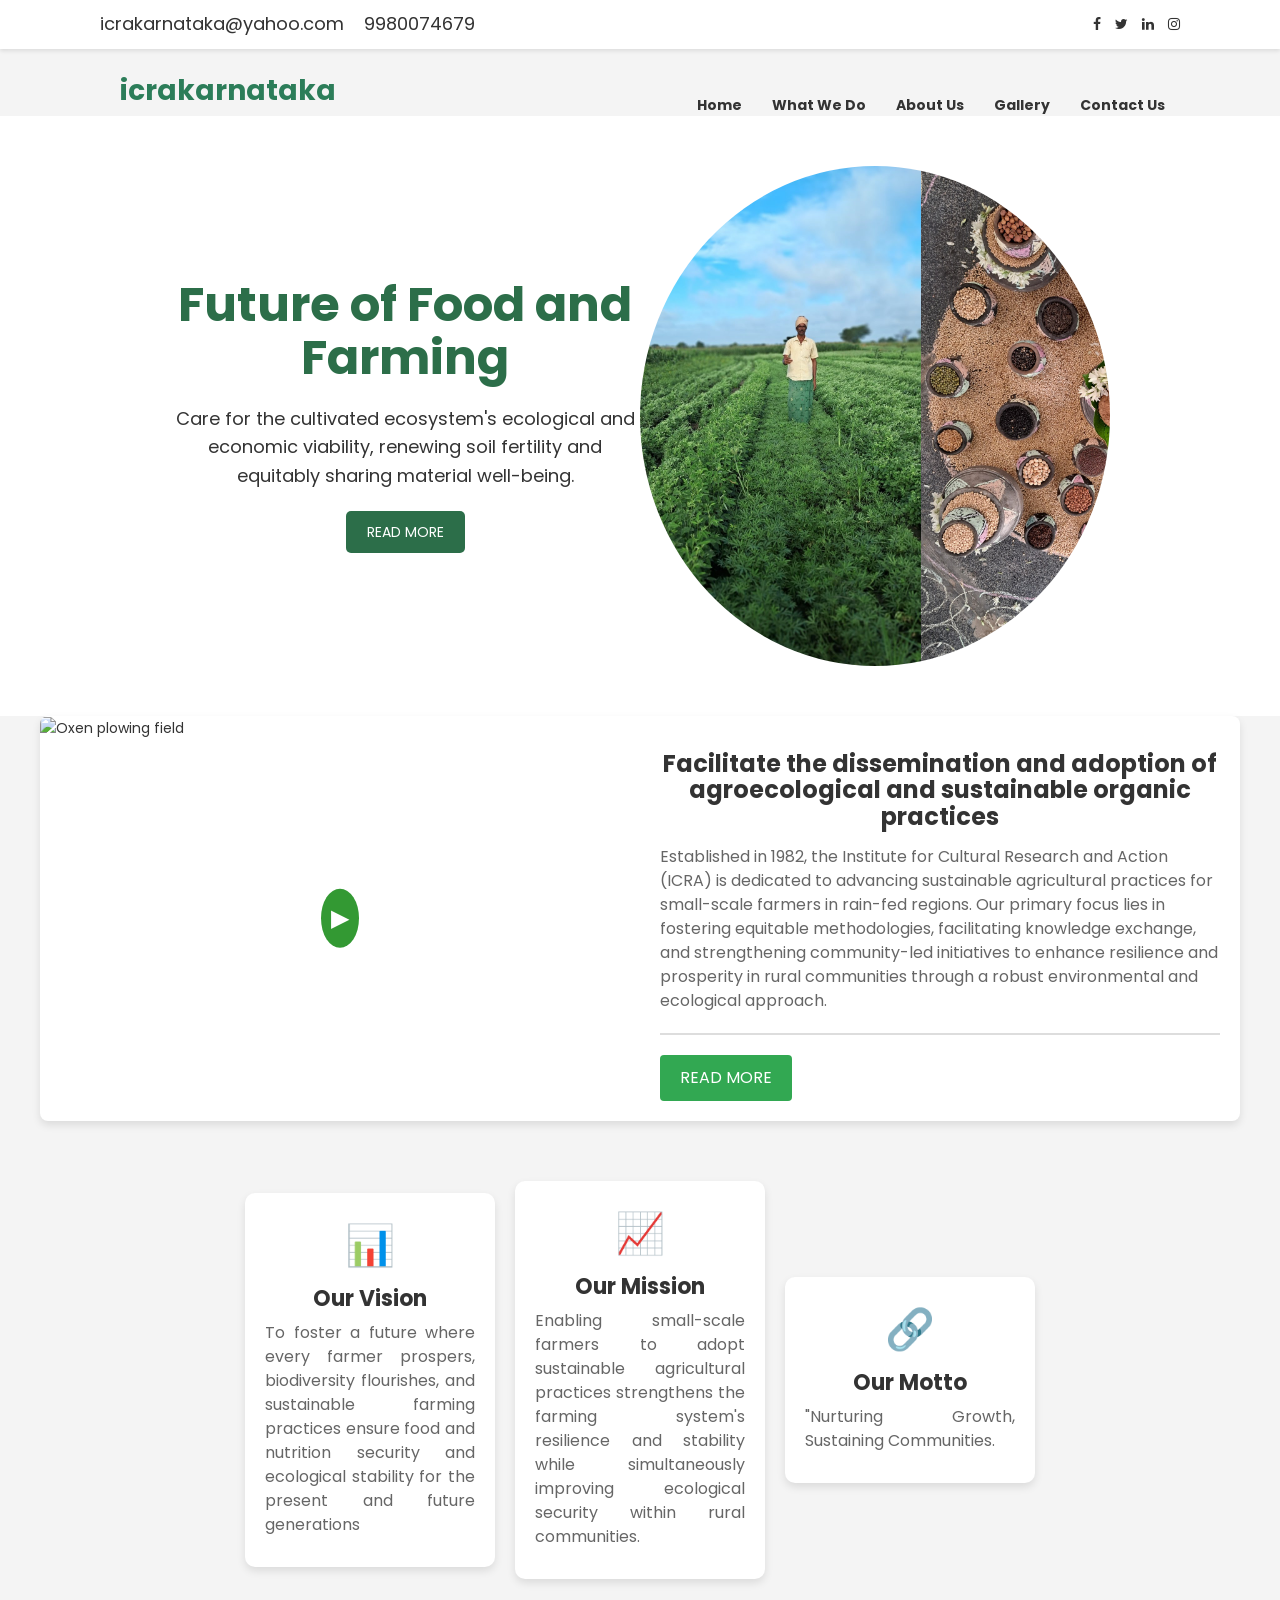
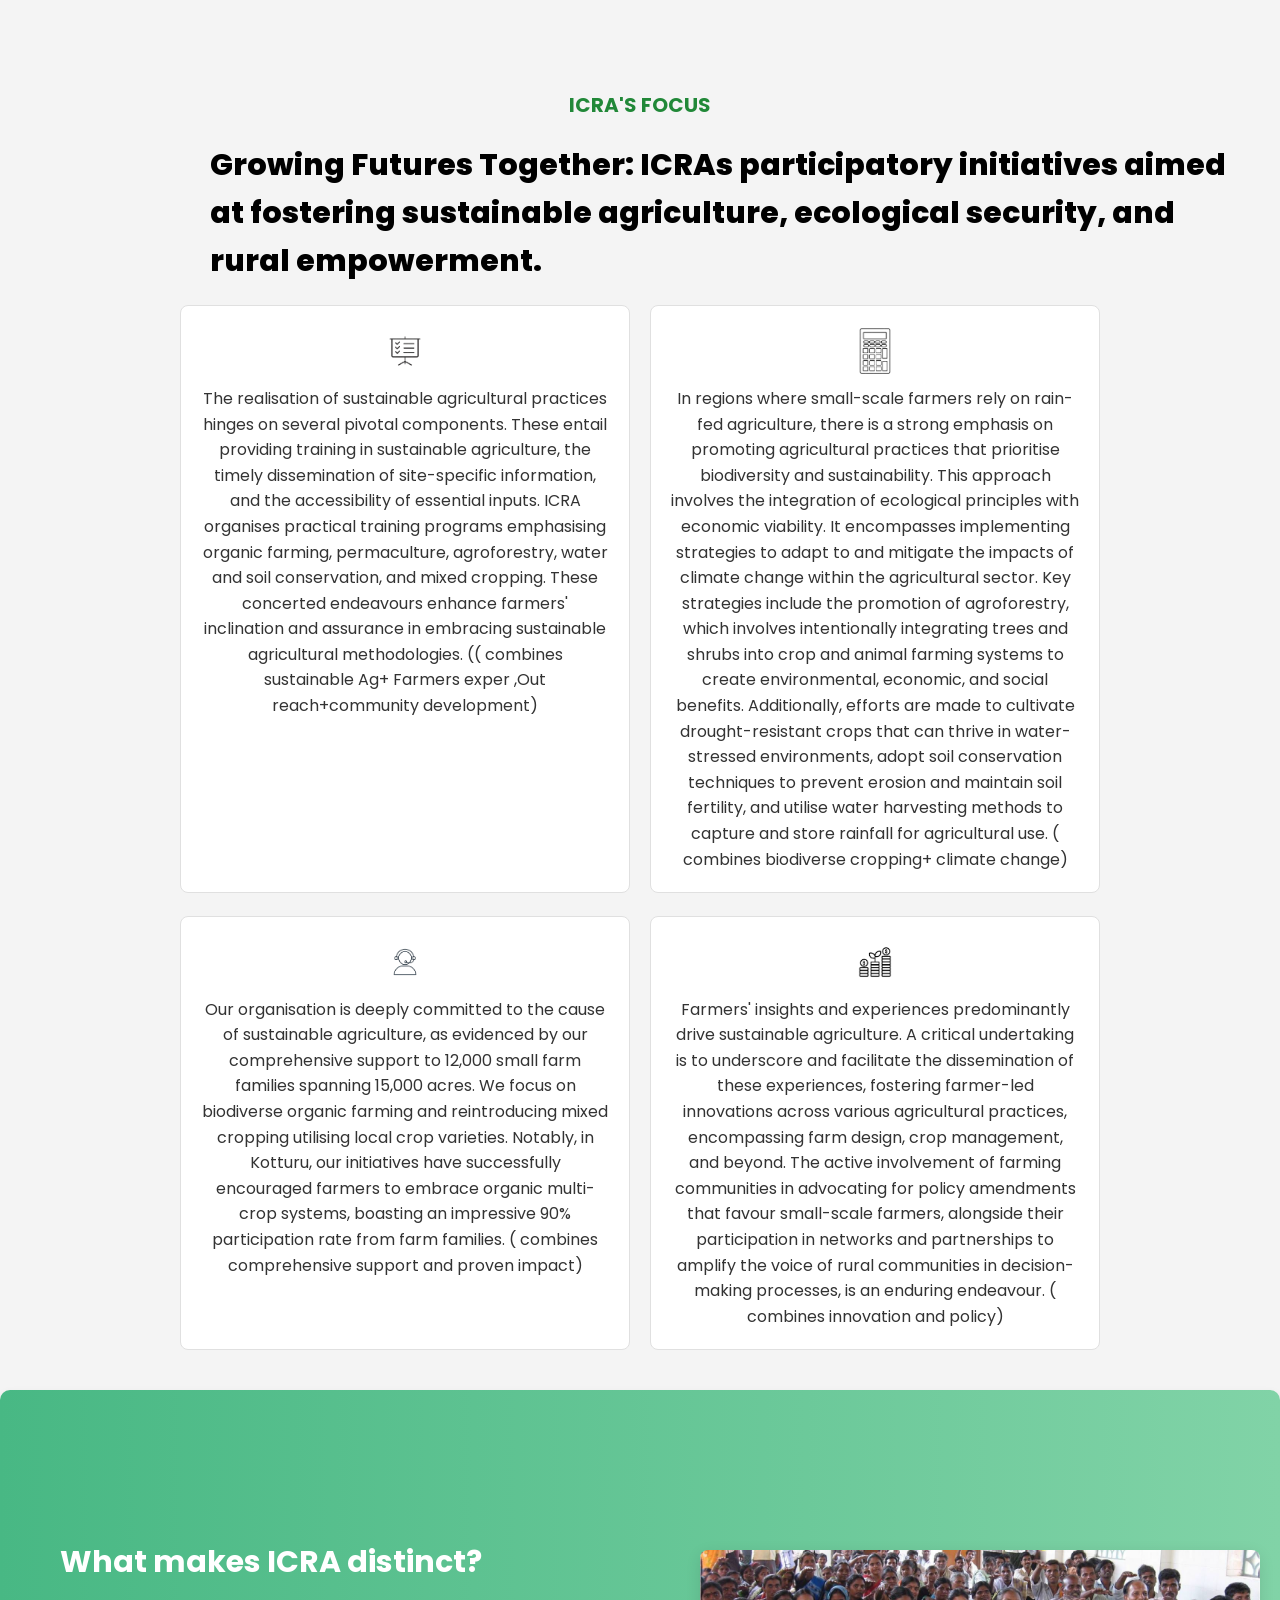
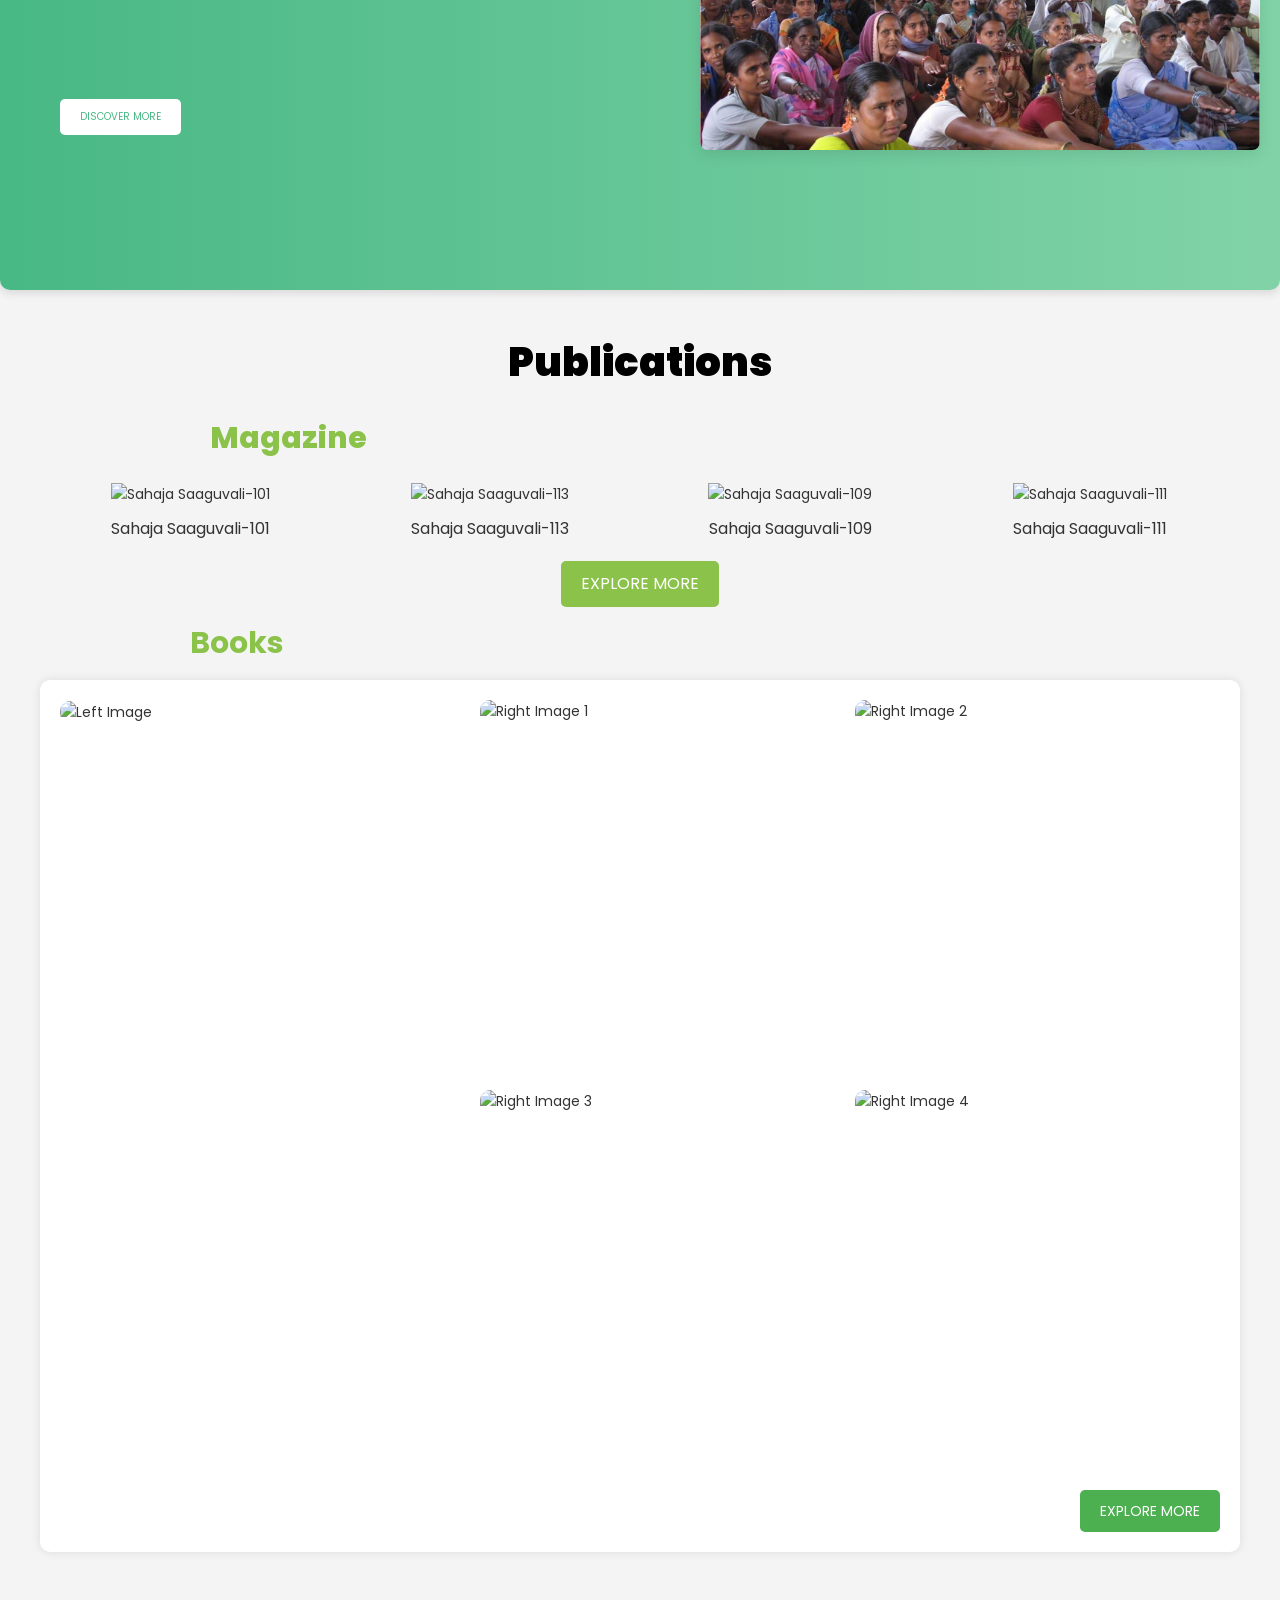
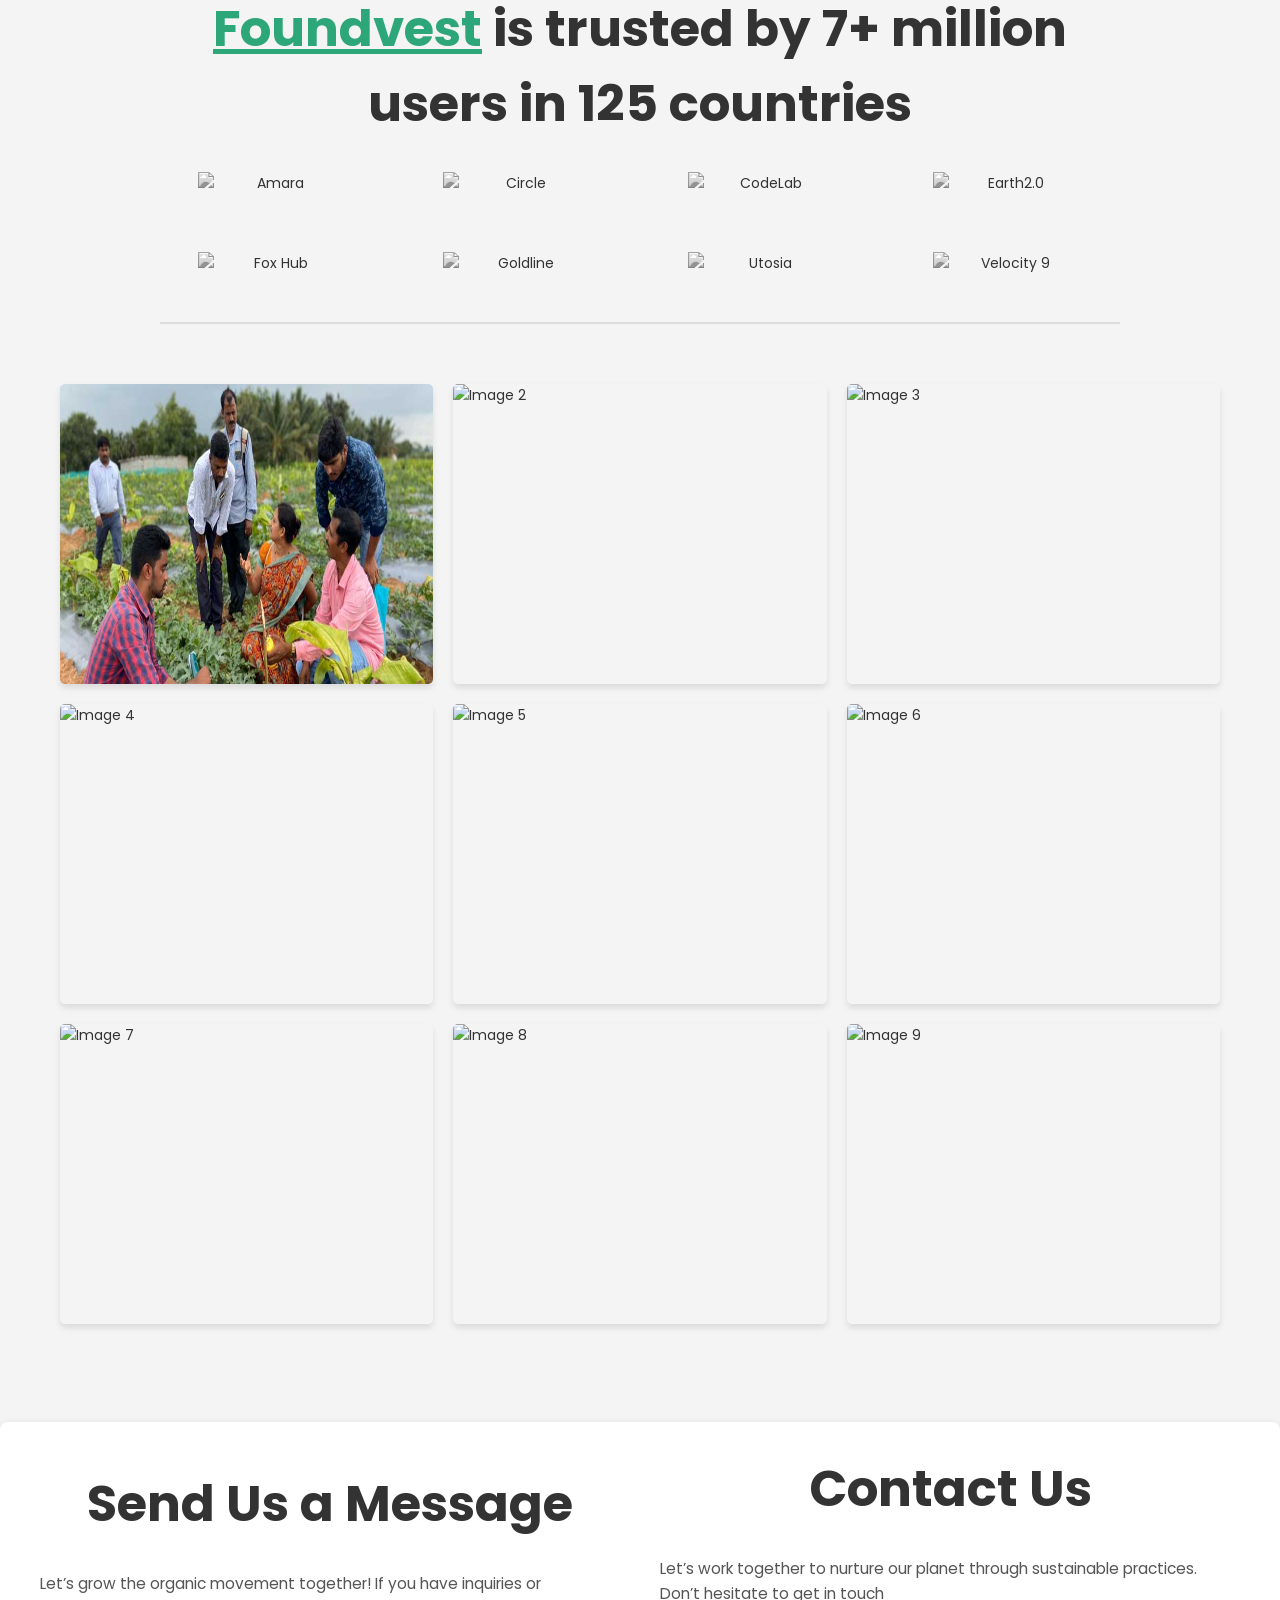
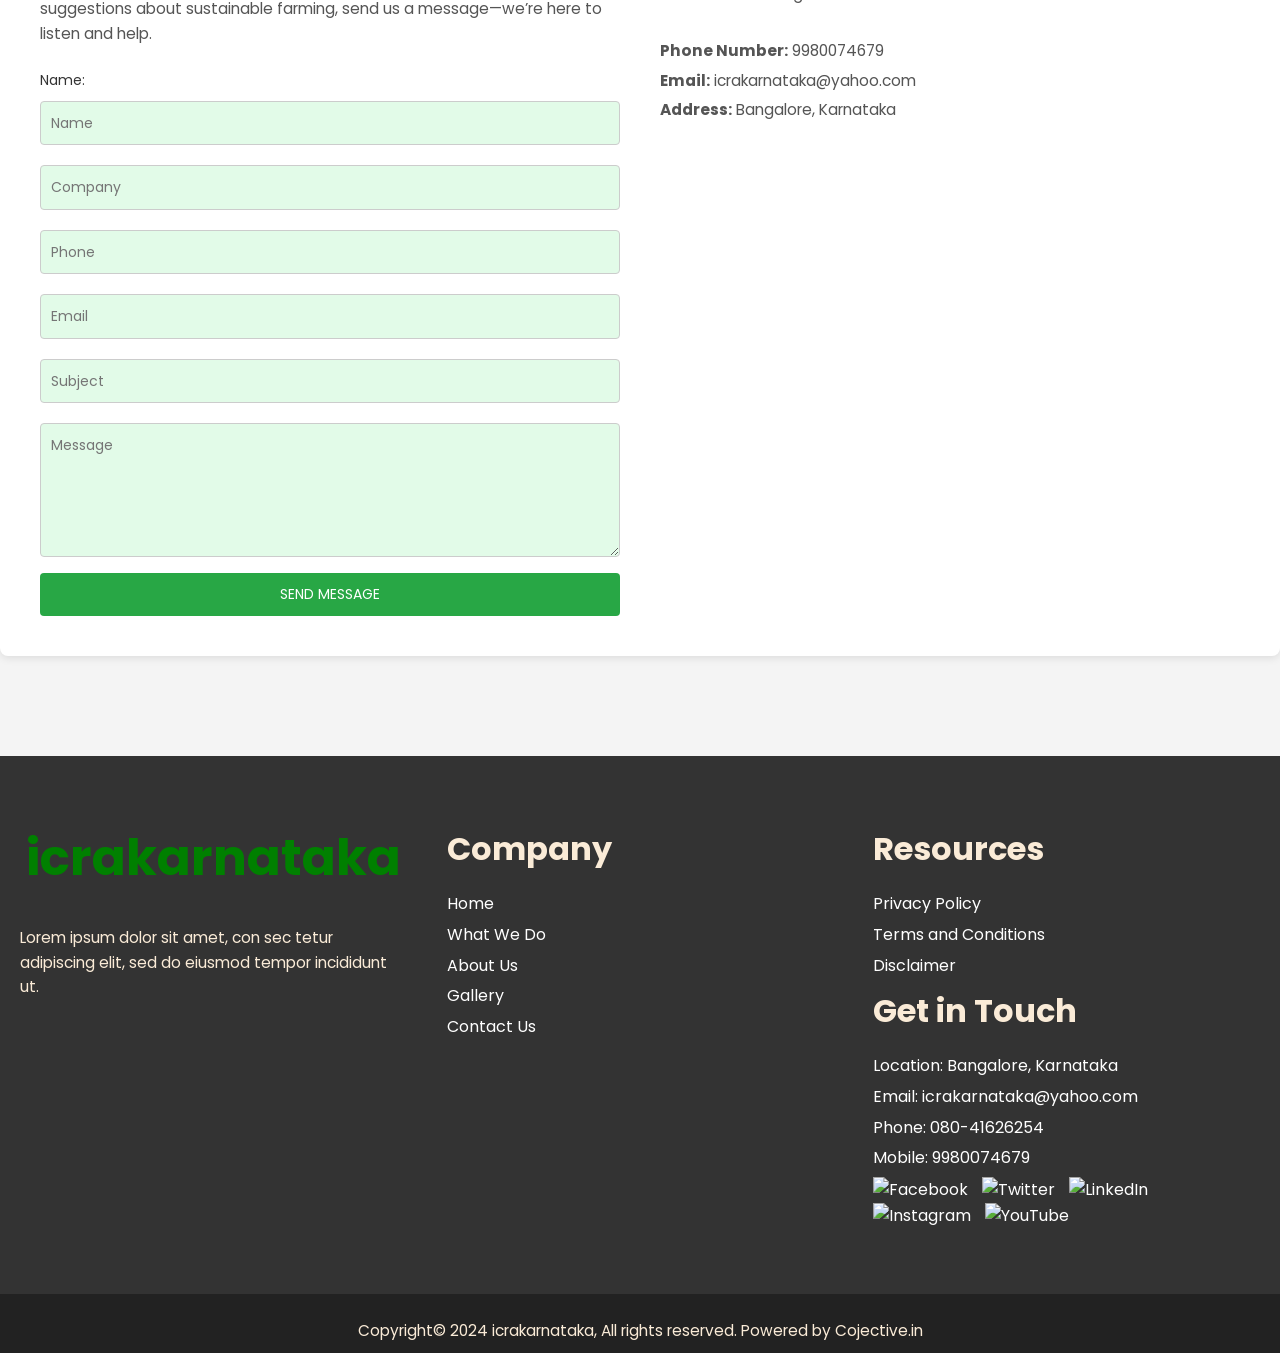
==== index.html @ f1deb99b "Update index.html" ====
<!DOCTYPE html>
<html lang="en">
  <head>
    <meta charset="utf-8">
    <meta http-equiv="X-UA-Compatible" content="IE=edge">
    <meta name="viewport" content="width=device-width, initial-scale=1">
    <title>icra</title>
	<link href="css/bootstrap.min.css" rel="stylesheet">
	<link href="css/global.css" rel="stylesheet">
	<link href="css/index.css" rel="stylesheet">
	<link rel="stylesheet" type="text/css" href="css/font-awesome.min.css" />
	<link href="https://fonts.googleapis.com/css2?family=Poppins&display=swap" rel="stylesheet">
	<script src="js/jquery-2.1.1.min.js"></script>
    <script src="js/bootstrap.min.js"></script>

  </head>
<body>

<section>
	<div class="header"> 
		<div class="contact-info"> 
			<a href="mailto:icrakarnataka@yahoo.com">icrakarnataka@yahoo.com</a> 
			<span>9980074679</span> 
		</div>
	<div class="social-icons"> 
		<a href="#"><i class="fa fa-facebook"></i></a> 
		<a href="#"><i class="fa fa-twitter"></i></a> 
		<a href="#"><i class="fa fa-linkedin"></i></a> 
		<a href="#"><i class="fa fa-instagram"></i></a> 
	</div> 
</div>
<div class="brand" style="margin:20px;">icrakarnataka</div>
<div class="menu-icon">&#9776;</div>
<div class="nav"> 
	<a href="index.html">Home</a> 
	<div class="dropdown"> 
		<a href="#">What We Do</a> 
		<div class="dropdown-content"> 
			<a href="FieldIntervention.html">Field Intervention</a> 
			<div class="dropdown"> 
				<a href="Publications.html">Publication</a> 
				<div class="sub-dropdown"> 
					<a href="Books.html">Books</a> 
					<a href="Magazine.html">Magazine</a> 
				</div> 
			</div> 
			<a href="ActionResearch.html">Action Research</a> 
			<a href="TrainingandWorkshop.html">Training and Workshop</a> 
			<!-- <a href="#">Marketing</a>  -->
		</div> 
	</div> 
	<a href="about.html">About Us</a> 
	<a href="gallery.html">Gallery</a> 
	<a href="contact.html">Contact Us</a> 
</div> 


<div class="hero"> 
	<div class="text">
		<h1>Future of Food and Farming</h1> 
		<p>Care for the cultivated ecosystem's ecological and economic viability, renewing soil fertility and equitably sharing material well-being.</p> 
		<a href="#" class="btn">READ MORE</a> 
	</div>
	<div class="carousel-container">
		<div class="carousel"> 
			<img src="img/heroimg4.jpeg" alt="Image 1"> 
			<img src="img/heroimg7.jpeg" alt="Image 2">
			<img src="img/heroimg5.jpeg" alt="Image 3"> 
			<img src="img/heroimg8.png" alt="Image 4"> 
			<img src="img/heroimg2.png" alt="Image 5">
			<img src="img/heroimg3.png" alt="Image 6"> 
			<img src="img/heroimg6.png" alt="Image 7"> 
		</div> 
	</div>
</div>

</section>

<section> 

	<div class="hom2" style="justify-content: center;margin-left: auto; margin-right: auto;" > 
		<div class="video-thumbnail"> 
			<img src="https://icrakaranataka.org/wp-content/uploads/2024/07/WhatsApp-Image-2024-07-26-at-12.28.51-PM.jpeg" alt="Oxen plowing field"> 
			<a href="https://www.youtube.com/embed/tg894XUk46Y?si=XEkU7dvfEtsP-blb"><div class="play-button"></div></a> 
		</div> 
		<div class="text-block"> 
			<h2>Facilitate the dissemination and adoption of agroecological and sustainable organic practices</h2> 
			<p>Established in 1982, the Institute for Cultural Research and Action (ICRA) is dedicated to advancing sustainable agricultural practices for small-scale farmers in rain-fed regions. Our primary focus lies in fostering equitable methodologies, facilitating knowledge exchange, and strengthening community-led initiatives to enhance resilience and prosperity in rural communities through a robust environmental and ecological approach.</p> 
			<hr><a href="#" class="read-more">READ MORE</a> 
		</div> 
	</div>


</section>

<section>
	<div id="hom3"> 
		<div class="card"> 
			<div class="icon">📊</div> 
			<h3>Our Vision</h3> 
			<p>To foster a future where every farmer prospers, biodiversity flourishes, and sustainable farming practices ensure food and nutrition security and ecological stability for the present and future generations</p> 
		</div> 
			<div class="card"> 
				<div class="icon">📈</div> 
				<h3>Our Mission</h3> 
				<p>Enabling small-scale farmers to adopt sustainable agricultural practices strengthens the farming system's resilience and stability while simultaneously improving ecological security within rural communities.</p> 
			</div> 
			<div class="card" > 
				<div class="icon">🔗</div> 
				<h3>Our Motto</h3> 
				<p>"Nurturing Growth, Sustaining Communities.</p> 
			</div>
	</div>
</section>

<!-- <section id="service_home" class="clearfix">
 <div class="container">
  <div class="row">
   <div class="col-sm-12">
    <div class="service_h1 text-center">
		<p>ICRA'S Focus</p>
	 <h2>Growing Futures Together: ICRAs participatory initiatives aimed at fostering sustainable agriculture, ecological security, and rural empowerment</h2>
	</div>
   </div> -->
   <!-- <div class="col-sm-12 space_all">
    <div class="service_h2 clearfix">
	  <div class="col-sm-3">
	   <div class="service_h2i mgt clearfix">
	    <div class="service_h2i1  clearfix">
		  <h4>Watering garden</h4>
		  <hr>
		  <p>Lorem ipsum dolor sit amet, consectetuer adipiscing sed diam nibh euismod [...]</p>
		</div>
		<div class="service_h2i2 clearfix">
		 <span><i class="fa fa-leaf"></i></span>
		</div>
	   </div>
	   <div class="service_h2i clearfix">
	    <div class="service_h2i1  clearfix">
		  <h4>Tree Cleaning</h4>
		  <hr>
		  <p>Lorem ipsum dolor sit amet, consectetuer adipiscing sed diam nibh euismod [...]</p>
		</div>
		<div class="service_h2i2 clearfix">
		 <span><i class="fa fa-tree"></i></span>
		</div>
	   </div>
	   <div class="service_h2i clearfix">
	    <div class="service_h2i1  clearfix">
		  <h4>Rubbish Pemoval</h4>
		  <hr>
		  <p>Lorem ipsum dolor sit amet, consectetuer adipiscing sed diam nibh euismod [...]</p>
		</div>
		<div class="service_h2i2 clearfix">
		 <span><i class="fa fa-truck"></i></span>
		</div>
	   </div>
	  </div>
	  <div class="col-sm-6">
	   <div class="service_h2ic text-center">
	     <img src="img/26.jpg" class="mgt" alt="abc" height="610">
	   </div>
	  </div>
	  <div class="col-sm-3">
	   <div class="service_h2i mgt clearfix">
	    <div class="service_h2i1 service_h2i2o1  clearfix">
		  <h4>Planting Tree</h4>
		  <hr>
		  <p>Lorem ipsum dolor sit amet, consectetuer adipiscing sed diam nibh euismod [...]</p>
		</div>
		<div class="service_h2i2  service_h2i2o clearfix">
		 <span><i class="fa fa-male"></i></span>
		</div>
	   </div>
	   <div class="service_h2i clearfix">
	    <div class="service_h2i1 service_h2i2o1  clearfix">
		  <h4>Certified Experts</h4>
		  <hr>
		  <p>Lorem ipsum dolor sit amet, consectetuer adipiscing sed diam nibh euismod [...]</p>
		</div>
		<div class="service_h2i2 service_h2i2o clearfix">
		 <span><i class="fa fa-female"></i></span>
		</div>
	   </div>
	   <div class="service_h2i clearfix">
	    <div class="service_h2i1 service_h2i2o1  clearfix">
		  <h4>24/7 Support Center</h4>
		  <hr>
		  <p>Lorem ipsum dolor sit amet, consectetuer adipiscing sed diam nibh euismod [...]</p>
		</div>
		<div class="service_h2i2 service_h2i2o clearfix">
		 <span><i class="fa fa-phone"></i></span>
		</div>
	   </div>
	  </div>
	</div>
   </div>
  </div>
 </div>
</section>

<section id="quality">
 <div class="quality_m clearfix">
  <div class="container">
  <div class="row">
   <div class="col-sm-12">
    <div class="service_h1 service_h1o text-center">
	 <h2 class="col">Why <span>Choose Us</span></h2>
	 <span class="block_icon"><i class="fa fa-leaf"></i></span>
	 <p class="col_3">Lorem Ipsum is simply dummy text of the printing and typesetting industry has been the industry's<br> standard dummy text ever since the been when an unknown printer.</p>
	</div>
   </div>
   <div class="col-sm-12 space_all">
    <div class="quality_1">
	 <div class="col-sm-2">
	  <div class="quality_1i text-center">
	   <span><a href="#"><i class="fa fa-leaf"></i></a></span>
	   <h4 class="mgt">Experience <br> Skills</h4>
	  </div>
	 </div>
	 <div class="col-sm-2">
	  <div class="quality_1i text-center">
	   <span><a href="#"><i class="fa fa-tree"></i></a></span>
	   <h4 class="mgt">Guarantee <br> Services</h4>
	  </div>
	 </div>
	 <div class="col-sm-2">
	  <div class="quality_1i text-center">
	   <span><a href="#"><i class="fa fa-male"></i></a></span>
	   <h4 class="mgt">Expert <br>Gardener</h4>
	  </div>
	 </div>
	 <div class="col-sm-2">
	  <div class="quality_1i text-center">
	   <span><a href="#"><i class="fa fa-female"></i></a></span>
	   <h4 class="mgt">Online <br>Pay</h4>
	  </div>
	 </div>
	 <div class="col-sm-2">
	  <div class="quality_1i text-center">
	   <span><a href="#"><i class="fa fa-truck"></i></a></span>
	   <h4 class="mgt">Trusted <br>Work</h4>
	  </div>
	 </div>
	 <div class="col-sm-2">
	  <div class="quality_1i text-center">
	   <span><a href="#"><i class="fa fa-phone"></i></a></span>
	   <h4 class="mgt">Quality <br>Work</h4>
	  </div>
	 </div>
	</div>
   </div>
  </div> -->
 <!-- </div>
 <div class="box">
 		<div class="hover-box" style="margin-left: 10px;"><p style="padding: 25px;">In regions where small-scale farmers rely on rain-fed agriculture, there is a strong emphasis on promoting agricultural practices that prioritise biodiversity and sustainability. This approach involves the integration of ecological principles with economic viability. It encompasses implementing strategies to adapt to and mitigate the impacts of climate change within the agricultural sector. Key strategies include the promotion of agroforestry, which involves intentionally integrating trees and shrubs into crop and animal farming systems to create environmental, economic, and social benefits. Additionally, efforts are made to cultivate drought-resistant crops that can thrive in water-stressed environments, adopt soil conservation techniques to prevent erosion and maintain soil fertility, and utilise water harvesting methods to capture and store rainfall for agricultural use. ( combines biodiverse cropping+ climate change)</p></div>
 		<div class="hover-box"><p style="padding: 60px;">The realisation of sustainable agricultural practices hinges on several pivotal components. These entail providing training in sustainable agriculture, the timely dissemination of site-specific information, and the accessibility of essential inputs. ICRA organises practical training programs emphasising organic farming, permaculture, agroforestry, water and soil conservation, and mixed cropping. These concerted endeavours enhance farmers' inclination and assurance in embracing sustainable agricultural methodologies. ( combines sustainable Ag+ Farmers exper ,Out reach+community development)</p></div>
 		<div class="hover-box" style="margin-left: 10px;"><p style="padding: 80px;">Farmers' insights and experiences predominantly drive sustainable agriculture. A critical undertaking is to underscore and facilitate the dissemination of these experiences, fostering farmer-led innovations across various agricultural practices, encompassing farm design, crop management, and beyond. The active involvement of farming communities in advocating for policy amendments that favour small-scale farmers, alongside their participation in networks and partnerships to amplify the voice of rural communities in decision-making processes, is an enduring endeavour. ( combines innovation and policy)</p></div>
 		<div class="hover-box"><p style="padding: 80px;">Our organisation is deeply committed to the cause of sustainable agriculture, as evidenced by our comprehensive support to 12,000 small farm families spanning 15,000 acres. We focus on biodiverse organic farming and reintroducing mixed cropping utilising local crop varieties. Notably, in Kotturu, our initiatives have successfully encouraged farmers to embrace organic multi-crop systems, boasting an impressive 90% participation rate from farm families. ( combines comprehensive support and proven impact)</p></div>
	</div>	
</div>
</section> -->

<section >
 <!-- <div class="container">
  <div class="row">
    <div class="about_h1 clearfix">
	 <div class="col-sm-7">
	  <div class="about_h1l clearfix">
	   <h3 class="mgt">What makes ICRA distinct?</h3>
	   <p>A significant number of farmers in one region, such as 75% of villages in Kottur Taluk, have adopted organic multi-crop systems. In many villages, 80-90% of farm families are involved, marking a unique example within the entire state. This widespread adoption has been largely influenced by a single organization.
		<p>Focuses on biodiverse sustainable agriculture in rain-fed regions with small farmers, integrating both ecological principles and economic viability.</p>
	   </p> -->
	    <!-- <div class="about_h1li clearfix">
		<img src="img/11.jpg" height="100" width="100" alt="abc">
		<img src="img/12.jpg" height="100" width="100" alt="abc">
		<img src="img/13.jpg" height="100" width="100" alt="abc">
		<img src="img/14.jpg" height="100" width="100" alt="abc">
		<img src="img/15.jpg" height="100" width="100" alt="abc">
		<img src="img/16.jpg" height="100" width="100" alt="abc">
		</div> -->
		<!-- <h5><a class="button" href="#">Discover More</a></h5>
	  </div>
	 </div>
	 <div class="col-sm-5">
	  <div class="about_h1r clearfix">
	   <img src="img/distinct 3.jpg" class="iw" alt="abc">
	  </div>
	 </div>
	</div>
  </div>
 </div> -->

 <div class="hom4"> 
	<div class="tit">ICRA'S FOCUS</div> 
	<div class="subtitle" style="color: black;">Growing Futures Together: ICRAs participatory initiatives aimed at fostering sustainable agriculture, ecological security, and rural empowerment.</div> 
	<div class="box-container"> 
		<div class="box"> 
			<img class="ico" src="img/image-removebg-preview (41).png" alt="Icon 1"> 
			<div class="text">The realisation of sustainable agricultural practices hinges on several pivotal components. These entail providing training in sustainable agriculture, the timely dissemination of site-specific information, and the accessibility of essential inputs. ICRA organises practical training programs emphasising organic farming, permaculture, agroforestry, water and soil conservation, and mixed cropping. These concerted endeavours enhance farmers' inclination and assurance in embracing sustainable agricultural methodologies. (( combines sustainable Ag+ Farmers exper ,Out reach+community development)</div> 
		</div> 
		<div class="box"> 
			<img class="ico" src="img/1000_F_218522977_C8mdFMrF8sKsmj2dtC0ISxDOhLi8FxDI-removebg-preview.png" alt="Icon 2"> 
			<div class="text">In regions where small-scale farmers rely on rain-fed agriculture, there is a strong emphasis on promoting agricultural practices that prioritise biodiversity and sustainability. This approach involves the integration of ecological principles with economic viability. It encompasses implementing strategies to adapt to and mitigate the impacts of climate change within the agricultural sector. Key strategies include the promotion of agroforestry, which involves intentionally integrating trees and shrubs into crop and animal farming systems to create environmental, economic, and social benefits. Additionally, efforts are made to cultivate drought-resistant crops that can thrive in water-stressed environments, adopt soil conservation techniques to prevent erosion and maintain soil fertility, and utilise water harvesting methods to capture and store rainfall for agricultural use. ( combines biodiverse cropping+ climate change)</div> 
		</div> 
	</div> 
	<br>
	<div class="box-container"> 
		<div class="box"> 
			<img class="ico" src="img/image-removebg-preview (42).png" alt="Icon 1"> 
			<div class="text">Our organisation is deeply committed to the cause of sustainable agriculture, as evidenced by our comprehensive support to 12,000 small farm families spanning 15,000 acres. We focus on biodiverse organic farming and reintroducing mixed cropping utilising local crop varieties. Notably, in Kotturu, our initiatives have successfully encouraged farmers to embrace organic multi-crop systems, boasting an impressive 90% participation rate from farm families. ( combines comprehensive support and proven impact)</div> 
		</div> 
		<div class="box"> 
			<img class="ico" src="img/investment-icon-a-plant-on-stack-of-coin-free-vector-removebg-preview.png" alt="Icon 2"> 
			<div class="text">Farmers' insights and experiences predominantly drive sustainable agriculture. A critical undertaking is to underscore and facilitate the dissemination of these experiences, fostering farmer-led innovations across various agricultural practices, encompassing farm design, crop management, and beyond. The active involvement of farming communities in advocating for policy amendments that favour small-scale farmers, alongside their participation in networks and partnerships to amplify the voice of rural communities in decision-making processes, is an enduring endeavour. ( combines innovation and policy)</div> 
		</div> 
	</div> 
</div>


 
</section>

<section >
 <!-- <div class="project_m clearfix">
  <div class="container">
  <div class="row">
     <div class="service_h1 clearfix text-center">
	  <div class="col-sm-12">
	   <h2 style="color: black;font-weight: bold;">Publications</h2>
	 <p style="color: rgb(63, 204, 63);text-align: left;margin-left: 30px; font-size: 30px;font-weight: 700;">Magazine</p>
	  </div>
	</div> -->
	 <!-- <div class="team_h1 clearfix">
	  <div class="col-sm-6">
	   <div class="team_h1i clearfix">
	    <div class="col-sm-5 space_all">
		 <div class="team_h1il clearfix">
		  <img src="img/6.jpg" height="320" class="iw" alt="abc">
		 </div>
		</div>
		<div class="col-sm-7 space_all">
		 <div class="team_h1ir clearfix">
		  <h5 class="mgt">Eget Nulla</h5>
		  <h6 class="col_1">Creative Director</h6>
		  <p><a href="#">info@gmail.com</a></p>
		  <p>Bibendum lacus gralda placerat consequat sivamus quis hendrerit mauris. The great explorer of the truth, the master-builder of human happiness. </p>
		  <ul class="social-network social-circle">
                        <li><a href="#" class="icoRss" title="Rss"><i class="fa fa-rss"></i></a></li>
                        <li><a href="#" class="icoFacebook" title="Facebook"><i class="fa fa-facebook"></i></a></li>
                        <li><a href="#" class="icoTwitter" title="Twitter"><i class="fa fa-twitter"></i></a></li>
                        <li><a href="#" class="icoGoogle" title="Google +"><i class="fa fa-google-plus"></i></a></li>
                        <li><a href="#" class="icoLinkedin" title="Linkedin"><i class="fa fa-linkedin"></i></a></li>
         </ul>
		 </div>
		</div>
	   </div>
	  </div>
	  <div class="col-sm-6">
	   <div class="team_h1i clearfix">
	    <div class="col-sm-5 space_all">
		 <div class="team_h1il clearfix">
		  <img src="img/7.jpg" height="320" class="iw" alt="abc">
		 </div>
		</div>
		<div class="col-sm-7 space_all">
		 <div class="team_h1ir clearfix">
		  <h5 class="mgt">Quis Nulla</h5>
		  <h6 class="col_1">Creative Director</h6>
		  <p><a href="#">info@gmail.com</a></p>
		  <p>Bibendum lacus gralda placerat consequat sivamus quis hendrerit mauris. The great explorer of the truth, the master-builder of human happiness. </p>
		  <ul class="social-network social-circle">
                        <li><a href="#" class="icoRss" title="Rss"><i class="fa fa-rss"></i></a></li>
                        <li><a href="#" class="icoFacebook" title="Facebook"><i class="fa fa-facebook"></i></a></li>
                        <li><a href="#" class="icoTwitter" title="Twitter"><i class="fa fa-twitter"></i></a></li>
                        <li><a href="#" class="icoGoogle" title="Google +"><i class="fa fa-google-plus"></i></a></li>
                        <li><a href="#" class="icoLinkedin" title="Linkedin"><i class="fa fa-linkedin"></i></a></li>
         </ul>
		 </div>
		</div>
	   </div>
	  </div>
	 </div> -->
	 <!-- <div class="team_h1 clearfix">
	  <div class="col-sm-6">
	   <div class="team_h1i clearfix">
	    <div class="col-sm-5 space_all">
		 <div class="team_h1il clearfix">
		  <img src="img/8.jpg" height="320" class="iw" alt="abc">
		 </div>
		</div>
		<div class="col-sm-7 space_all">
		 <div class="team_h1ir clearfix">
		  <h5 class="mgt">Semp Port</h5>
		  <h6 class="col_1">Creative Director</h6>
		  <p><a href="#">info@gmail.com</a></p>
		  <p>Bibendum lacus gralda placerat consequat sivamus quis hendrerit mauris. The great explorer of the truth, the master-builder of human happiness. </p>
		  <ul class="social-network social-circle">
                        <li><a href="#" class="icoRss" title="Rss"><i class="fa fa-rss"></i></a></li>
                        <li><a href="#" class="icoFacebook" title="Facebook"><i class="fa fa-facebook"></i></a></li>
                        <li><a href="#" class="icoTwitter" title="Twitter"><i class="fa fa-twitter"></i></a></li>
                        <li><a href="#" class="icoGoogle" title="Google +"><i class="fa fa-google-plus"></i></a></li>
                        <li><a href="#" class="icoLinkedin" title="Linkedin"><i class="fa fa-linkedin"></i></a></li>
         </ul>
		 </div>
		</div>
	   </div>
	  </div>
	  <div class="col-sm-6">
	   <div class="team_h1i clearfix">
	    <div class="col-sm-5 space_all">
		 <div class="team_h1il clearfix">
		  <img src="img/9.jpg" height="320" class="iw" alt="abc">
		 </div>
		</div>
		<div class="col-sm-7 space_all">
		 <div class="team_h1ir clearfix">
		  <h5 class="mgt">Ante Dapibus</h5>
		  <h6 class="col_1">Creative Director</h6>
		  <p><a href="#">info@gmail.com</a></p>
		  <p>Bibendum lacus gralda placerat consequat sivamus quis hendrerit mauris. The great explorer of the truth, the master-builder of human happiness. </p>
		  <ul class="social-network social-circle">
                        <li><a href="#" class="icoRss" title="Rss"><i class="fa fa-rss"></i></a></li>
                        <li><a href="#" class="icoFacebook" title="Facebook"><i class="fa fa-facebook"></i></a></li>
                        <li><a href="#" class="icoTwitter" title="Twitter"><i class="fa fa-twitter"></i></a></li>
                        <li><a href="#" class="icoGoogle" title="Google +"><i class="fa fa-google-plus"></i></a></li>
                        <li><a href="#" class="icoLinkedin" title="Linkedin"><i class="fa fa-linkedin"></i></a></li>
         </ul>
		 </div>
		</div>
	   </div>
	  </div>
	 </div> -->

	 <!-- <div class="gallery">
		<a target="_blank" href="img/mag-1.jpg">
		  <img src="img/mag-1.jpg" alt="Cinque Terre" width="600" height="400">
		</a>
	  </div>
	  
	  <div class="gallery">
		<a target="_blank" href="img/mag-3.jpg">
		  <img src="img/mag-3.jpg" alt="Forest" width="600" height="400">
		</a>
	  </div>
	  
	  <div class="gallery">
		<a target="_blank" href="img/mag-6.jpg">
		  <img src="img/mag-6.jpg" alt="Northern Lights" width="600" height="400">
		</a>
	  </div>
	  
	  <div class="gallery">
		<a target="_blank" href="img/mag-7.jpg">
		  <img src="img/mag-7.jpg" alt="Mountains" width="600" height="400">
		</a>
	  </div>
	</div>
	<button type="button" style="display: flex;float: right; background-color: rgb(79, 201, 79); color: aliceblue;font-weight: 600;padding: 10px;border-radius: 50px;">EXPLORE MORE</button>
</div>
 </div> -->


 <div class="icra-section">
    <div class="text-content1">
      <h1>What makes ICRA distinct?</h1>
      <div class="animated-text ">
        <span>Through biodiverse sustainable organic farming practices, farmers can achieve comparable or superior yields in twelve key crops under rainfed conditions, including select horticulture crops like tomatoes, green chillies, brinjal, okra, and banana.</span>
        <span>At ICRA, we recognize farmers as experts, valuing their indigenous knowledge and lived experience as the foundation of organic biodiverse farming. Our approach centres on collaborating with farmers through the Prayog Parivar experimental group, a dynamic platform for shared learning, innovation, and experimentation.</span>
		<span>ICRA embraces an inclusive approach, welcoming diverse alternative practices such as organic farming, agroecology, permaculture, quarter-acre farming, LEISA, biodynamic farming, and natural farming. We are committed to learning from and adapting to local farmers' unique needs, fostering a culture of openness, innovation, and context-specific solutions.</span>
      </div>
      <button>DISCOVER MORE</button>
    </div>
    <div class="image-container">
      <img src="img/distinct 3.jpg" alt="ICRA farmers">
    </div>
  </div>




</section>

<section>
 <!-- <div class="container">
  <div class="row">
   <div class="col-sm-12">
    <div class="service_h1 text-center">
	 <h2 style="color: rgb(63, 204, 63);text-align: left;font-size: 30px;font-weight: 700;">Books</h2>
	 <div style="display: inline-flex; justify-content: space-between;">
	 <div>
		<img src="https://icrakaranataka.org/wp-content/uploads/2024/08/Poster.jpeg" alt="" style="display:flex; float: left; padding: 40px;margin-left: -70px;width: 700px;height: 900px;">
	 </div> -->
	 <!-- <div class="books" style=" display: flex; flex-wrap: wrap; gap: 20px;justify-content: center;">
		<img src="https://icrakaranataka.org/wp-content/uploads/2024/08/book-6-cropped.jpg" alt="Jeeva Chaithanya Krushi">
		<img src="https://icrakaranataka.org/wp-content/uploads/2024/08/Frame-66-2.png" alt="Aranye Ninage Sharanu">
		<img src="https://icrakaranataka.org/wp-content/uploads/2024/08/Frame-66-1.png" alt="Sahaja Besaya Hejje Guruthugalu">
		<img src="https://icrakaranataka.org/wp-content/uploads/2024/08/Frame-66.png" alt="Badhuku Besaya">
	  </div> -->
	  <!-- <div class="books" style="display: grid;grid-template-columns: repeat(2, 1fr); gap: 20px; justify-items: center; text-align: center;">
		<div class="item">
		  <img src="https://icrakaranataka.org/wp-content/uploads/2024/08/book-6-cropped.jpg" alt="Jeeva Chaithanya Krushi">
		  <div class="caption">Jeeva Chaithanya Krushi</div>
		</div>
		<div class="item">
		  <img src="https://icrakaranataka.org/wp-content/uploads/2024/08/Frame-66-2.png" alt="Aranye Ninage Sharanu">
		  <div class="caption">Aranye Ninage Sharanu</div>
		</div>
		<div class="item">
		  <img src="https://icrakaranataka.org/wp-content/uploads/2024/08/Frame-66-1.png" alt="Sahaja Besaya Hejje Guruthugalu">
		  <div class="caption">Sahaja Besaya Hejje Guruthugalu</div>
		</div>
		<div class="item">
		  <img src="https://icrakaranataka.org/wp-content/uploads/2024/08/Frame-66.png" alt="Badhuku Besaya">
		  <div class="caption">Badhuku Besaya</div>
		</div>
	  </div>
	</div>
   </div> -->
   <!-- <div class="col-sm-12">
    <div class="blog_home1 clearfix">
	 <div class="col-sm-4">
	  <div class="blog_home1i clearfix">
	    <div class="grid clearfix">
		  <figure class="effect-jazz">
			<a href="#"><img src="img/23.jpg"  class="iw mgt" alt="img25"></a>
		  </figure>
	  </div>
	    <div class="blog_home1ii clearfix">
			<h4><a href="#">Gardening the Global Greenhouse by Richard Bisgrove..</a></h4>
			<ul>
			 <li><i class="fa fa-user"></i> By <a href="#"> Aptent</a></li>
			 <li><i class="fa fa-comment"></i> <a href="#">0 comment</a></li>
			</ul>
			<p>Lorem Ipsum by the readable content of a page when looking at its layout. The point of using Lorem Ipsum is that it has a <a href="#">Read More</a></p>
		</div>
		<div class="blog_home1il clearfix">
          <h6 class="mgt"><span class="date">10 AUG</span> <span class="year">2019</span></h6>	
		</div>
	  </div>
	 </div>
	 <div class="col-sm-4">
	  <div class="blog_home1i clearfix">
	    <div class="grid clearfix">
		  <figure class="effect-jazz">
			<a href="#"><img src="img/24.jpg"  class="iw mgt" alt="img25"></a>
		  </figure>
	  </div>
	    <div class="blog_home1ii clearfix">
			<h4><a href="#">Gardening the Global Greenhouse by Richard Bisgrove..</a></h4>
			<ul>
			 <li><i class="fa fa-user"></i> By <a href="#"> Aptent </a></li>
			 <li><i class="fa fa-comment"></i> <a href="#">0 comment</a></li>
			</ul>
			<p>Lorem Ipsum by the readable content of a page when looking at its layout. The point of using Lorem Ipsum is that it has a <a href="#">Read More</a></p>
		</div>
		<div class="blog_home1il clearfix">
          <h6 class="mgt"><span class="date">10 AUG</span> <span class="year">2019</span></h6>	
		</div>
	  </div>
	 </div>
	 <div class="col-sm-4">
	  <div class="blog_home1i clearfix">
	    <div class="grid clearfix">
		  <figure class="effect-jazz">
			<a href="#"><img src="img/25.jpg" class="iw mgt" alt="img25"></a>
		  </figure>
	  </div>
	    <div class="blog_home1ii clearfix">
			<h4><a href="#">Gardening the Global Greenhouse by Richard Bisgrove..</a></h4>
			<ul>
			 <li><i class="fa fa-user"></i> By <a href="#"> Aptent</a></li>
			 <li><i class="fa fa-comment"></i> <a href="#">0 comment</a></li>
			</ul>
			<p>Lorem Ipsum by the readable content of a page when looking at its layout. The point of using Lorem Ipsum is that it has a <a href="#">Read More</a></p>
		</div>
		<div class="blog_home1il clearfix">
          <h6 class="mgt"><span class="date">10 AUG</span> <span class="year">2019</span></h6>	
		</div>
	  </div>
	 </div>
	</div>
   </div> -->
  <!-- </div>
 </div> -->


 <div class="hom5"> 
	<div class="title">Publications</div> 
	<div class="subtitle">Magazine</div> 
	<div class="magazines"> 
		<div class="magazine"> 
			<img src="https://github.com/venkatramana-bhat/icra-website/blob/main/img/mag-1.jpg?raw=true" alt="Sahaja Saaguvali-101"> 
			<div class="magazine-title">Sahaja Saaguvali-101</div>
		</div> 
		<div class="magazine"> 
			<img src="https://github.com/venkatramana-bhat/icra-website/blob/main/img/mag-3.jpg?raw=true" alt="Sahaja Saaguvali-113"> 
			<div class="magazine-title">Sahaja Saaguvali-113</div> 
		</div> 
		<div class="magazine"> 
			<img src="https://github.com/venkatramana-bhat/icra-website/blob/main/img/mag-6.jpg?raw=true" alt="Sahaja Saaguvali-109"> 
			<div class="magazine-title">Sahaja Saaguvali-109</div>
		</div> 
		<div class="magazine"> 
			<img src="https://github.com/venkatramana-bhat/icra-website/blob/main/img/mag-7.jpg?raw=true" alt="Sahaja Saaguvali-111"> 
			<div class="magazine-title">Sahaja Saaguvali-111</div> 
		</div> 
	</div> 
	<a href="Magazine.html" class="explore-more">EXPLORE MORE</a> 
</div>



</section>

<section >
	


	  <h1 style="font-size: 30px;color: #8bc34a; margin-bottom: 20px;text-align: left; padding-left: 190px;">Books</h1>
	<div class="hom6"> 
		<div class="left-image"> 
			<img src="https://github.com/venkatramana-bhat/icra-website/blob/main/img/Screenshot%202025-01-14%20141418.png?raw=true" alt="Left Image"> 
		</div> 
		<div class="right-section"> 
			<div class="right-section-inner"> 
				<img src="https://github.com/venkatramana-bhat/icra-website/blob/main/img/Screenshot%202025-01-14%20141418%20(1).png?raw=true" alt="Right Image 1" class="right-image"> 
				<img src="https://github.com/venkatramana-bhat/icra-website/blob/main/img/Screenshot%202025-01-14%20141418%20(2).png?raw=true" alt="Right Image 2" class="right-image"> 
			</div> 
			<div class="right-section-inner"> 
				<img src="https://github.com/venkatramana-bhat/icra-website/blob/main/img/Screenshot%202025-01-14%20141418%20(3).png?raw=true" alt="Right Image 3" class="right-image"> 
				<img src="https://github.com/venkatramana-bhat/icra-website/blob/main/img/Screenshot%202025-01-14%20141418%20(4).png?raw=true" alt="Right Image 4" class="right-image"> 
			</div> 
			<div class="explore-button"> 
				<a href="Books.html">EXPLORE MORE</a> 
			</div> 
		</div>
	</div>




	<div class="logos">
		<div class="header-text">
		  <span>Foundvest</span> is trusted by 7+ million users in 125 countries
		</div>
		
		<div class="logo-grid">
		  <img src="https://github.com/venkatramana-bhat/icra-website/blob/main/img/Screenshot%202025-01-14%20151444.png?raw=true" alt="Amara">
		  <img src="https://github.com/venkatramana-bhat/icra-website/blob/main/img/Screenshot%202025-01-14%20151444%20(1).png?raw=true" alt="Circle">
		  <img src="https://github.com/venkatramana-bhat/icra-website/blob/main/img/Screenshot%202025-01-14%20151444%20(2).png?raw=true" alt="CodeLab">
		  <img src="https://github.com/venkatramana-bhat/icra-website/blob/main/img/Screenshot%202025-01-14%20151444%20(3).png?raw=true" alt="Earth2.0">
		  <img src="https://github.com/venkatramana-bhat/icra-website/blob/main/img/Screenshot%202025-01-14%20151444%20(4).png?raw=true" alt="Fox Hub">
		  <img src="https://github.com/venkatramana-bhat/icra-website/blob/main/img/Screenshot%202025-01-14%20151444%20(6).png?raw=true" alt="Goldline">
		  <img src="https://github.com/venkatramana-bhat/icra-website/blob/main/img/Screenshot%202025-01-14%20151444%20(8).png?raw=true" alt="Utosia">
		  <img src="https://github.com/venkatramana-bhat/icra-website/blob/main/img/Screenshot%202025-01-14%20151444%20(7).png?raw=true" alt="Velocity 9">
		</div><hr>
	</div>
	<div class="gal">
		<div class="image-grid">
		  <img src="img/1.jpg" alt="Image 1">
		  <img src="https://icrakaranataka.org/wp-content/uploads/2024/08/Picture3.jpg" alt="Image 2">
		  <img src="https://icrakaranataka.org/wp-content/uploads/2024/08/Picture7.png" alt="Image 3">
		  <img src="https://icrakaranataka.org/wp-content/uploads/2024/08/Picture6.jpg" alt="Image 4">
		  <img src="https://icrakaranataka.org/wp-content/uploads/2024/08/Picture2.jpg" alt="Image 5">
		  <img src="https://icrakaranataka.org/wp-content/uploads/2024/08/Picture10.jpg" alt="Image 6">
		  <img src="https://icrakaranataka.org/wp-content/uploads/2024/08/Picture11.jpg" alt="Image 7">
		  <img src="https://icrakaranataka.org/wp-content/uploads/2024/08/Picture5.jpg" alt="Image 8">
		  <img src="https://icrakaranataka.org/wp-content/uploads/2024/08/Picture8.jpg" alt="Image 9">
		</div>
		<br><br>
	  </div>



</section>

<section id="form">
	<div class="form"> 
		<div class="form-container"> 
			<div class="form-left"> 
				<h2>Send Us a Message</h2> 
				<p>Let’s grow the organic movement together! If you have inquiries or suggestions about sustainable farming, send us a message—we’re here to listen and help.</p>
				<br><form action="#"> 
					Name:<input type="text" placeholder="Name" required> 
					<input type="text" placeholder="Company"> 
					<input type="tel" placeholder="Phone" required>
					 <input type="email" placeholder="Email" required> 
					 <input type="text" placeholder="Subject"> 
					 <textarea placeholder="Message" rows="5" required></textarea> 
					 <button type="submit">SEND MESSAGE</button> 
					</form> 
				</div> 
				<div class="form-right"> 
					<h2>Contact Us</h2> 
					<p>Let’s work together to nurture our planet through sustainable practices. Don’t hesitate to get in touch</p>
					<br>
					
					<p><strong>Phone Number:</strong> 9980074679</p> 
					<p><strong>Email:</strong> icrakarnataka@yahoo.com</p> 
					<p><strong>Address:</strong> Bangalore, Karnataka</p> 
				</div> 
			</div> 
		</div>

</section>

<section>
 <!-- <div class="container">
  <div class="row">
   <div class="footer_1 clearfix">
    <div class="col-sm-4 space_all">
	 <div class="footer_1i clearfix">
	   <h3 class="mgt"> <a href="#"><i class="fa fa-leaf col_1"></i> Gardening <br> <span class="col_2 font_14">Our Company</span></a></h3>
	   <p>There are many variations of passages of lorem ipsum available, but the majority have suffered alteration in some form, by injected humour, or randomised word.</p>
	   <h6><a class="button" href="#">ABOUT US</a></h6>
	 </div>
	</div>
	<div class="col-sm-4 space_all">
	 <div class="footer_1i1 text-center clearfix">
	   <img src="img/11.jpg" height="70" width="100" alt="abc">
		<img src="img/12.jpg" height="70" width="100" alt="abc">
		<img src="img/13.jpg" height="70" width="100" alt="abc"><br>
		<img src="img/14.jpg" height="70" width="100" alt="abc">
		<img src="img/15.jpg" height="70" width="100" alt="abc">
		<img src="img/16.jpg" height="70" width="100" alt="abc"><br>
		 <img src="img/11.jpg" height="70" width="100" alt="abc">
		<img src="img/12.jpg" height="70" width="100" alt="abc">
		<img src="img/13.jpg" height="70" width="100" alt="abc">
	 </div>
	</div>
	<div class="col-sm-4 space_all">
	 <div class="footer_1i2 clearfix">
	  <h4 class="mgt">Latest News</h4>
	  <hr class="hr_1 mgl">
	  <p>Try to improve employees skills</p>
	  <h6><a class="col_1" href="#">20 February 2018</a></h6>
	  <hr>
	   <p>No payment before our work in done</p>
	  <h6><a class="col_1" href="#">21 February 2018</a></h6>
	 </div>
	</div>
   </div>
   <div class="footer_2 clearfix">
    <div class="col-sm-4 space_all">
	  <div class="head_t1i2 bor_l1 clearfix">
	    <div class="col-sm-1 space_all">
		 <div class="head_t1i2l clearfix">
		  <span class="col_1"><i class="fa fa-phone"></i></span>
		 </div>
		</div>
		<div class="col-sm-11">
		 <div class="head_t1i2r clearfix">
		  <h5 class="mgt">Support</h5>
		  <h6>(+00) 123-456-789</h6>
		 </div>
		</div>
	  </div>
	 </div>
	 <div class="col-sm-4 space_all">
	  <div class="head_t1i2 bor_l1 bor_r1 clearfix">
	    <div class="col-sm-1 space_all">
		 <div class="head_t1i2l clearfix">
		  <span class="col_1"><i class="fa fa-envelope"></i></span>
		 </div>
		</div>
		<div class="col-sm-11">
		 <div class="head_t1i2r clearfix">
		  <h5 class="mgt">Email At</h5>
		  <h6>info@gmail.com</h6>
		 </div>
		</div>
	  </div>
	 </div>
	 <div class="col-sm-4 space_all">
	  <div class="head_t1i2  bor_r1 clearfix">
	    <div class="col-sm-1 space_all">
		 <div class="head_t1i2l clearfix">
		  <span class="col_1"><i class="fa fa-map-marker"></i></span>
		 </div>
		</div>
		<div class="col-sm-11">
		 <div class="head_t1i2r clearfix">
		  <h5 class="mgt">Address</h5>
		  <h6>(+00) 123-456-789</h6>
		 </div>
		</div>
	  </div>
	 </div>
   </div>
   <div class="footer_3 text-center clearfix">
    <div class="col-sm-12">
	 <p class="mgt"> © 2013 Your Website Name. All Rights Reserved | Design by <a class="col_1" href="http://www.templateonweb.com">TemplateOnWeb</a></p>
	</div>
   </div>
  </div>
 </div> -->

<br><br><br>
 <footer class="footer"> 
	<div class="footer-logo"> 
		<h2>icrakarnataka</h2> 
		<p style="color: antiquewhite;">Lorem ipsum dolor sit amet, con sec tetur adipiscing elit, sed do eiusmod tempor incididunt ut.</p> 
	</div> 
	<div class="footer-links"> 
		<h3>Company</h3> 
		<ul> 
			<li>
				<a href="index.html">Home</a>
			</li> 
			<li>
				<a href="FieldIntervention.html">What We Do</a>
			</li> 
			<li>
				<a href="about.html">About Us</a>
			</li> 
			<li>
				<a href="gallery.html">Gallery</a>
			</li> 
			<li>
				<a href="contact.html">Contact Us</a>
			</li> 
		</ul> 
	</div> 
	<div class="footer-contact"> 
		<h3>Resources</h3> 
		<ul> 
			<li>
				<a href="#">Privacy Policy</a>
			</li> 
			<li>
				<a href="#">Terms and Conditions</a>
			</li> 
			<li>
				<a href="#">Disclaimer</a>
			</li> 
		</ul> 
		<h3>Get in Touch</h3> 
		<ul> 
			<li>Location: Bangalore, Karnataka</li> 
			<li>
				Email: <a href="mailto:icrakarnataka@yahoo.com">icrakarnataka@yahoo.com</a>
			</li> 
			<li>Phone: 080-41626254</li> 
			<li>Mobile: 9980074679</li> 
			<li class="social-icons"> 
				<a href="#"><img src="https://w7.pngwing.com/pngs/289/826/png-transparent-facebook-vector-brand-logos-icon-thumbnail.png" alt="Facebook"></a> 
				<a href="#"><img src="https://static.vecteezy.com/system/resources/thumbnails/008/385/586/small_2x/twitter-social-media-icon-symbol-design-element-illustration-free-vector.jpg" alt="Twitter"></a> 
				<a href="#"><img src="https://static.vecteezy.com/system/resources/previews/027/654/482/non_2x/linkedin-glyph-icon-for-personal-and-commercial-use-free-vector.jpg" alt="LinkedIn"></a> 
				<a href="#"><img src="https://encrypted-tbn0.gstatic.com/images?q=tbn:ANd9GcSQFxtoPd3MV846K6PKweQaSEuCikUtQFATCg&s" alt="Instagram"></a> 
				<a href="#"><img src="https://static.vecteezy.com/system/resources/thumbnails/008/385/631/small/youtube-social-media-icon-logo-symbol-design-illustration-free-vector.jpg" alt="YouTube"></a> 
			</li> 
		</ul> 
	</div> 
</footer> 
<div class="footer-bottom"> 
	<p style="color: antiquewhite;">Copyright© 2024 icrakarnataka, All rights reserved. Powered by Cojective.in</p>



</section>

<script>
$(document).ready(function(){

/*****Fixed Menu******/
var secondaryNav = $('.cd-secondary-nav'),
   secondaryNavTopPosition = secondaryNav.offset().top;
	$(window).on('scroll', function(){
	    var navbar_height = document.querySelector('.navbar').offsetHeight;
		var top = 30;
		if($(window).scrollTop() > secondaryNavTopPosition ) {
			secondaryNav.addClass('is-fixed');	
			$("body").css("padding-top", navbar_height);
		} else {
			secondaryNav.removeClass('is-fixed');
			$("body").css("padding-top", 0);
		}
	});	
	
});
</script>

<script src="http://ajax.googleapis.com/ajax/libs/jquery/1.8.3/jquery.js"></script>

<script src="js/smoothbox.js"></script>

<script>
document.querySelector('.menu-icon').addEventListener('click', function() {
	document.querySelector('.nav').classList.toggle('active');
  });
</script>

</body>
 
</html>
---- css/global.css ----
/*
Template Name: Natu Leaf
File: Layout CSS
Author: TemplatesOnWeb
Author URI: https://www.templateonweb.com/
Licence: <a href="https://www.templateonweb.com/license">Website Template Licence</a>
*/
body{
font-family: 'Poppins', sans-serif;
   }
h1,h2,h3,h4,h5,h6{
padding:0;
margin:0;
color:#333;
font-weight:bold;
}
a{
 color:#333;
 }
a:hover{
text-decoration:none;
color:#9fba1a;
}
a:focus{
text-decoration:none;
color:#9fba1a;
}
ul{
padding:0;
margin:0;
list-style:none;
margin-top:15px;
}
li{
font-size:16px;
  }
.small_tag{
font-size:14px!important; 
font-weight:normal;
 }
p{
padding:0;
margin:0;
font-size:16px;
margin-top:15px;
color:#333;
}
h1{
font-size:45px;
margin-top:15px;
}
h2{
font-size:38px;
margin-top:15px;
}
h3{
font-size:32px;
margin-top:15px;
}
h4{
font-size:22px;
margin-top:15px;
}
h5{
font-size:18px;
margin-top:15px;
}
h6{
font-size:16px;
margin-top:15px;
font-weight:normal;
}
.space_left{
padding-left:0; 
} 
.space_right{
padding-right:0;
} 
.space_all{
padding:0; 
} 
.iw{
width:100%;
   }
.button{
background: #9fba1a;
display:inline-block;
color:#fff;
padding:15px 40px 15px 40px!important;
margin-top:10px;
  }
.button:hover{
background:#829815!important;
color:#fff;
  }
.button i{
margin-left:5px;
margin-right:5px;
  }

.border_none{
border:none!important;
  }
.mgt{
  margin-top:0!important;
  }
.bold{
 font-weight:bold!important;
  }
.normal{
 font-weight:100!important;
  }
.navbar {
 min-height:auto; 
 margin-bottom:0;
 border:none;
 border-radius:0;
}
.col{
color:#fff!important;  
  }
.col_1{
color:#829815!important;
 }
.col_2{
color:#999!important;
 }
.col_3{
color:#ddd!important;
 }
.col_4{
color:#121d2c!important;
 }
.pdb{
padding-bottom:0!important; 
 }
.pdt{
padding-top:0!important; 
 }
.mgb{
margin-bottom:0!important; 
 }
.block{
display:block; 
 }
.inline{
display:inline-block; 
 }
.bgn{
background:none!important; 
 }
.big{
text-transform:uppercase; 
 }
.mgb {
margin-bottom: 0!important;
}
.mgl{
margin-left:0!important;
}
.mg15{
margin-left:15px;
margin-right:15px;
}
.hr_1 {
border-color: #9fba1a;
border-width: 5px;
width: 70px;
}
.font_14{
font-size:14px; 
 }
.font_20{
font-size:20px; 
 }
.bgn{
background:none; 
 }
/*********************top****************/
#top{
padding-top:10px;
padding-bottom:10px;
background:#9fba1a; 
 }
.top_1r ul li a{
background: #829815;
 }
.top_1l p{
margin-top:10px;
 }
/*********************top_end****************/

/*********************header****************/

.cd-secondary-nav .is-visible {
  visibility: visible;
  transform: scale(1);
  transition: transform 0.3s, visibility 0s 0s;
}
.cd-secondary-nav.is-fixed {
z-index: 9999;
position: fixed;
left: auto;
top: 0; 
width:100%;
background:#fff!important;
top: -40px;
transform: translateY(40px);
transition: transform .3s;
  }
.head_t1 h3{
line-height:0.2em; 
 }
.head_t1 h3 a{
color:#000;
 }
.head_t1 h3 span{
margin-left:45px;
 }
.head_t1 h3 i{
margin-right:5px;
vertical-align:middle;
 }
.head_t1i2l span{
font-size:35px; 
line-height:0;
 }
.head_t1i2r h6{
margin-top:10px;
 }
.head_t1{
padding-top:15px;
padding-bottom:15px;
border-left:1px solid #9fba1a45;
border-right:1px solid #9fba1a45;
border-bottom:1px solid #9fba1a45;
 }
 

#header .navbar-brand{
color:#000;
font-size:32px;
padding:0;
margin:0;
height:auto;
font-weight:bold;
line-height:0.2em; 
display:none;
 }
#header .navbar-brand span{
margin-left:45px;
 }
#header .navbar-brand i{
margin-right:5px;
vertical-align:middle;
 }
 
#header .m_tag{
padding:25px 20px;
font-size:16px;
text-transform:uppercase;
border-right:1px solid #9fba1a45;
 }
#header .m_tag:hover{
background:none; 
color:#9fba1a; 
 }
#header .m_tag:focus{
background:none; 
color:#9fba1a;
 }
#header .active_tab{
background:none; 
color:#9fba1a;
font-weight:bold;
 }
#header  .drop_3 a{
font-size:16px;
padding-top:10px;
padding-bottom:10px;
color:#000;
text-transform:uppercase;
 }
#header  .drop_3 a:hover{
background:none;
color:#9fba1a;
 }
#header  .drop_3{
padding:5px;
min-width:250px;
margin-top:1px;
border-radius:0;
background:#fff!important;
border:none;
border-bottom:3px solid #9fba1a;
 }
#header .navbar-collapse{
border-left:1px solid #9fba1a45;
border-right:1px solid #9fba1a45;
border-bottom:1px solid #9fba1a45;
padding-left:0;
padding-right:0;
 }
#header .nav_1{
margin-right:10px;
 }
.nav_1 .form-control{
border-color:#9fba1a45;
box-shadow:none;
 }
.nav_1 .btn{
background:#829815;
color:#fff;
border-color:#829815;
margin:0!important;
 }
.m_tago{
font-size:20px!important;
margin-bottom:-7px;
border:none!important;
 }
#header  .drop_search{
margin-top:5px;
 }
.nav .open>a, .nav .open>a:hover, .nav .open>a:focus {
    background:none!important;
}
/*********************header_end****************/


/*********************common****************/
.pages{
margin-top:20px; 
 }
.pages ul li{
 display:inline-block;
 margin: 0 2px;
 width:45px;
 height:45px;
 line-height:45px;
 background: #1a7dd70d; 
 text-align:center;
 border-radius:3px;
 }
.pages ul li a{
display:block;
color: #333;
 }
.pages ul li:hover{
 background: #9fba1a;
 }
.pages ul li:hover a{
 color: #fff;
 }
.act{
  background:#9fba1a!important;
 }
.act a{
 color: #fff!important;
 }
 
/* footer social icons */
ul.social-network {
	list-style: none;
	display: block;
	margin-left:0 !important;
	padding: 0;
}
ul.social-network li {
	display: inline-block;
	margin: 0 1px;
}

/* footer social icons */
.social-network a.icoRss:hover {
	background-color: #F56505;
}
.social-network a.icoFacebook:hover {
	background-color:#3B5998;
}
.social-network a.icoTwitter:hover {
	background-color:#33ccff;
}
.social-network a.icoGoogle:hover {
	background-color:#BD3518;
}
.social-network a.icoVimeo:hover {
	background-color:#0590B8;
}
.social-network a.icoLinkedin:hover {
	background-color:#007bb7;
}
.social-network a.icoRss:hover i, .social-network a.icoFacebook:hover i, .social-network a.icoTwitter:hover i,
.social-network a.icoGoogle:hover i, .social-network a.icoVimeo:hover i, .social-network a.icoLinkedin:hover i {
	color:#fff;
}
a.socialIcon:hover, .socialHoverClass {
	color:#44BCDD;
}

.social-circle li a {
	display:inline-block;
	position:relative;
	margin:0 auto 0 auto;
	-moz-border-radius:50%;
	-webkit-border-radius:50%;
	border-radius:50%;
	text-align:center;
	width: 40px;
	height: 40px;
	font-size:16px;
}
.social-circle li i {
	margin:0;
	line-height:40px;
	text-align: center;
}

.social-circle li a:hover i, .triggeredHover {
	-moz-transform: rotate(360deg);
	-webkit-transform: rotate(360deg);
	-ms--transform: rotate(360deg);
	transform: rotate(360deg);
	-webkit-transition: all 0.2s;
	-moz-transition: all 0.2s;
	-o-transition: all 0.2s;
	-ms-transition: all 0.2s;
	transition: all 0.2s;
}
.social-circle i {
	color: #fff;
	-webkit-transition: all 0.8s;
	-moz-transition: all 0.8s;
	-o-transition: all 0.8s;
	-ms-transition: all 0.8s;
	transition: all 0.8s;
}
.center_o{
background:#8298151c;
padding-top:50px;
padding-bottom:50px; 
 }
/*********************common_end****************/


/*********************footer****************/
.footer_1i h3{
line-height:0.2em; 
 }
.footer_1i h3 a{
color:#000;
 }
.footer_1i h3 span{
margin-left:45px;
 }
.footer_1i h3 i{
margin-right:5px;
vertical-align:middle;
 }
.footer_1i1 img{
margin:4px 1px;
display:inline-block; 
 }

.footer_1i1{
border-left:1px solid #9fba1a45; 
border-right:1px solid #9fba1a45;
border-bottom:1px solid #9fba1a45;
min-height:280px;
padding:20px 15px;
 }
.footer_1i2{
border-right:1px solid #9fba1a45;
border-bottom:1px solid #9fba1a45;
min-height:280px;
padding:20px 15px;
 }
.footer_1i{
border-left:1px solid #9fba1a45;
border-bottom:1px solid #9fba1a45; 
min-height:280px;
padding:20px 15px;
 }
.footer_2 .head_t1i2 {
padding:20px 15px;
 }
.bor_l1{
border-left:1px solid #9fba1a45; 
 }
.bor_r1{
border-right:1px solid #9fba1a45; 
 }
.footer_3{
border-top:1px solid #9fba1a45;
padding-top:20px;
padding-bottom:20px;  
 }
#footer .head_t1i2l span {
font-size: 28px;
}
/*********************footer_end****************/


@media screen and (max-width : 767px){
.space_left{
padding-left:15px; 
} 
.space_right{
padding-right:15px; 
} 
.space_all{
padding-left:15px;
padding-right:15px;
} 
.navbar-collapse{
box-shadow:none; 
max-height:300px; 
  }
.navbar .navbar-collapse, .navbar-default .navbar-form {
    border:none;
}
.navbar-toggle{
 background:#9fba1a;
 border:none;
 border-radius:0; 
 margin-top:17px;
  }
.navbar-toggle:hover{
 background:#9fba1a!important; 
  }
.navbar-toggle:focus{
 background:#9fba1a!important; 
  }
.navbar-toggle .icon-bar{
 background:#fff!important; 
  }
.navbar {
position:static;
  }
.dropdown-menu{
background:#fff!important; 
 }
#header .drop_3 a{
font-size:22px!important;
padding-top:15px!important;
padding-bottom:15px!important;
padding-left:40px;
 }

.nav .open>a, .nav .open>a:hover, .nav .open>a:focus{
border:none; 
 }
#header .m_tag{
font-size:26px!important;
border-bottom:1px solid #9fba1a45;
padding-top:16px!important;
padding-bottom:17px!important;
margin-top:0;
border-radius:0!important;
border-right:none;
 }
.pages ul li{
margin-bottom:5px; 
 }
.hr_1{
margin-left:auto!important; 
 }

#top{
text-align:center;
padding-bottom:20px; 
display:none;
 }
.top_1r{
text-align:center; 
margin-top:10px; 
 }
#head_t{
display:none; 
 }
#header .navbar-brand{
display:block;
padding:10px; 
 }

#header .navbar-collapse{
border:none;
padding-left:15px;
padding-right:15px;
 }
#header .m_tag1{
font-size:26px!important;
display:block!important;
 }
#header .nav_1{
margin: 7.5px -15px;
 }
#footer{
text-align:center; 
 }
#header  .drop_search{
margin-top:0;
 }
.m_tago{
margin-bottom:0;
 }
.footer_1i1{
border-left:none; 
border-right:none;
 }
.footer_1i2{
border-right:none;
 }
.footer_1i{
border-left:none; 
border-bottom:1px solid #9fba1a45; 
 }
.bor_l1{
border-left:none; 
 }
.bor_r1{
border-right:none;  
 }
.footer_1i h3 span{
margin-left:0; 
 }
.head_t1i2r{
margin-top:10px; 
 }
}
@media (min-width:768px) and (max-width:991px) {
.container{
width:100%; 
padding-left:20px;
padding-right:20px;
 }
.top_1r ul li a{
width:35px;
height:35px;
font-size:14px;
 }
.top_1r ul li a i{
line-height:35px;
 }
.top_1l p{
margin-top:8px; 
 }
.head_t1 h3{
font-size:22px;
line-height:0.5em; 
 }
.head_t1 h3 span{
margin-left:35px; 
 }
.head_t1i2l span{
font-size:20px;
line-height:1.4em; 
 }
.head_t1i2r h5{
font-size:16px; 
 }
.head_t1i2r h6{
font-size:14px; 
 }
#header .m_tag {
padding: 20px 8px;
}
#header .nav_1{
margin-top:6px; 
 }
.footer_1i1{
 text-align:left;
 }
#footer .head_t1i2{
border:none!important; 
 }

 }
 
@media (min-width:992px) and (max-width:1200px) {
.container{
width:100%; 
padding-left:20px;
padding-right:20px;
 }
.footer_1i1 img{
width:90px;
height:90px;
 }
#footer .head_t1i2{
border:none!important; 
 }
  }
@media (min-width:1201px) and (max-width:1240px) {

 }
---- css/index.css ----
/*
Template Name: Natu Leaf
File: Layout CSS
Author: TemplatesOnWeb
Author URI: https://www.templateonweb.com/
Licence: <a href="https://www.templateonweb.com/license">Website Template Licence</a>
*/
/*********************center_home****************/
/* .fade-carousel {
    position: relative;
    min-height: 600px;
}
.fade-carousel .carousel-inner .item {
    min-height: 600px;
}
.fade-carousel .carousel-indicators > li {
    margin: 0 4px;
    opacity: .8;
}
.fade-carousel .carousel-indicators > li.active {
  opacity: 1;
} */

.header {
  display: flex;
  justify-content: space-between;
  align-items: center;
  padding: 10px 20px;
  background-color: #fff;
  box-shadow: 0 2px 4px rgba(0, 0, 0, 0.1);
  padding-left: 100px;
  padding-right: 100px;
}

.header .contact-info {
  font-size: 18px;
}

.header .contact-info a {
  margin-right: 15px;
  color: #333;
  text-decoration: none;
}

.header .social-icons a {
  margin-left: 10px;
  color: #333;
  text-decoration: none;
}

/* Navigation Bar Styles */
.nav-bar {
  display: flex;
  align-items: center;
  justify-content: space-between;
  padding: 10px 20px;
  background-color: #fff;
  box-shadow: 0 2px 4px rgba(0, 0, 0, 0.1);
}

.brand {
  font-size: 28px;
  font-weight: bold;
  color: #2c7d59;
  padding-left: 100px;
}

.nav {
  display: flex;
  justify-content: flex-end; /* Align navigation links to the right */
  margin-top: -40px;
  padding-right: 100px;
}

.nav a {
  margin: 0 15px;
  color: #333;
  text-decoration: none;
  font-weight: bold;
}

/* Hamburger Menu Icon */
.menu-icon {
  display: none;
  font-size: 30px;
  cursor: pointer;
  color: #333;
  padding: 10px;
  position: absolute;
  top: 20px;
  right: 20px;  /* Align the hamburger icon to the right */
}

/* Dropdown Menu Styles */
.dropdown {
  position: relative;
  display: inline-block;
}

.dropdown-content {
  display: none;
  position: absolute;
  background-color: #fff;
  box-shadow: 0 8px 16px rgba(0, 0, 0, 0.2);
  z-index: 1;
}

.dropdown:hover .dropdown-content {
  display: block;
}

.dropdown-content .sub-dropdown {
  display: none;
  position: absolute;
  left: 100%;
  top: 0;
  background-color: #fff;
  box-shadow: 0 8px 16px rgba(0, 0, 0, 0.2);
  z-index: 1;
}

.dropdown-content .dropdown:hover .sub-dropdown {
  display: block;
}

.dropdown-content a {
  color: #333;
  padding: 12px 16px;
  text-decoration: none;
  display: block;
}

/* Mobile Responsive Styles */
@media (max-width: 1024px) {
  /* Header */
  .header {
    padding-left: 20px;
    padding-right: 20px;
  }

  /* Brand and Navigation */
  .brand {
    font-size: 20px;
    padding-left: 20px;
  }

  .nav {
    padding-right: 20px;
  }

  .nav a {
    font-size: 14px;
    margin: 0 10px;
  }

  /* Dropdown Menu */
  .dropdown-content {
    position: static;
    width: 100%;
  }

  .dropdown-content a {
    padding: 10px;
    font-size: 14px;
  }
}

/* Mobile and Tablet (max-width 768px) */
@media (max-width: 768px) {
  /* Header and Navigation Adjustments */
  .header {
    padding-left: 15px;
    padding-right: 15px;
  }

  .brand {
    font-size: 18px;
    padding-left: 10px;
  }

  .nav {
    display: none;
    width: 100%;
    flex-direction: column;
    background-color: #fff;
    position: absolute;
    top: 60px;
    left: 0;
    right: 0;
    padding: 20px;
    box-shadow: 0 2px 4px rgba(0, 0, 0, 0.1);
  }

  .nav a {
    font-size: 16px;
    margin: 10px 0;
    text-align: center;
  }

  /* Dropdown Menus */
  .dropdown-content {
    position: static;
    width: 100%;
  }

  /* Hamburger Menu Icon */
  .menu-icon {
    display: block;
    font-size: 30px;
    cursor: pointer;
    color: #333;
    position: absolute;
    top: 20px;
    right: 20px;  /* Align to the right */
  }

  /* When the menu is active */
  .nav.active {
    display: flex;
  }

  /* Adjusting the sub-dropdowns */
  .dropdown-content .sub-dropdown {
    position: static;
    width: 100%;
  }
}

/* Very Small Screens (max-width 480px) */
@media (max-width: 480px) {
  .header {
    padding-left: 10px;
    padding-right: 10px;
  }

  .brand {
    font-size: 35px;
    font-weight: 1000 ;
    text-align: center;
    padding-left: 10px;
  }

  .nav a {
    font-size: 14px;
    margin: 8px 0;
  }

  .menu-icon {
    font-size: 28px;
    padding: 10px;
  }

  .nav {
    display: none;
    flex-direction: column;
    background-color: #fff;
    position: absolute;
    top: 60px;
    left: 0;
    right: 0;
    padding: 15px;
  }

  .nav.active {
    display: flex;
  }
}









/* Hero Section */
.hero {
  display: flex;
  justify-content: space-between;
  align-items: center;
  padding: 50px 170px;
  background-color: #fff;
}

.hero .text {
  max-width: 50%;
}

.hero .text h1 {
  font-size: 48px;
  color: #2c6e49;
}

.hero .text p {
  font-size: 18px;
  color: #333;
  margin: 20px 0;
}

.hero .text .btn {
  padding: 10px 20px;
  background-color: #2c6e49;
  color: #fff;
  text-decoration: none;
  border-radius: 5px;
}

.carousel-container {
  max-width: 50%;
  overflow: hidden;
  border-radius: 100%;
  height: 500px;
  width: 500px;
}

.carousel {
  display: flex;
  animation: scroll 20s linear infinite;
}

.carousel img {
  width: 500px;
  height: 500px;
}

@keyframes scroll {
  0% {
    transform: translateX(0);
  }
  100% {
    transform: translateX(-700%);
  }
}

/* Media Queries for Responsiveness */
@media (max-width: 1024px) {
  .hero {
    flex-direction: column;
    padding: 50px 50px;
  }

  .hero .text h1 {
    font-size: 36px;
  }

  .hero .text p {
    font-size: 16px;
  }

  .carousel-container {
    max-width: 70%;
    height: 300px;
    width: 300px;
  }

  .carousel img {
    width: 300px;
    height: 300px;
  }
}

@media (max-width: 768px) {
  .nav-bar {
    padding-left: 10px;
    padding-right: 10px;
  }

  .brand {
    padding-left: 10px;
  }

  .nav {
    flex-direction: column;
    justify-content: space-around;
    padding-right: 10px;
    margin-top: 0;
  }

  .nav a {
    margin: 10px 0;
  }

  .hero {
    flex-direction: column;
    padding: 20px;
  }

  .hero .text h1 {
    font-size: 30px;
  }

  .hero .text p {
    font-size: 14px;
  }

  .carousel-container {
    max-width: 90%;
    height: 250px;
    width: 250px;
  }

  .carousel img {
    width: 250px;
    height: 250px;
  }
}

@media (max-width: 480px) {
  .header {
    flex-direction: column;
    padding-left: 10px;
    padding-right: 10px;
  }

  .nav-bar {
    padding-left: 10px;
    padding-right: 10px;
  }

  .hero {
    padding: 20px;
    flex-direction: column;
  }

  .hero .text h1 {
    font-size: 24px;
  }

  .hero .text p {
    font-size: 12px;
  }

  .carousel-container {
    max-width: 90%;
    height: 200px;
    width: 200px;
  }

  .carousel img {
    width: 200px;
    height: 200px;
  }

  .nav a {
    font-size: 14px;
  }
}

/* Mobile Menu */
.menu-icon {
  display: none;
}

@media (max-width: 767px) {
  .nav {
    display: none;
    flex-direction: column;
    width: 100%;
    text-align: center;
  }

  .nav a {
    margin: 0;
    padding: 10px;
    border-top: 1px solid #ddd;
  }

  .menu-icon {
    display: block;
    cursor: pointer;
    font-size: 24px;
    margin-right: 20px;
  }

  .nav.active {
    display: flex;
  }
}


/********************************/
/*          Hero Headers        */
/********************************/

/* .hero {
position: absolute;
width:50%;
top: 50%;
left:32%;
z-index: 2;
text-transform:capitalize;
text-shadow: 1px 1px 0 rgba(0,0,0,.75);
-webkit-transform: translate3d(-50%,-50%,0);
-moz-transform: translate3d(-50%,-50%,0);
-ms-transform: translate3d(-50%,-50%,0);
-o-transform: translate3d(-50%,-50%,0);
transform: translate3d(-50%,-50%,0);
}


.fade-carousel .carousel-inner .item .hero {
opacity: 0;
-webkit-transition: 2s all ease-in-out .1s;
-moz-transition: 2s all ease-in-out .1s; 
-ms-transition: 2s all ease-in-out .1s; 
-o-transition: 2s all ease-in-out .1s; 
transition: 2s all ease-in-out .1s; 
}
.fade-carousel .carousel-inner .item.active .hero {
opacity: 1;
-webkit-transition: 2s all ease-in-out .1s;
-moz-transition: 2s all ease-in-out .1s; 
-ms-transition: 2s all ease-in-out .1s; 
-o-transition: 2s all ease-in-out .1s; 
transition: 2s all ease-in-out .1s;    
} */

/********************************/
/*            Overlay           */
/********************************/
/* .overlay {
position: absolute;
width: 100%;
height: 100%;
z-index: 2;
opacity: 1;
background:#0000008c;
} */

/********************************/
/*          Custom Buttons      */
/********************************/

/********************************/
/*       Slides backgrounds     */
/********************************/
/* .fade-carousel .slides .slide-1, 
.fade-carousel .slides .slide-2,
.fade-carousel .slides .slide-3,
.fade-carousel .slides .slide-4,
.fade-carousel .slides .slide-5,
.fade-carousel .slides .slide-6,
.fade-carousel .slides .slide-7 {
  min-height: 600px;
  background-size: cover;
  background-position: center;
  background-repeat: no-repeat;
}
.fade-carousel .slides .slide-1 {
     background-image: url(../img/heroimg4.jpeg);
}
.fade-carousel .slides .slide-2 {
  background-image: url(../img/heroimg7.jpeg);
}
.fade-carousel .slides .slide-3 {
  background-image: url(../img/heroimg5.jpeg);
}
.fade-carousel .slides .slide-4 {
  background-image: url(../img/heroimg8.png);
}
.fade-carousel .slides .slide-5 {
  background-image: url(../img/heroimg2.png);
}
.fade-carousel .slides .slide-6 {
  background-image: url(../img/heroimg3.png);
}
.fade-carousel .slides .slide-7 {
  background-image: url(../img/heroimg6.png);
} */

/* #center .carousel-indicators{
  bottom:0;
  }
.fade-carousel .carousel-indicators > li{
background: #fff;
border-color: #fff;
width:18px;
height:18px;
  }
.fade-carousel .carousel-indicators > li.active{
width:18px;
height:18px;
background:#9fba1a;
border-color:#9fba1a;
  } */
/*********************center_home_end****************/

/*********************connect****************/
/* #connect{
padding-top:40px;
padding-bottom:40px; 
 }
.connect_1{
background:#9fba1a; 
padding:40px 20px;
margin-left:15px;
margin-right:15px;
 }
.connect_2{
margin-top:30px;
 }

.connect_1r .button{
background:#829815; 
 }
.connect_2i{
background:#8298151c;
padding:40px 20px;
border:1px solid #9fba1a45;
 }
.connect_2il span{
font-size:40px;
line-height:0;
 }
.connect_2i:hover{
background:#9fba1a; 
 }
.connect_2i:hover h5{
color:#fff; 
 }
.connect_2i:hover p{
color:#fff; 
 }
.connect_2i:hover span{
color:#fff!important; 
 }

 * {
  box-sizing: border-box;
} */

/* Create two equal columns that floats next to each other */
/* .column {
  float: left;
  width: 50%;
  min-width: none;
  padding: 80px;
  height: 500px; Should be removed. Only for demonstration
  
}

Clear floats after the columns
.row:after {
  content: "";
  display: table;
  clear: both;
} */




/* .hom2 { 
  display: flex; 
  background-color: white; 
  border-radius: 8px; 
  box-shadow: 0 4px 8px rgba(0, 0, 0, 0.1); 
  overflow: hidden; 
  max-width: 1200px; 
  width: 100%; } 
  .video-thumbnail { 
    position: relative; 
    width: 50%; 
    margin-bottom: 20px;
  } 
  .video-thumbnail img { 
    width: 100%; 
    height: auto; 
  } 
  .play-button { 
    position: absolute; 
    top: 50%; 
    left: 50%; 
    transform: translate(-50%, -50%); 
    background-color: rgba(0, 128, 0, 0.8); 
    border-radius: 50%; 
    padding: 10px; 
  } 
  .play-button::before { 
    content: '▶'; 
    color: white; 
    font-size: 24px; 
  } 
  .text-block { 
    padding: 20px; 
    width: 50%; 
  } 
  .text-block h2 { 
    color: #333; 
    font-size: 24px; 
    margin-bottom: 10px; 
  } 
  .text-block p { 
    color: #666; 
    font-size: 16px; 
    line-height: 1.5; 
    margin-bottom: 20px;
  } 
  .read-more { 
    display: inline-block; 
    padding: 10px 20px; 
    background-color: #32a852; 
    color: white; 
    text-decoration: none; 
    border-radius: 4px; 
    font-size: 16px; 
  } */


  .hom2 { 
    display: flex; 
    flex-wrap: wrap; 
    background-color: white; 
    border-radius: 8px; 
    box-shadow: 0 4px 8px rgba(0, 0, 0, 0.1); 
    overflow: hidden; 
    max-width: 1200px; 
    width: 100%; 
    margin: 0 auto; 
  }
  
  .video-thumbnail { 
    position: relative; 
    width: 100%; 
    max-width: 600px; 
  }
  
  .video-thumbnail img { 
    width: 100%; 
    height: auto; 
  }
  
  .play-button { 
    position: absolute; 
    top: 50%; 
    left: 50%; 
    transform: translate(-50%, -50%); 
    background-color: rgba(0, 128, 0, 0.8); 
    border-radius: 50%; 
    padding: 10px; 
  }
  
  .play-button::before { 
    content: '▶'; 
    color: white; 
    font-size: 24px; 
  }
  
  .text-block { 
    padding: 20px; 
    width: 100%; 
    box-sizing: border-box; 
  }
  
  .text-block h2 { 
    color: #333; 
    font-size: 24px; 
    margin-bottom: 10px; 
  }
  
  .text-block p { 
    color: #666; 
    font-size: 16px; 
    line-height: 1.5; 
    margin-bottom: 20px;
  }
  
  .read-more { 
    display: inline-block; 
    padding: 10px 20px; 
    background-color: #32a852; 
    color: white; 
    text-decoration: none; 
    border-radius: 4px; 
    font-size: 16px; 
  }
  
  /* Responsive Design */
  
  /* Medium to large screens */
  @media (min-width: 768px) {
    .hom2 { 
      flex-wrap: nowrap; 
    }
  
    .video-thumbnail, .text-block { 
      width: 50%; 
    }
  }
  
  /* Small screens (phones and small tablets) */
  @media (max-width: 767px) {
    .video-thumbnail, .text-block { 
      width: 100%; 
    }
  
    .text-block h2 { 
      font-size: 20px; 
    }
  
    .text-block p { 
      font-size: 14px; 
    }
  
    .read-more { 
      font-size: 14px; 
      padding: 8px 16px; 
    }
  
    .play-button { 
      padding: 8px; 
    }
  
    .play-button::before { 
      font-size: 20px; 
    }
  }


/*********************connect_end****************/

/*********************project_home****************/
/* #project_home {
background-image: url(../img/4.jpg);
}
.project_m {
background: #000000d6;
padding-top: 50px;
padding-bottom: 65px;
}
#project_home img{
 margin-top:0; 
  }
.nav-tabs>li.active>a, .nav-tabs>li.active>a:hover, .nav-tabs>li.active>a:focus{
   background:#9fba1a;
   border-color:#9fba1a;
   color:#fff; 
  }
.project_home1 ul{
 border:none;
 width:70%;
 margin-left:auto;
 margin-right:auto;
 margin-bottom:30px;  
   }
.project_home1 ul li{
  margin-left:5px;
  margin-right:5px;
  }
.project_home1 ul li a{
 background:#fff;
 color:#666;
 border-radius:20px; 
 font-size:14px;
  } */
  

/* wrapper
.smoothbox {
    position: fixed;
    top:0;
    left:0;
    background:rgb(0,0,0);
    background: rgba(0, 0, 0, 0.9);
    height:100%;
    width:100%;
    z-index: 9999;
}
wrapper after loading

vertical centering
.smoothbox-table {
    top:0;
    height:100%;
    width:100%;
    display:table;
}
.smoothbox-centering {
    display:table-cell;
    vertical-align:middle;
    top:0;
    height:100%;
    width:100%;
} */
/* horizontal centering & sizing */
/* .smoothbox-sizing {
    display:none;
    position: relative;
    margin: 0 auto;
    padding: 0px;
    width: 80%;
} */
/* item wrapper */
/* .sb-items {
    margin: 0 auto;
    width: auto;
    padding: 0;
    list-style: none;    
    border-radius: 2px;
    display: table;
}
.sb-items:after {
    content: "";
    display: block;
    clear: both;
    visibility: hidden;
    line-height: 0;
    height: 0;
} */
/* items */
/* .sb-item {
    left: 0;
    top:0;
    width: 100%;
    max-height: 80%;
    float: left;
    margin-right: -100%;
    position: relative;
    zoom: 1;
    border-radius: 2px;
    box-shadow: 0px 0px 0px 5px rgba(0, 0, 0, 1), 0px 0px 0px 6px #292929;
    -webkit-backface-visibility: hidden;
    -webkit-transition: all .4s ease-out;
    -moz-transition:all .4s ease-out;
    transition: all .4s ease-out;
}

.no-trans {
    -webkit-transition:none;
    -moz-transition:none;
    transition:none;
}

.sb-item img {
    max-width: 100%;
    max-height: 100%;
    display: block;
    border-radius: 2px;
    position: relative;
} */
/* forward animation */
/* .sb-item-ani {
    top: 400px;
    opacity:0;
    -webkit-transform:scale(.5)rotate(25deg);
    -moz-transform:scale(.5)rotate(25deg);
    transform:scale(.5)rotate(25deg);
} */
/* back animation */
/* .sb-item-ani2 {
    top:400px;
    -webkit-transform:scale(.5) rotate(25deg);
    -moz-transform:scale(.5) rotate(25deg);
    transform:scale(.5) rotate(25deg);
    opacity:0;
}
.sb-caption {
    position: absolute;
    bottom: 0px;
    width: 100%;
    background:rgb(0,0,0);
    background: rgba(0, 0, 0, 0.9);
    color: #CCC;
    font-family: "Segoe UI", Frutiger, "Frutiger Linotype", "Dejavu Sans", "Helvetica Neue", Arial, sans-serif;
    padding: 10px;
    box-sizing: border-box;
    -moz-box-sizing:border-box;
    z-index: 1;
    text-align: center;
    -ms-filter: "progid:DXImageTransform.Microsoft.Alpha(Opacity=80)";
} */
/* buttons */
/* .sb-nav {
    position:absolute;
    top: 10px;
    width: 100%;
    margin: 0 auto;
    display: none;
    z-index: 10;
    text-align: center;
    opacity: .5;
    -ms-filter: "progid:DXImageTransform.Microsoft.Alpha(Opacity=50)";
    filter: alpha(opacity=50);
    font-size: 0;
    -webkit-transition:all .15s ease-out;
    -moz-transition:all .15s ease-out;
    transition:all .15s ease-out;
    zoom:1;
}
.sb-nav:hover {
    opacity:1;
    -ms-filter: "progid:DXImageTransform.Microsoft.Alpha(Opacity=100)";
    filter: alpha(opacity=100);
}

.sb-prev, .sb-next, .sb-cancel {
    display: inline-block;
    background:rgb(0,0,0);
    background: rgba(0, 0, 0, 0.9);
    position: relative;
    zoom:1;
    outline:none;
    margin-right:1px;
    color: #fff!important;
    width: 50px;
    height: 35px;
    text-align: center;
    text-decoration: none;
    font-size: 21px;
    font-weight: bold;
    line-height: 33px;
    -webkit-transition:all .15s ease-out;
    -moz-transition:all .15s ease-out;
    transition:all .15s ease-out;
}
.sb-prev {border-radius: 15px 0 0 15px;}
.sb-next {border-radius: 0 15px 15px 0;}
.sb-nav a:hover {
    background: #fff;
    color: #000!important;
}
.sb-cancel:hover {
background:#820001;
}


.service_h1{
margin-bottom:30px;
  }
.block_icon{
color:#9fba1a;
display:block;
font-size:36px;
line-height:0;
margin-top:10px;
  }
.block_icon:before {
display: inline-block;
width: 6%;
height: 2px;
background-color: #9fba1a;
vertical-align: middle;
margin-right: 1%;
content: "";
}
.block_icon:after {
display: inline-block;
width: 6%;
height: 2px;
background-color: #9fba1a;
vertical-align: middle;
margin-left: 1%;
content: "";
} */


#hom3 { 
  display: flex; 
  flex-wrap: wrap; 
  justify-content: center; 
  align-items: center; 
  padding: 50px; 
  background-image: url('https://www.microsave.net/wp-content/uploads/2020/07/header-800X366-2.jpg'); /* Replace with actual background image URL */ 
  background-size: cover; 
  background-position: center; 
  margin-bottom: 30px; 
  box-sizing: border-box; 
}

.card { 
  background-color: white; 
  border-radius: 10px; 
  box-shadow: 0 4px 8px rgba(0, 0, 0, 0.1); 
  padding: 20px; 
  width: calc(33.333% - 20px); /* Desktop: three cards per row */
  margin: 10px; 
  text-align: center; 
  box-sizing: border-box; 
}

.card h3 { 
  margin-top: 0; 
  color: #333; 
  font-size: 22px; 
  word-wrap: break-word; /* Prevents text overflow */
}

.card p { 
  color: #666; 
  font-size: 16px; 
  line-height: 1.5; 
  margin: 10px 0; 
  text-align: justify; /* Align text inside the box */
}

.icon { 
  font-size: 40px; 
  color: #4CAF50; 
  margin-bottom: 10px; 
}

/* Responsive Design */

/* Medium screens (tablets) */
@media (max-width: 991px) { 
  #hom3 { 
    padding: 30px; 
  }

  .card { 
    width: calc(50% - 20px); /* Two cards per row */
  }
}

/* Small screens (phones) */
@media (max-width: 767px) { 
  #hom3 { 
    flex-direction: column; /* Stack cards vertically */
    padding: 20px; 
  }

  .card { 
    width: 90%; /* Set a consistent width for mobile */
    max-width: 400px; /* Limit maximum width to keep the card readable */
    margin: 10px auto; /* Center cards horizontally */
    padding: 15px; /* Add appropriate padding for smaller screens */
  }

  .icon { 
    font-size: 30px; 
  }

  .card h3 { 
    font-size: 18px; 
    text-align: center; /* Keep heading centered */
  }

  .card p { 
    font-size: 14px; 
    text-align: justify; /* Align paragraph text for readability */
  }
}



.hom4 { 
  text-align: center; 
  padding: 20px; 
  box-sizing: border-box; 
} 

.tit { 
  font-size: 20px; 
  font-weight: bold; 
  margin-bottom: 20px; 
  color: #218838; 
} 

.subtitle { 
  font-size: 25px; 
  font-weight: 800; 
  margin-bottom: 40px; 
  padding: 0 20px; 
  box-sizing: border-box; 
} 

.box-container { 
  display: flex; 
  flex-wrap: wrap; 
  justify-content: center; 
  gap: 20px; 
} 

.box { 
  background-color: white; 
  border: 1px solid #e0e0e0; 
  border-radius: 8px; 
  padding: 20px; 
  width: 450px; 
  max-width: 100%; 
  transition: border-color 0.3s, background-color 0.3s; 
  box-sizing: border-box; 
} 

.box:hover { 
  border-color: green; 
  background-color: rgba(0, 128, 0, 0.1); /* Light green background */ 
} 

.ico { 
  width: 50px; 
  height: 50px; 
  margin-bottom: 10px; 
} 

.text { 
  font-size: 16px; 
  text-align: center; 
}

/* Responsive Design */

/* Medium screens (tablets) */
@media (max-width: 991px) { 
  .subtitle { 
    font-size: 22px; 
    padding: 0 10px; 
  }

  .box { 
    width: calc(50% - 20px); /* Two boxes per row */
  }

  .text { 
    font-size: 14px; 
  }
}

/* Small screens (phones) */
@media (max-width: 767px) { 
  .subtitle { 
    font-size: 20px; 
    margin-bottom: 20px; 
  }

  .box { 
    width: 90%; /* Full width on smaller screens */
    margin: 10px auto; /* Center the box horizontally */
    padding: 15px; /* Add appropriate padding for smaller screens */
  }

  .text { 
    font-size: 14px; 
    text-align: justify; /* Justify text for readability */
  }

  .ico { 
    width: 40px; 
    height: 40px; 
    margin-bottom: 8px; 
  }
}

/* @media (min-width: 768px) { 
  .subtitle { font-size: 16px;}
  .box { width: 550px; } 
}
@media (min-width: 1024px) { 
  .subtitle { font-size: 18px; }
  .box { width: 600px; } 
} */

/* .container1{
  height: 100%;
  background-image: url(../img/bgimagehomw.jpeg);

}
.column1 {
  float: left;
  width: 30%;
  padding: 80px;
  height: 300px; Should be removed. Only for demonstration
  margin-top: 50px;
  text-align: center;
  padding: 80px;
  background-repeat: no-repeat;
  margin-left: 40px;
  
} */

/* Clear floats after the columns */
/* .row:after {
  content: "";
  display: table;
  clear: both;
} */


/*********************project_home_end****************/

/*********************service_home****************/


.icra-section {
  display: flex;
  align-items: center;
  background: linear-gradient(90deg, #48b884, #81d3a7);
  border-radius: 10px;
  overflow: hidden;
  width: 100%;
  max-width: 1700px;
  height: 500px;
  flex-wrap: wrap; /* Allow wrapping on smaller screens */
  box-shadow: 0 4px 8px rgba(0, 0, 0, 0.1);
  margin: 20px auto; /* Center the section */
  box-sizing: border-box;
}

.text-content1 {
  flex: 1;
  padding: 60px; /* Adjust padding for better alignment on all devices */
  color: white;
  text-align: left;
  box-sizing: border-box;
}

.text-content1 h1 {
  font-size: 3rem; /* Adjust font size for smaller screens */
  margin-bottom: 20px;
  color: white;
}

.animated-text {
  position: relative;
  height: 5em; /* Adjust height for responsiveness */
  overflow: hidden;
  margin-bottom: 30px;
}

.animated-text span {
  position: absolute;
  width: 100%;
  animation: slideText 9s infinite;
  opacity: 0;
  text-align: left; /* Align text inside animation */
}

.animated-text span:nth-child(1) {
  animation-delay: 0s;
}

.animated-text span:nth-child(2) {
  animation-delay: 3s;
}

.animated-text span:nth-child(3) {
  animation-delay: 6s;
}

@keyframes slideText {
  0% {
    opacity: 0;
    transform: translateY(100%);
  }
  10% {
    opacity: 1;
    transform: translateY(0);
  }
  30% {
    opacity: 1;
    transform: translateY(0);
  }
  40% {
    opacity: 0;
    transform: translateY(-100%);
  }
  100% {
    opacity: 0;
    transform: translateY(-100%);
  }
}

.text-content1 button {
  padding: 10px 20px;
  font-size: 1rem;
  color: #48b884;
  background-color: white;
  border: none;
  border-radius: 5px;
  cursor: pointer;
  transition: background-color 0.3s ease;
}

.text-content1 button:hover {
  background-color: #e6f8f0;
}

.image-container {
  flex: 1;
  padding: 20px;
  box-sizing: border-box;
}

.image-container img {
  width: 100%;
  height: auto;
  object-fit: cover;
  border-radius: 10px;
}

/* Responsive Design */

/* Medium screens (tablets) */
@media (max-width: 991px) {
  .icra-section {
    flex-wrap: wrap; /* Allow text and image to stack if needed */
  }

  .text-content1 {
    padding: 40px;
  }

  .text-content1 h1 {
    font-size: 2.5rem;
  }

  .animated-text {
    height: 6em; /* Adjust for smaller screens */
  }

  .text-content1 button {
    font-size: 0.9rem;
    padding: 8px 16px;
  }
}

/* Small screens (phones) */
@media (max-width: 767px) {
  .icra-section {
    flex-direction: column; /* Stack text and image vertically */
    text-align: center; /* Center-align content for better readability */
  }

  .text-content1 {
    padding: 20px;
  }

  .text-content1 h1 {
    font-size: 2rem;
  }

  .animated-text {
    height: 8rem; /* Adjust height automatically for smaller screens */
    margin-bottom: 20px; /* Adjust margin to fit better */
    padding: 0 10px; /* Add padding for better visual balance */
  }

  .animated-text span {
    font-size: 1.2rem; /* Adjust font size for mobile readability */
  }

  .text-content1 button {
    font-size: 0.8rem;
    padding: 8px 12px;
  }

  .image-container {
    padding: 10px;
  }

  .image-container img {
    width: 100%;
    border-radius: 10px;
  }
}


/* #service_home{
 padding-top:30px;
 padding-bottom:40px; 
 background:#8298151c;  
	}
.service_h1{
  margin-bottom:30px;
  }
.service_h2i1{
 border:1px solid #9fba1a45;
 padding:10px 40px 20px 20px; 
  }
.service_h2i1 hr{
 border-width:3px;
 border-color:#9fba1a;
 width:40%;
 margin-left:0; 
  }
.service_h2i1 p{
 color:#666; 
  }
.service_h2i2 span i{
 background:#9fba1a;
 color:#fff;
 width:80px;
 height:80px;
 border-radius:50%; 
 text-align:center;
 display:inline-block;
 font-size:40px; 
 line-height:80px;
   }
.service_h2i2 span i:hover{
 background:#829815; 
  }
.service_h2i{
position:relative;
margin-top:20px; 
 }
.service_h2i2{
position:absolute; 
top:30%;
right:-15%;
 }
.service_h2ic img{
 width:90%; 
  }
.service_h2i2o{
 left:-15%; 
  }
.service_h2i2o1{
  padding:10px 20px 20px 40px;
  text-align:right;  
  }
.service_h2i2o1 hr{
 margin-left:auto;
 margin-right:auto; 
  }
.service_h2i1  h4{
font-size:18px; 

  }

.container1{
  height: 400px;
}


.hover-box {
  width: 600px;
  height: 400px;
  background-color: whitesmoke;
  position: relative;
  overflow: hidden;
  border-radius: 10px;
  box-shadow: 0 4px 6px rgba(0, 0, 0, 0.1);
  transition: background-color 0.3s ease;
  display: inline-block;
  float: right;
  margin: 10px;
  margin-left: -100px;
  
}

.hover-box::after {
  content: '';
  position: absolute;
  width: 0;
  height: 0;
  background-color: #2afb812a;
  border-radius: 50%;
  top: 50%;
  left: 50%;
  transform: translate(-50%, -50%);
  transition: all 0.4s ease;
}

.hover-box:hover::after {
  width: 720px;
  height: 720px;
} */
  
/*********************service_home_end****************/

/*********************quality****************/
/* #quality {
    background-image: url(../img/1.jpg);
	background-attachment:fixed;
}
.quality_1i{
 border:1px solid #fff;
 padding:10px 10px 20px 10px; 
  }
.quality_m{
  background: #000000c2;
  padding-top:40px;
  padding-bottom:55px;
  }
.quality_1i span a{
 display:block;
 color:#fff;
 font-size:40px;
 }
.quality_1i h4{
   color:#fff;
   line-height:1.4em;
  } */



  .hom5 { 
    text-align: center; 
    padding: 20px;
  } 
  .title { 
    font-size: 36px; 
    margin-bottom: 10px; 
  } 
  .subtitle { 
    font-size: 30px; 
    color: #8bc34a; 
    margin-bottom: 20px;
    text-align: left;
    padding-left: 190px;
  } 
  .magazines { 
    display: flex; 
    justify-content: center; 
    gap: 100px; 
    flex-wrap: wrap; 
  } 
  .magazine { 
    width: 100%; 
    max-width: 200px; 
    text-align: center; 
  } 
  .magazine img { 
    width: 100%; 
    height: auto; 
  } 
  .magazine-title { 
    margin-top: 10px; 
    font-size: 16px; 
  } 
  .explore-more { 
    display: inline-block; 
    margin-top: 20px; 
    padding: 10px 20px; 
    background-color: #8bc34a; 
    color: #fff; 
    text-decoration: none; 
    border-radius: 5px; 
    font-size: 16px; 
  } 
  @media (max-width: 768px) { 
    .title { font-size: 28px; } 
    .subtitle { font-size: 20px; } 
    .magazine-title { font-size: 14px; } 
    .explore-more { padding: 8px 16px; font-size: 14px; } 
  }









/*********************quality_end****************/

/*********************about_h****************/
/* #about_h{
padding-top:40px;
padding-bottom:40px; 
 }
.about_h1li{
margin-top:15px; 
 } */
/*********************about_h_end****************/

/*********************team_h****************/
/* #team_h {
background-color: whitesmoke;
}
.team_h1ir{
background:#fff;
padding:50px;
min-height:320px; 
 } */
/* .team_h1ir ul li a {
background: #829815;
} */
/* .team_h1{
margin-top:30px; 
 }

 div.gallery {
  margin: 50px;
  border: 1px solid #ccc;
  float: left;
  width: 180px;
}

div.gallery:hover {
  border: 1px solid #777;
}

div.gallery img {
  width: 100%;
  height: auto;
}

div.desc {
  padding: 15px;
  text-align: center;
} */


.hom6 { 
  display: flex; 
  justify-content: space-between; 
  width: 100%; 
  max-width: 1200px; 
  padding: 20px; 
  background-color: white; 
  border-radius: 10px; 
  box-shadow: 0 0 10px rgba(0, 0, 0, 0.1); 
  margin: 20px auto;
  flex-wrap: wrap; /* Allow wrapping of elements on smaller screens */
} 

.left-image { 
  flex: 1; 
  margin-right: 20px; 
} 

.left-image img { 
  width: 100%; 
  border-radius: 10px; 
  height: auto; /* Ensure the aspect ratio is maintained */
} 

.right-section {
  flex: 2; 
  display: flex; 
  flex-direction: column; 
  justify-content: space-between; 
  padding-left: 20px; /* Add some space between sections */
  width: 100%;
}

.right-section-inner { 
  display: flex; 
  justify-content: space-evenly; 
  flex-wrap: wrap;
  gap: 10px; /* Add space between images */
} 

.right-image { 
  width: 48%; 
  height: 380px;
  margin-bottom: 10px; 
  object-fit: cover; /* Ensure the image fits within its container */
  border-radius: 10px;
}

.explore-button { 
  display: flex; 
  justify-content: flex-end; 
  margin-top: 10px; 
} 

.explore-button a { 
  background-color: #4CAF50; 
  color: white; 
  padding: 10px 20px; 
  text-decoration: none; 
  border-radius: 5px; 
} 

.explore-button a:hover { 
  background-color: #45a049; 
} 

/* Responsive Design */

/* Medium screens (tablets) */
@media (max-width: 1024px) { 
  .hom6 { 
    flex-direction: column; 
    align-items: center; /* Center the elements */
  }

  .left-image { 
    margin-right: 0; /* Remove margin when stacking vertically */
    margin-bottom: 20px; /* Add space between images */
  }

  .right-section { 
    padding-left: 0; /* Remove padding on smaller screens */
    text-align: center; /* Center text */
    margin-top: 20px;
  }

  .right-section-inner { 
    justify-content: center;
    gap: 15px; /* Adjust gap between elements */
  }

  .right-image {
    width: 100%; 
    max-width: 300px; /* Limit image size on smaller screens */
    height: auto; /* Ensure the aspect ratio is maintained */
  }

  .explore-button { 
    justify-content: center; 
    width: 100%;
  }
}

/* Small screens (phones) */
@media (max-width: 768px) { 
  .hom6 { 
    flex-direction: column; 
    align-items: center; /* Center the content on small screens */
    padding: 10px; /* Reduce padding on mobile screens */
  }

  .left-image { 
    margin-right: 0; /* Remove margin for better alignment */
    margin-bottom: 20px; /* Add space between the image and the right section */
  }

  .right-section { 
    text-align: center; /* Center-align text */
    padding-left: 0; /* Remove padding on smaller screens */
  }

  .right-section-inner { 
    justify-content: center;
    gap: 10px; /* Add gap between images */
  }

  .right-image { 
    width: 100%; 
    max-width: 280px; /* Limit the image width */
    height: auto; /* Maintain aspect ratio */
  }

  .explore-button { 
    justify-content: center; 
    width: 100%; /* Make the button span the full width */
  }

  .explore-button a {
    padding: 8px 16px; /* Adjust button padding for smaller screens */
  }
}

/* Extra small screens (very small mobile devices) */
@media (max-width: 480px) {
  .hom6 {
    padding: 10px; /* Reduce padding */
  }

  .right-image {
    width: 100%;
    max-width: 250px; /* Further reduce image width */
  }

  .explore-button a {
    font-size: 0.8rem; /* Reduce font size for very small screens */
    padding: 6px 12px; /* Adjust button padding */
  }
}







/*********************team_h_end****************/

/*********************blog_home****************/
/* #blog_home{
padding-top:30px;
padding-bottom:45px;
background:#8298151c;
   }
.blog_home1i ul{
 margin-top:10px; 
  }
.blog_home1i ul li{
display:inline-block;
padding-left:5px;
padding-right:5px;
color:#999;
font-size:14px;
  }
.blog_home1i ul li a{
  color:#999;
  }
.blog_home1i ul li i{
 margin-right:5px; 
  }
.blog_home1i p a{
  color:#9fba1a;
  font-weight:bold;
  }
.blog_home1i p a:hover{
  color:#000;
  }
.blog_home1i p{
  color:#666;
  }
.blog_home1ii{
background:#fff;
padding:20px 15px 35px 15px;
border-bottom:3px solid #9fba1a;
  }
.blog_home1il h6 span{
 display:block; 
  }
.blog_home1il h6{
font-size:12px;
color:#fff;
  }
.date{
 background:#9fba1a;
 padding: 9px 0px;
 width:17%;
 text-align:center; 
  }
.year{
 background:#000;
 padding: 9px 0px;
 width:17%;
 text-align:center; 
  }
.blog_home1il{
 position:absolute;
 width:100%; 
 top:2%;
 left:2%;
  }
.blog_home1i{
 position:relative; 
  }


  .item {
    width: 100%;
  }
  .item img {
    max-width: 100%;
    height: 300px;
    border: 1px solid #ccc; /* Optional styling for images */
    /* margin-top: 40px; */
  /* } */
  /* .item .caption { */
    /* margin-top: 10px; Space between image and text */
    /* font-size: 16px; Adjust font size */
    /* font-weight: bold; Optional: Make text bold */
  /* } */


  .logos {
    max-width: 1000px;
    margin: 0 auto;
    padding: 20px;
    text-align: center;
  }
  
  .header-text {
    font-size: 5rem; /* Adjust font size for better responsiveness */
    font-weight: bolder;
    margin-bottom: 20px;
    line-height: 1.5;
  }
  
  .header-text span {
    color: #2da67a; /* Highlight color for "Foundvest" */
    text-decoration: underline;
  }
  
  .logo-grid {
    display: grid;
    grid-template-columns: repeat(4, 1fr); /* Four columns by default */
    gap: 20px;
    align-items: center;
    justify-items: center;
    margin: 20px 0;
  }
  
  .logo-grid img {
    max-width: 150px;
    height: 40px;
    filter: grayscale(100%); /* Makes logos grayscale */
    transition: filter 0.3s ease;
    margin: 10px;
  }
  
  .logo-grid img:hover {
    filter: grayscale(0); /* Color on hover */
  }
  
  .additional-content {
    margin-top: 30px;
    text-align: left;
  }
  
  .additional-content img {
    width: 100%;
    max-width: 500px;
    margin: 10px;
    border: 1px solid #ccc;
  }
  
  /* Gallery Section */
  .gal {
    max-width: 1200px;
    margin: 0 auto;
    padding: 20px;
  }
  
  .image-grid {
    display: grid;
    grid-template-columns: repeat(3, 1fr); /* Three images per row */
    gap: 20px; /* Space between images */
  }
  
  .image-grid img {
    width: 100%;
    height: 300px;
    border-radius: 5px;
    box-shadow: 0 4px 6px rgba(0, 0, 0, 0.1); /* Optional shadow for depth */
  }
  
  /* Responsive design for tablets (medium screens) */
  @media (max-width: 1024px) {
    .logo-grid {
      grid-template-columns: repeat(3, 1fr); /* Three columns on tablets */
    }
  
    .header-text {
      font-size: 2.5rem; /* Adjust font size */
    }
  
    .image-grid {
      grid-template-columns: repeat(2, 1fr); /* Two images per row on tablets */
    }
  }
  
  /* Responsive design for small screens (phones) */
  @media (max-width: 768px) {
    .logo-grid {
      grid-template-columns: repeat(2, 1fr); /* Two columns on small screens */
    }
  
    .header-text {
      font-size: 2rem; /* Adjust font size */
    }
  
    .image-grid {
      grid-template-columns: 1fr; /* One image per row on smaller screens */
    }
  
    .additional-content img {
      max-width: 100%; /* Ensure images fit the screen */
    }
  
    .logos {
      padding: 10px; /* Reduce padding on small screens */
    }
  
    .additional-content {
      text-align: center; /* Center align additional content */
    }
  }
  
  /* Very small screens (extra small phones) */
  @media (max-width: 480px) {
    .logo-grid {
      grid-template-columns: 1fr; /* One logo per row */
    }
  
    .header-text {
      font-size: 1.8rem; /* Further reduce font size */
    }
  
    .image-grid {
      grid-template-columns: 1fr; /* One image per row on very small screens */
    }
  
    .additional-content img {
      max-width: 100%; /* Ensure images fit within the container */
    }
  }


  /***********form******************/
  
  .form {
    display: flex;
    justify-content: center;
    align-items: center;
    height: 100vh;
    background-color: #f4f4f4;
  }
  
  .form-container {
    display: flex;
    background: white;
    border-radius: 8px;
    box-shadow: 0 2px 8px rgba(0, 0, 0, 0.1);
    overflow: hidden;
    max-width: 1300px;
    width: 100%;
    padding: 20px;
    flex-wrap: wrap; /* Allow wrapping on smaller screens */
  }
  
  .form-left, .form-right {
    padding: 20px;
    flex: 1;
    min-width: 300px; /* Prevents the columns from getting too narrow on small screens */
  }
  
  .form-left input,
  .form-left textarea {
    width: 100%;
    padding: 10px;
    margin: 10px 0;
    border: 1px solid #ccc;
    border-radius: 4px;
    background-color: #e2fbe8;
  }
  
  .form-left button {
    background-color: #28a745;
    color: white;
    padding: 10px;
    border: none;
    border-radius: 4px;
    cursor: pointer;
    width: 100%; /* Button spans the full width */
  }
  
  .form-left button:hover {
    background-color: #218838;
  }
  
  .form-right {
    background: white;
    padding: 20px;
  }
  
  .form-right h2 {
    margin-top: 0;
  }
  
  .form-right p {
    margin: 5px 0;
  }
  
  /* Responsive design for tablets and smaller screens */
  @media (max-width: 1024px) {
    .form-container {
      flex-direction: column; /* Stack the form components on top of each other */
    }
  
    .form-left, .form-right {
      padding: 15px;
      min-width: 100%;
    }
  
    .form-left button {
      width: 100%; /* Ensure button takes up full width */
    }
  }
  
  @media (max-width: 768px) {
    .form-container {
      flex-direction: column;
      padding: 10px; /* Less padding for smaller screens */
    }
  
    .form-left, .form-right {
      padding: 10px;
      min-width: 100%;
    }
  
    .form-left input,
    .form-left textarea {
      padding: 8px; /* Adjust padding for smaller screens */
    }
  
    .form-left button {
      padding: 12px;
    }
  
    .form-right {
      padding: 15px;
    }
  }
  
  @media (max-width: 480px) {
    .form-container {
      padding: 5px; /* Even less padding on very small screens */
      margin-bottom: 150px;
    }
  
    .form-left, .form-right {
      padding: 5px;
      min-width: 100%;
    }
  
    .form-left input,
    .form-left textarea {
      padding: 8px; /* Adjust padding for tiny screens */
    }
  
    .form-left button {
      padding: 10px;
    }
  
    .form-right {
      padding: 10px;
    }
  }






  /*******************footer*******************/

  .footer {
    background-color: #333;
    color: #fff;
    padding: 40px 0;
    display: flex;
    justify-content: space-around;
    align-items: flex-start;
    flex-wrap: wrap;
  }
  
  .footer-logo,
  .footer-links,
  .footer-contact {
    margin: 20px;
    flex: 1;
    min-width: 200px;
    margin-left: 20px; /* Adjusted for better responsiveness */
  }
  
  .footer-logo h2 {
    color: green;
  }
  
  .footer-links h3,
  .footer-contact h3 {
    color: antiquewhite;
    margin-bottom: 25px;
  }
  
  .footer-links ul,
  .footer-contact ul {
    list-style-type: none;
    padding: 0;
  }
  
  .footer-links li,
  .footer-contact li {
    margin: 5px 0;
  }
  
  .footer-links a,
  .footer-contact a {
    color: #fff;
    text-decoration: none;
  }
  
  .footer-contact .social-icons a {
    margin-right: 10px;
  }
  
  .footer-contact .social-icons img {
    width: 20px;
    height: 20px;
  }
  
  .footer-bottom {
    text-align: center;
    background-color: #222;
    padding: 10px;
  }
  
  /* Responsive Design */
  
  /* Medium screens (tablets) */
  @media (max-width: 1024px) {
    .footer {
      flex-direction: column;
      justify-content: center;
      align-items: center;
      margin-top: 50px;
    }
  
    .footer-logo,
    .footer-links,
    .footer-contact {
      margin-left: 0;
      text-align: center; /* Center align the text */
    }
  
    .footer-logo h2 {
      font-size: 4rem; /* Adjust logo font size for smaller devices */
    }
  
    .footer-links h3,
    .footer-contact h3 {
      font-size: 1.25rem; /* Adjust heading size */
    }
  
    .footer-bottom {
      font-size: 0.875rem; /* Adjust bottom footer text size */
    }
  }
  
  /* Small screens (phones) */
  @media (max-width: 768px) {
    .footer {
      padding: 20px 0; /* Reduce padding for smaller screens */
    }
  
    .footer-logo,
    .footer-links,
    .footer-contact {
      margin: 10px 0;
      width: 100%; /* Ensure they take full width */
      text-align: center; /* Center align the content */
    }
  
    .footer-logo h2 {
      font-size: 4rem; /* Adjust logo font size */
    }
  
    .footer-links h3,
    .footer-contact h3 {
      font-size: 1.1rem; /* Adjust heading size */
    }
  
    .footer-links ul,
    .footer-contact ul {
      padding: 0 10px; /* Add some padding for better spacing */
    }
  
    .footer-bottom {
      font-size: 0.75rem; /* Adjust bottom footer text size */
    }
  }
  
  /* Extra small screens (phones < 480px) */
  @media (max-width: 480px) {
    .footer {
      padding: 15px 0; /* Further reduce padding for very small screens */
    }
  
    .footer-logo,
    .footer-links,
    .footer-contact {
      margin: 10px 0;
      width: 100%;
      text-align: center;
    }
  
    .footer-logo h2 {
      font-size: 4rem; /* Adjust logo font size */
    }
  
    .footer-links h3,
    .footer-contact h3 {
      font-size: 1rem; /* Adjust heading size */
    }
  
    .footer-links ul,
    .footer-contact ul {
      padding: 0;
    }
  
    .footer-bottom {
      font-size: 0.7rem; /* Adjust bottom footer text size */
    }
  }


/*********************blog_home_end****************/

/* @media screen and (max-width : 767px){
.hero {
width: 100%;
left:50%;
text-align:center;
}
.hero br{
display:none; 
 }
.hero h1{
font-size:38px;
 }
.project_home1 ul{
 width:100%; 
  }
.project_home1 ul li{
 margin-bottom:10px;
  }
 .blog_home1i {
 text-align:center;
 margin-bottom:10px; 
  }
  
 .service_h2i2 {
display:none;
}
.service_h2i1  {
 text-align:center;
 padding:15px;
 }
.service_h2i1  hr {
margin-left:auto;
margin-right:auto;
 }
.service_h2ic {
margin-top:10px;
margin-bottom:10px;  
  }
.service_h2ic img{
height:auto;
  }
.quality_1i {
 margin-top:10px;
 min-width:200px;
	}
#connect{
text-align:center; 
 }
.connect_1r{
margin-top:10px; 
 }
.connect_2ir{
margin-top:10px;  
 }
.connect_2i{
margin-top:10px;  
 }
#about_h{
text-align:center; 
 }
.about_h1li img{
margin-bottom:4px; 
 }
.about_h1r{
margin-top:10px; 
 }
.team_h1i{
text-align:center;
margin-top:10px; 
 }
}

@media (min-width:768px) and (max-width:991px) {
.date{
 width:25%; 
  }
.year{
 width:25%; 
  }
.service_h2i1{
padding:10px; 
 }
.service_h2i2 span i {
    width: 40px;
    height: 40px;
    font-size: 20px;
    line-height: 40px;
}
.service_h2i2{
top:20%;  
  }
.service_h2{
 padding-left:10px;
 padding-right:10px;
 overflow:hidden; 
  }
.quality_1i h4{
font-size:14px; 
 }
.hero br{
display:none; 
 }
.hero h1{
font-size:38px;
 }
.connect_1r .button{
padding:10px!important; 
 }
.connect_2il span{
font-size:30px; 
 }
.project_home1 ul{
width:100%; 
 }
.project_home1 ul li{
margin-bottom:10px; 
 }
.service_h1 br{
display:none; 
 }
.about_h1li img{
margin-bottom:4px; 
 }
.about_h1r img{
min-height:360px; 
 }
.team_h1ir p{
font-size:14px; 
 }
.team_h1ir ul li a{
width:30px;
height:30px;
font-size:14px;
 }
.team_h1ir ul li a i{
line-height:30px;
 }
.team_h1ir{
padding:10px;
 }

 }
@media (min-width:992px) and (max-width:1200px) {
.service_h2{
 padding-left:10px;
 padding-right:10px;
 overflow:hidden; 
  }
.hero br{
display:none; 
 }
.hero h1{
font-size:38px;
 }
.connect_1r .button{
padding:15px 25px!important; 
 }
.project_home1 ul{
width:80%; 
 }
.about_h1li img{
margin-bottom:4px; 
 }
.about_h1r img{
min-height:360px; 
 }
.team_h1ir{
padding:10px;
 }
  }
@media (min-width:1201px) and (max-width:1240px) {
.service_h2{
 overflow:hidden; 
  }
 } */




 /*************************WWD***************************/


 #bod{
  margin-top: -15px;
  background-color: rgb(233, 248, 252);
 }
 .FI { 
  text-align: center; 
  margin: 20px; 
} 
.title { 
  font-size: 40px;
  font-weight: 900;
  color: #000; 
  margin-bottom: 20px; 
} 
.cards { 
  display: flex; 
  justify-content: space-around; 
  flex-wrap: wrap; 
} 
.card { 
  background-color: white; 
  border-radius: 10px; 
  box-shadow: 0 4px 8px rgba(0, 0, 0, 0.1); 
  width: 250px; 
  margin: 10px; 
  padding: 20px; 
  text-align: center; 
} 
.card img {
  border-radius: 50%; 
  width: 200px; 
  height: 200px; 
} 
.card-title { 
  font-size: 1.2em; 
  color: #388e3c; 
  margin: 10px 0; 
} 
.card-description { 
  font-size: 0.9em; 
  color: #666; 
}



.banner { 
  background: #f0f0f0; 
  text-align: center; 
  padding: 20px; 
} 
h1 { 
  margin: 0; 
  font-size: 4em;
  color: #01761b; 
} 
.book-collection { 
  display: flex; 
  flex-wrap: wrap; 
  justify-content: center; 
  gap: 20px; 
  padding: 20px; 
} 
.book-item { 
  border: 1px solid #ccc; 
  padding: 10px; 
  max-width: 1000px; 
  display: flex; 
  flex-direction: row; 
  gap: 20px; 
  flex: 1 1 100%; 
} 
.image-section img {
  max-width: 200px; 
  height: auto; 
} 
.description { 
  flex: 1; 
} 
.description h2 { 
  margin-top: 0; 
} 
.description p { 
  margin-bottom: 0; 
} 
@media (max-width: 768px) { 
  .book-item { 
    flex-direction: column; 
    align-items: center; 
    text-align: center; 
  } 
  .image-section img { 
    max-width: 100px; 
  } 
} 
@media (max-width: 480px) { 
  h1 { 
    font-size: 1.5em; 
  } 
  .description h2 { 
    font-size: 1.2em; 
  } 
  .description p { 
    font-size: 1em; 
  } 
}



/*********************Magazine*********************/
.top-banner { 
  background: #f0f0f0; 
  text-align: center; 
  padding: 20px; 
} 
h1 { 
  margin: 0; 
  font-size: 2em; 
} 
.publication-collection { 
  display: flex; 
  justify-content: space-around; 
  padding: 20px; 
  flex-wrap: wrap; 
} 
.publication-item { 
  border: 1px solid #ccc; 
  padding: 10px; 
  max-width: 250px; 
  flex: 1 1 45%; 
  margin-bottom: 20px; 
} 
.thumbnail-section img { 
  max-width: 100%; 
  cursor: pointer; 
} 
.details { 
  display: none; 
  margin-top: 10px; 
} 
@media (max-width: 768px) { 
  .publication-item { 
    flex: 1 1 100%; 
  } 
} 
@media (max-width: 480px) { 
  h1 { 
    font-size: 1.5em; 
  } 
  .details p { 
    font-size: 1em; 
  } 
}





/********************action research*****************************/




.heading-container {
  background-image: url('https://fileadmin.cs.lth.se/graphics/research/papers/2024/succinct_opacity_micromaps/ecosys-4state-6level-texture_04.png'); /* Replace with your image URL */
  background-size: cover;
  background-position: center;
  padding: 100px 20px;
  text-align: center;
  color: white;
  /* border-radius: 10px; */
  height: 300px;
  margin-bottom: 40px;
}
.heading-container h1 {
  font-size: 4em;
  margin: 0;
  color: white;
  text-shadow: 2px 2px 4px rgba(118, 7, 7, 0.7); /* Optional: adds shadow for text readability */
}

.content {
  max-width: 1200px;
  margin: 0 auto;
  padding: 30px;
  background-color: #fff;
  border-radius: 10px;
  box-shadow: 0 4px 8px rgba(0, 0, 0, 0.1);
}
h2 {
  text-align: center;
  color: #2a2a2a;
  margin-bottom: 20px;
}
p {
  font-size: 1.1em;
  line-height: 1.6;
  color: #555;
}
.intro p {
  text-align: justify;
  margin-bottom: 20px;
}
.research-container {
  display: flex;
  flex-wrap: wrap;
  gap: 30px;
  justify-content: space-between;
  margin-top: 40px;
}
.research-card {
  background-color: #f9f9f9;
  border-radius: 8px;
  width: 30%;
  box-shadow: 0 2px 4px rgba(0, 0, 0, 0.1);
  overflow: hidden;
  transition: transform 0.3s ease;
}
.research-card:hover {
  transform: translateY(-10px);
}
.research-card img {
  width: 100%;
  height: 200px;
  object-fit: cover;
  transition: transform 0.3s ease;
}
.research-card:hover img {
  transform: scale(1.1);
}
.research-card h3 {
  font-size: 1.2em;
  color: #333;
  margin: 20px;
  text-align: center;
}
.research-card p {
  font-size: 1em;
  color: #666;
  margin: 0 20px 20px;
  text-align: justify;
}


/* Media Queries for Responsiveness */
@media (max-width: 1024px) {
  .research-card {
      width: 45%;
  }
}
@media (max-width: 768px) {
  .research-card {
      width: 100%;
  }
  h1 {
      font-size: 1.8em;
  }
  h2 {
      font-size: 1.5em;
  }
  p {
      font-size: 1em;
  }
}
@media (max-width: 480px) {
  h1 {
      font-size: 1.5em;
  }
  h2 {
      font-size: 1.3em;
  }
  p {
      font-size: 0.95em;
  }
}


/***********************training**************************/


section1 {
  padding: 20px;
  margin: 10px;
  background-color: #fff;
  border-radius: 8px;
  box-shadow: 0 2px 10px rgba(0, 0, 0, 0.1);
}

h2 {
  text-align: center;
  font-size: 5rem;
  margin-bottom: 40px;
  color: #333;
}

.content-container {
  display: flex;
  flex-wrap: wrap;
  justify-content: space-around;
  gap: 20px;
}

.training-item, .workshop-item, .seminar-item {
  width: calc(33% - 20px);
  padding: 10px;
  background-color: #fff;
  border-radius: 8px;
  box-shadow: 0 2px 10px rgba(0, 0, 0, 0.1);
  transition: transform 0.3s ease, box-shadow 0.3s ease;
}

.training-item:hover, .workshop-item:hover, .seminar-item:hover {
  transform: translateY(-10px);
  box-shadow: 0 4px 15px rgba(0, 0, 0, 0.2);
}

.image-container {
  position: relative;
  overflow: hidden;
  border-radius: 8px;
}

img {
  width: 100%;
  height: auto;
  transition: transform 0.5s ease;
}

.image-container:hover img {
  transform: scale(1.1);
}

.text-content {
  padding: 10px;
  text-align: center;
}

.text-content h3 {
  font-size: 1.5rem;
  margin-bottom: 10px;
  color: #333;
}

.text-content p {
  font-size: 1rem;
  color: #666;
  margin-bottom: 10px;
}

.button {
  display: inline-block;
  background-color: #4CAF50;
  color: #fff;
  padding: 10px 20px;
  text-decoration: none;
  border-radius: 5px;
  font-weight: bold;
}

.button:hover {
  background-color: #45a049;
}

@media (max-width: 768px) {
  .training-item, .workshop-item, .seminar-item {
    width: calc(50% - 20px);
  }
}

@media (max-width: 480px) {
  .training-item, .workshop-item, .seminar-item {
    width: 100%;
  }
}


/****************publications*****************/

/* section2 {
  padding: 50px;
  margin: 10px;
  background-color: #fff;
  border-radius: 8px;
  box-shadow: 0 2px 10px rgba(0, 0, 0, 0.1);
}

h2 {
  text-align: center;
  font-size: 2rem;
  margin-bottom: 20px;
  color: #333;
}

.content-section1 {
  margin-bottom: 30px;
}

.content-section1 h3 {
  font-size: 1.5rem;
  margin-bottom: 10px;
  color: #333;
}

.content-section1 p {
  font-size: 1rem;
  color: #666;
  margin-bottom: 15px;
  line-height: 1.6;
}

.content-container1 {
  display: flex;
  flex-wrap: wrap;
  justify-content: space-between;
  gap: 20px;
}

.publication-item1 {
  width: calc(33% - 20px);
  padding: 10px;
  background-color: #fff;
  border-radius: 8px;
  box-shadow: 0 2px 10px rgba(0, 0, 0, 0.1);
  transition: transform 0.3s ease, box-shadow 0.3s ease;
}

.publication-item1:hover {
  transform: translateY(-10px);
  box-shadow: 0 4px 15px rgba(0, 0, 0, 0.2);
}

.image-container1 {
  position: relative;
  overflow: hidden;
  border-radius: 8px;
}

img {
  width: 100%;
  height: auto;
  transition: transform 0.5s ease;
}

.image-container1:hover img {
  transform: scale(1.1);
}

.text-content1 {
  padding: 10px;
  text-align: center;
}

.text-content1 h4 {
  font-size: 2rem;
  margin-bottom: 10px;
  color: #333;
}

.button {
  display: inline-block;
  background-color: #4CAF50;
  color: #fff;
  padding: 10px 20px;
  text-decoration: none;
  border-radius: 5px;
  font-weight: bold;
}

.button:hover {
  background-color: #45a049;
}

@media (max-width: 768px) {
  .publication-item1 {
    width: calc(50% - 20px);
  }
}

@media (max-width: 480px) {
  .publication-item1 {
    width: 100%;
  }
} */


#publications-section {
  padding: 50px;
  margin: 10px;
  background-color: #fff;
  border-radius: 8px;
  box-shadow: 0 2px 10px rgba(0, 0, 0, 0.1);
}

#publications-section h2 {
  text-align: center;
  font-size: 5rem;
  margin-bottom: 40px;
  color: #333;
}

.section-content1,
.section-content2,
.section-content3 {
  margin-bottom: 30px;
}

.section-content1 h3,
.section-content2 h3,
.section-content3 h3 {
  font-size: 1.5rem;
  margin-bottom: 10px;
  color: #333;
}

.section-content1 p,
.section-content2 p,
.section-content3 p {
  font-size: 1rem;
  color: #666;
  margin-bottom: 15px;
  line-height: 1.6;
}

.publications-container {
  display: flex;
  flex-wrap: wrap;
  justify-content: space-between;
  gap: 20px;
  margin-top: 30px;
}

.publication-itemA {
  width: calc(33% - 20px); /* Adjust width for larger screens */
  padding: 10px;
  background-color: #fff;
  border-radius: 8px;
  box-shadow: 0 2px 10px rgba(0, 0, 0, 0.1);
  transition: transform 0.3s ease, box-shadow 0.3s ease;
  margin-bottom: 20px;
}

.publication-itemA:hover {
  transform: translateY(-10px);
  box-shadow: 0 4px 15px rgba(0, 0, 0, 0.2);
}

.image-containerA {
  position: relative;
  overflow: hidden;
  border-radius: 8px;
}

img {
  width: 100%;
  height: auto;
  transition: transform 0.5s ease;
}

.image-containerA:hover img {
  transform: scale(1.1);
}

.text-containerA {
  padding: 10px;
  text-align: center;
}

.text-containerA h4 {
  font-size: 1.5rem; /* Adjusted font size */
  margin-bottom: 10px;
  color: #333;
}

.buttonA {
  display: inline-block;
  background-color: #4CAF50;
  color: #fff;
  padding: 10px 20px;
  text-decoration: none;
  border-radius: 5px;
  font-weight: bold;
}

.buttonA:hover {
  background-color: #45a049;
}

/* Responsive Design */

/* Medium screens (tablets) */
@media (max-width: 1024px) {
  .publications-container {
    justify-content: center; /* Center content on medium screens */
  }

  .publication-itemA {
    width: calc(50% - 20px); /* Two items per row on medium screens */
  }
}

/* Small screens (phones) */
@media (max-width: 768px) {
  .publication-itemA {
    width: calc(50% - 20px); /* Two items per row */
  }

  #publications-section {
    padding: 30px 20px; /* Reduce padding for smaller screens */
  }

  #publications-section h2 {
    font-size: 1.5rem; /* Adjust heading size */
  }

  .text-containerA h4 {
    font-size: 1.2rem; /* Adjust text size */
  }
}

/* Extra small screens (phones < 480px) */
@media (max-width: 480px) {
  .publication-itemA {
    width: 100%; /* One item per row on very small screens */
  }

  .text-containerA h4 {
    font-size: 1.1rem; /* Further reduce text size */
  }

  .buttonA {
    padding: 8px 15px; /* Adjust button padding */
  }

  #publications-section {
    padding: 20px 10px; /* Further reduce padding for very small screens */
  }

  #publications-section h2 {
    font-size: 3rem; /* Adjust heading size */
    text-align: left;
  }
}



/**********************about us********************/


body {
  background-color: #f4f4f4;
  color: #333;
  line-height: 1.6;
}


#about-us {
  padding: 50px 20px;
}

/* About Us Header with Background Image */
.about-header {
  text-align: center;
  padding: 80px 20px;
  background-size: cover;
  background-position: center;
  color: white;
  font-size: 6rem;
  border-radius: 8px;
}

.about-header h2 {
  font-size: 3rem;
  font-weight: bold;
}

/* Section Content */
.section-content {
  margin-bottom: 40px;
  text-align: center;
}

.section-content h3 {
  font-size: 4rem;
  margin-bottom: 20px;
  color: #333;
}

.content {
  display: flex;
  flex-direction: column;
  align-items: center;
}

.content p {
  font-size: 1.5rem;
  color: #666;
  margin-bottom: 20px;
  max-width: 800px;
}

.image-container {
  margin-top: 20px;
}

.image-container img {
  max-width: 100%;
  height: 200px;
  border-radius: 8px;
  box-shadow: 0 4px 15px rgba(0, 0, 0, 0.1);
}

/* Motto Section */
.motto-section {
  background-color: #e0e0e0;
  padding: 30px;
  border-radius: 8px;
}

.motto-section p {
  font-size: 1.5rem;
  font-weight: bold;
  color: #4CAF50;
}

/* Media Queries */
@media (max-width: 768px) {
  .about-header {
    padding: 60px 20px;
  }

  .about-header h2 {
    font-size: 2.5rem;
  }

  .content {
    padding: 0 20px;
  }

  .section-content {
    margin-bottom: 30px;
  }
}

@media (max-width: 480px) {
  .about-header h2 {
    font-size: 2rem;
  }

  .content p {
    font-size: 0.9rem;
  }
}




/****************gallery****************/

/* Gallery Heading */
.gallery-heading {
  background-image: url('https://cdn.pixabay.com/photo/2014/09/09/19/07/corn-field-440338_640.jpg'); /* Replace with your image */
  background-size: cover;
  background-position: center;
  color: white;
  text-align: center;
  padding: 90px 20px;
  margin-bottom: 30px;
  text-shadow: 2px 2px 6px rgba(0, 0, 0, 0.8);
  height: 300px;
}

.gallery-heading h1 {
  font-size: 3em;
  margin: 0;
}

/* Responsive Image Gallery */
.gallery {
  display: grid;
  grid-template-columns: repeat(auto-fit, minmax(300px, 1fr));
  gap: 20px;
  padding: 20px;
}

.gallery-item {
  width: 100%;
  height: 200px;
  object-fit: cover;
  cursor: pointer;
  border-radius: 8px;
  transition: transform 0.3s ease;
}

.gallery-item:hover {
  transform: scale(1.05);
}

/* Pop-Up Modal */
.popup-modal {
  display: none;
  position: fixed;
  top: 0;
  left: 0;
  width: 100%;
  height: 100%;
  background-color: rgba(0, 0, 0, 0.8);
  justify-content: center;
  align-items: center;
  z-index: 1000;
}

.popup-image {
  max-width: 60%;
  max-height: 80%;
  border-radius: 10px;
  box-shadow: 0 4px 8px rgba(0, 0, 0, 0.4);
}

.close-btn {
  position: absolute;
  top: 20px;
  right: 20px;
  color: white;
  font-size: 2em;
  cursor: pointer;
  z-index: 1001;
}

.prev-arrow, .next-arrow {
  position: absolute;
  top: 50%;
  transform: translateY(-50%);
  color: white;
  font-size: 3em;
  cursor: pointer;
  z-index: 1001;
}

.prev-arrow {
  left: 20px;
}

.next-arrow {
  right: 20px;
}

/* Media Queries for Smaller Screens */
@media (max-width: 768px) {
  .gallery-heading h1 {
      font-size: 2.5em;
  }

  .gallery {
      gap: 15px;
  }

  .gallery-item {
      height: 150px;
  }

  .popup-image {
      max-width: 85%;
  }
}

@media (max-width: 480px) {
  .gallery-heading h1 {
      font-size: 2em;
  }

  .gallery-item {
      height: 120px;
  }

  .popup-image {
      max-width: 80%;
  }
}



/*****************contact***********************/
/* General Styles */
#contact {
  padding-top: 40px;
  padding-bottom: 40px;
  border-bottom: 1px solid #9fba1a45;
}

.contact_2l h4 {
  line-height: 1.4em;
}

.contact_2l ul li a {
  background: #9fba1a;
}

.contact_2r {
  margin-top: 30px;
}

.blog1l5 input, .blog1l5 textarea {
  width: 100%;
  margin-bottom: 15px;
  padding: 10px;
  border: 1px solid #ddd;
  border-radius: 4px;
}

.blog1l5 .button {
  background-color: #9fba1a;
  color: white;
  padding: 10px 20px;
  text-decoration: none;
  border-radius: 5px;
  font-weight: bold;
}

.blog1l5 .button:hover {
  background-color: #86a12a;
}

.social-network {
  list-style-type: none;
  padding: 0;
}

.social-network li {
  display: inline;
  margin-right: 10px;
}

.social-network li a {
  color: #333;
  font-size: 20px;
}

.social-network li a:hover {
  color: #9fba1a;
}

hr {
  border: 1px solid #ddd;
}

/* Responsive Design */

/* For Small Devices (Phones) */
@media (max-width: 767px) {
  .contact_2 {
    display: block;
  }

  .contact_2l, .contact_2r {
    width: 100%;
    margin-bottom: 30px;
  }

  .contact_2l ul {
    text-align: center;
  }

  .contact_2l h4 {
    font-size: 1.2rem;
  }

  .blog1l5 input, .blog1l5 textarea {
    width: 100%;
  }

  iframe {
    width: 100%;
    height: 300px;
  }
}

/* For Medium Devices (Tablets) */
@media (min-width: 768px) and (max-width: 991px) {
  .contact_2 {
    display: flex;
    justify-content: space-between;
  }

  .contact_2l, .contact_2r {
    width: 48%;
  }

  iframe {
    width: 100%;
    height: 350px;
  }
}

/* For Large Devices (Desktops) */
@media (min-width: 992px) {
  .contact_2 {
    display: flex;
    justify-content: space-between;
  }

  .contact_2l, .contact_2r {
    width: 48%;
  }

  iframe {
    width: 100%;
    height: 450px;
  }
}




/***************book****************/
    .flipbook-container {
      position: relative;
      width: 100%;
      padding-top: 600px; /* 16:9 Aspect Ratio */
    }


    .flipbook-container iframe {
      position: absolute;
      top: 0;
      left: 0;
      width: 100%;
      height: 100%;
      border: 1px solid lightgray;
    }

    /* Ensure the iframe is responsive on smaller screens */
    @media (max-width: 768px) {
      .flipbook-container {
        padding-top: 75%; /* Adjust to 4:3 Aspect Ratio for smaller screens */
      }
    }

    @media (max-width: 360px) {
      .flipbook-container {
        padding-top: 100%; /* Adjust to 1:1 Aspect Ratio for mobile screens */
      }
    }
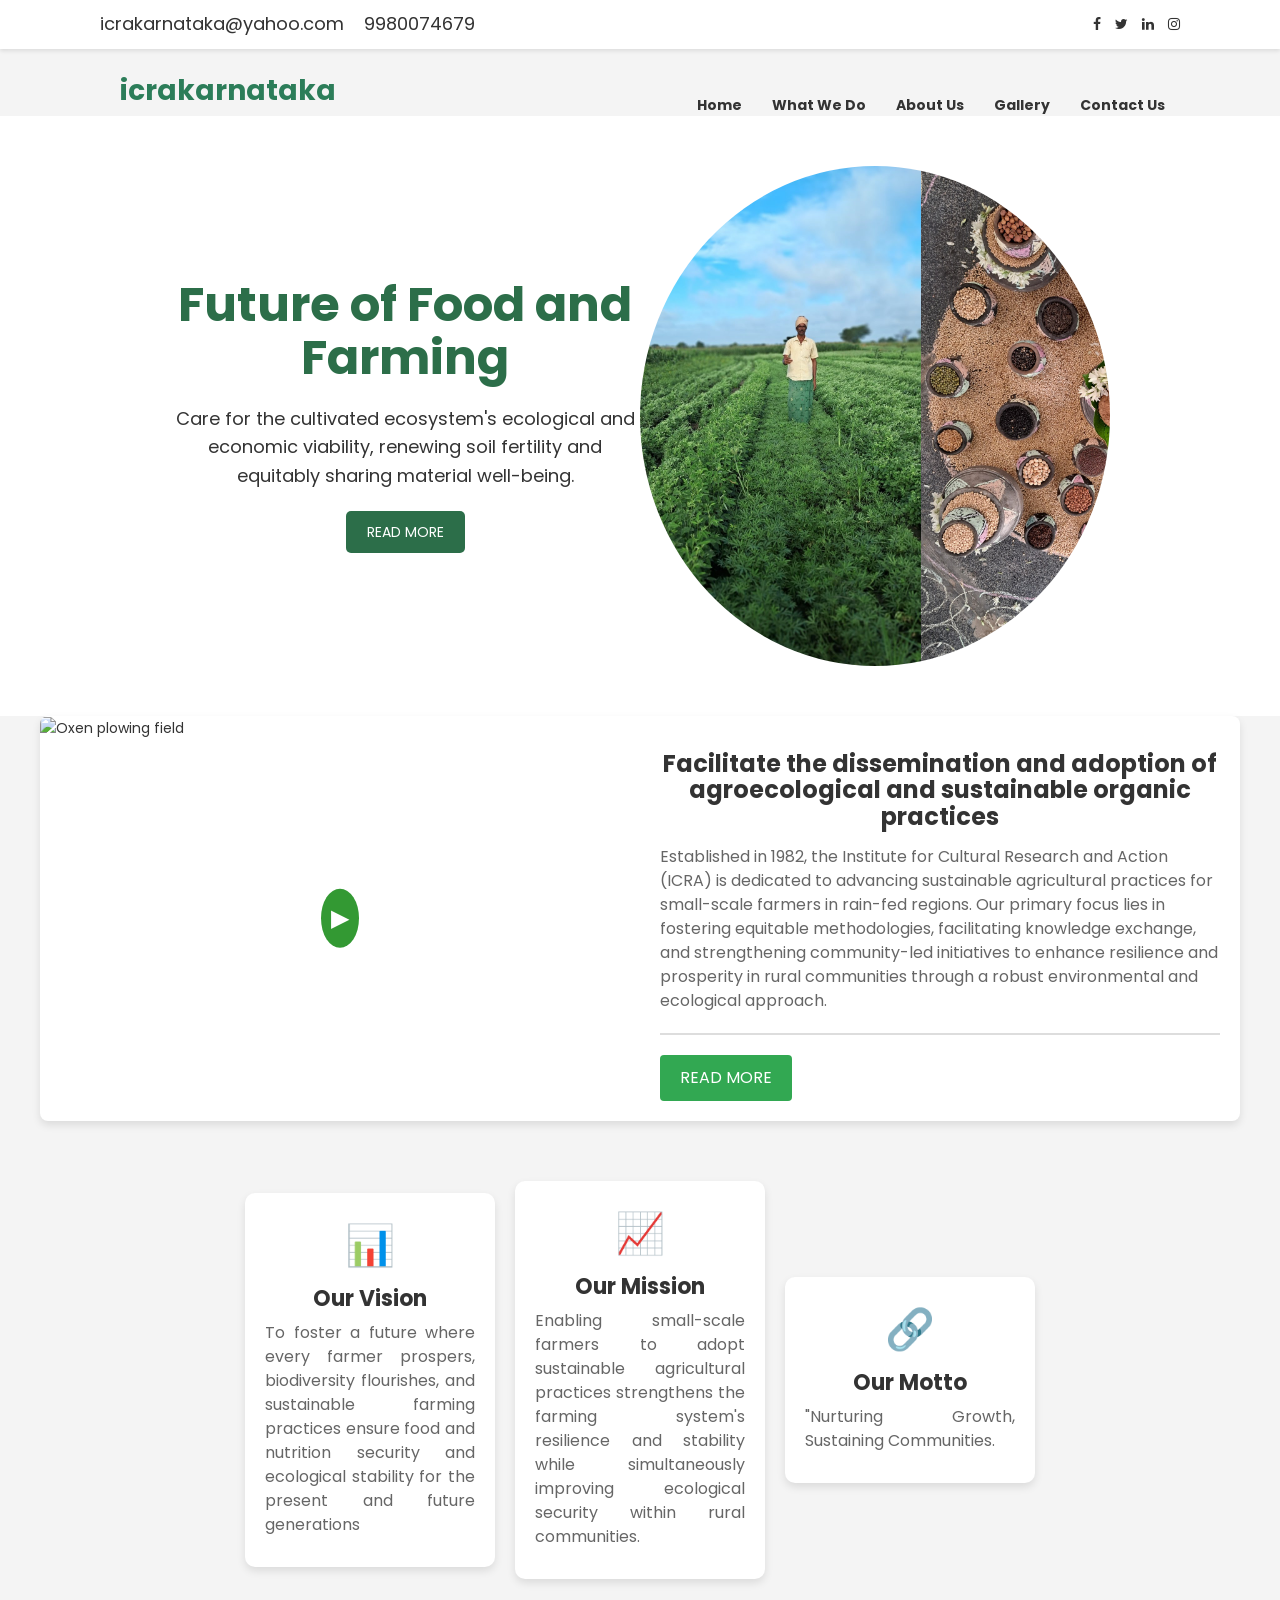
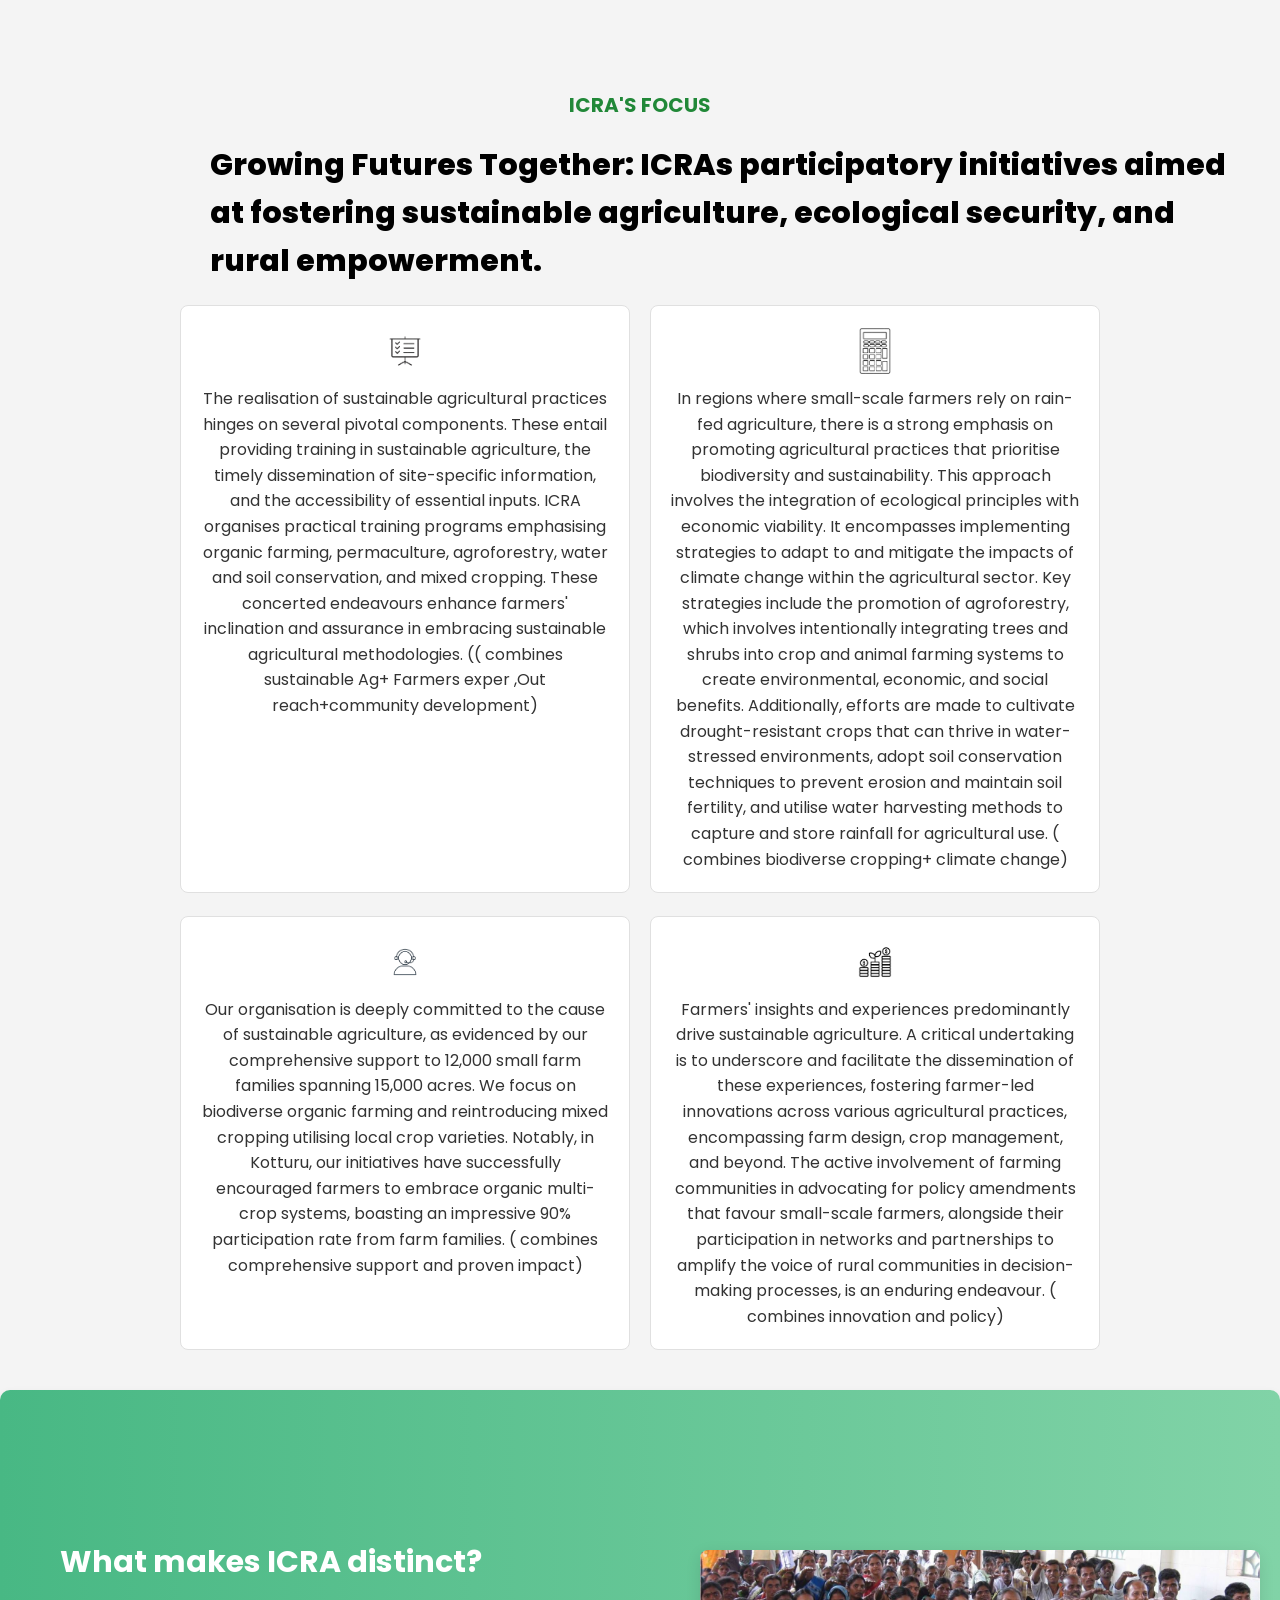
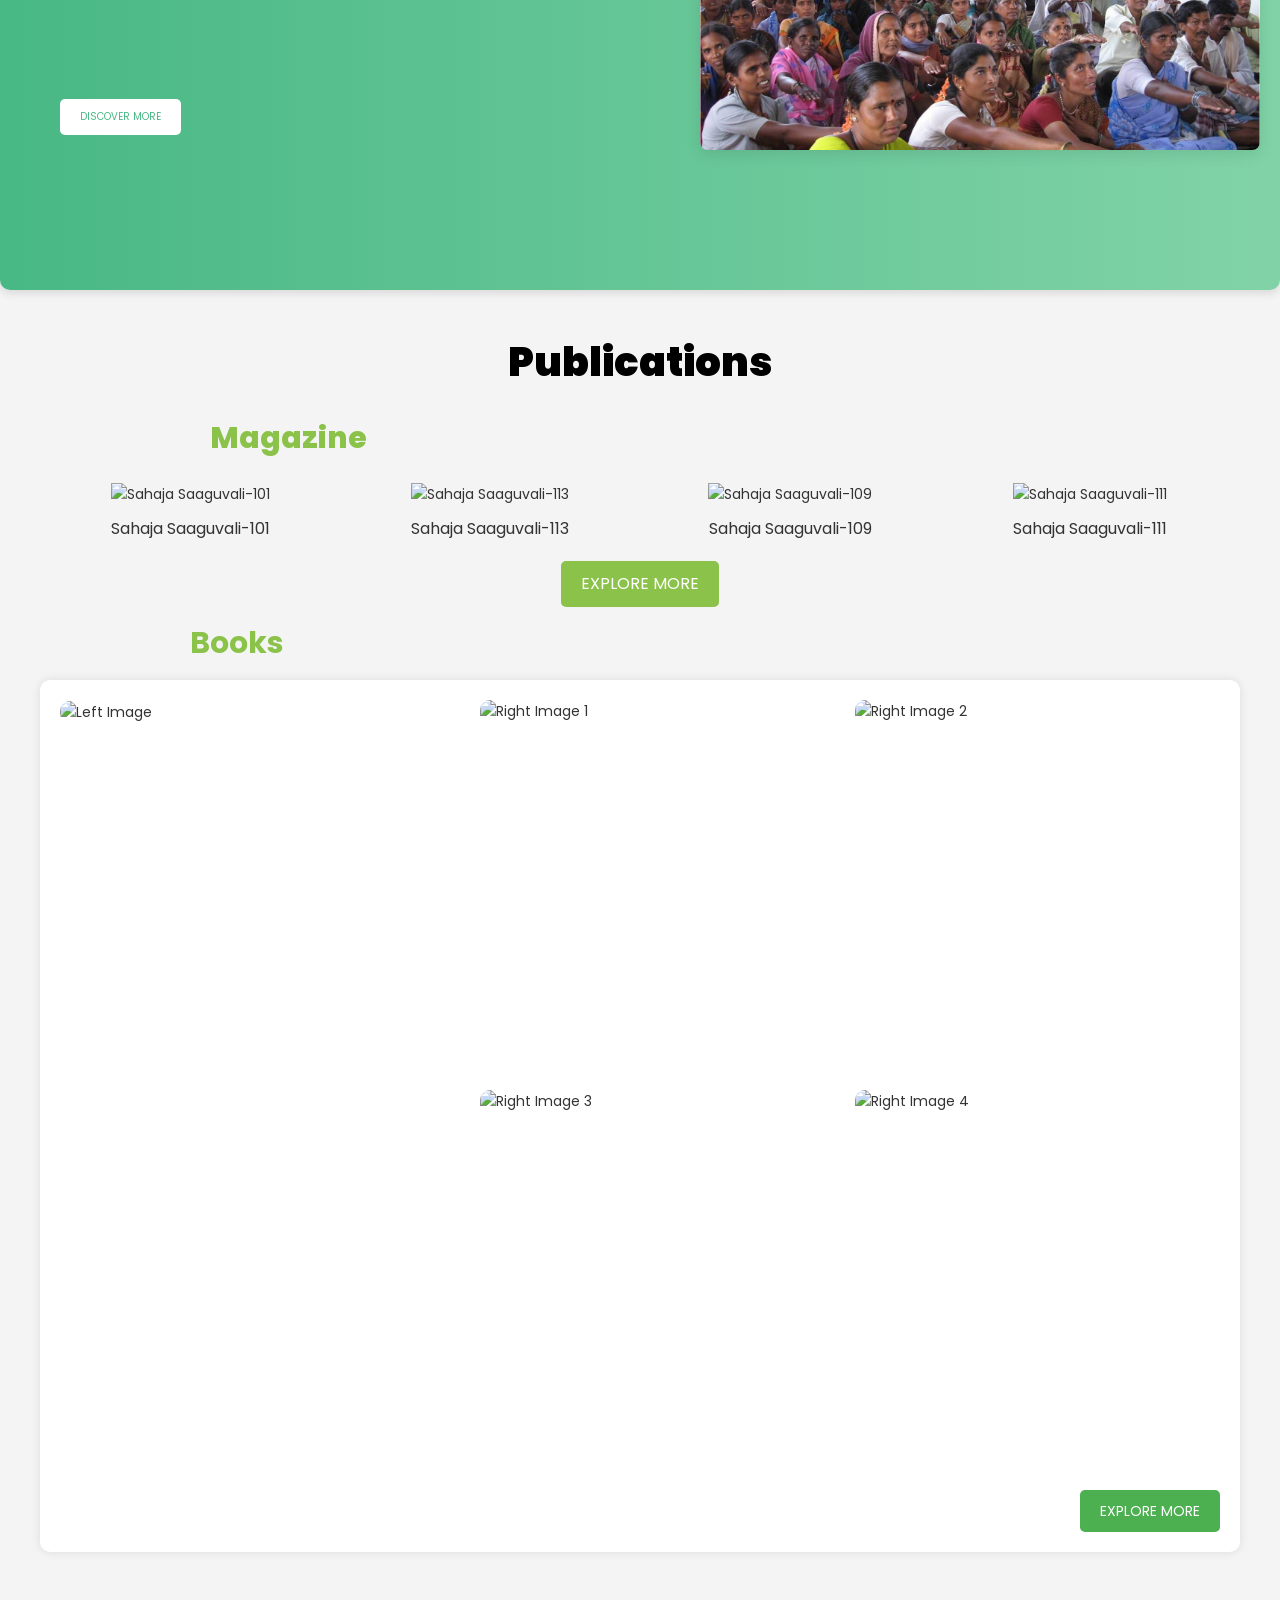
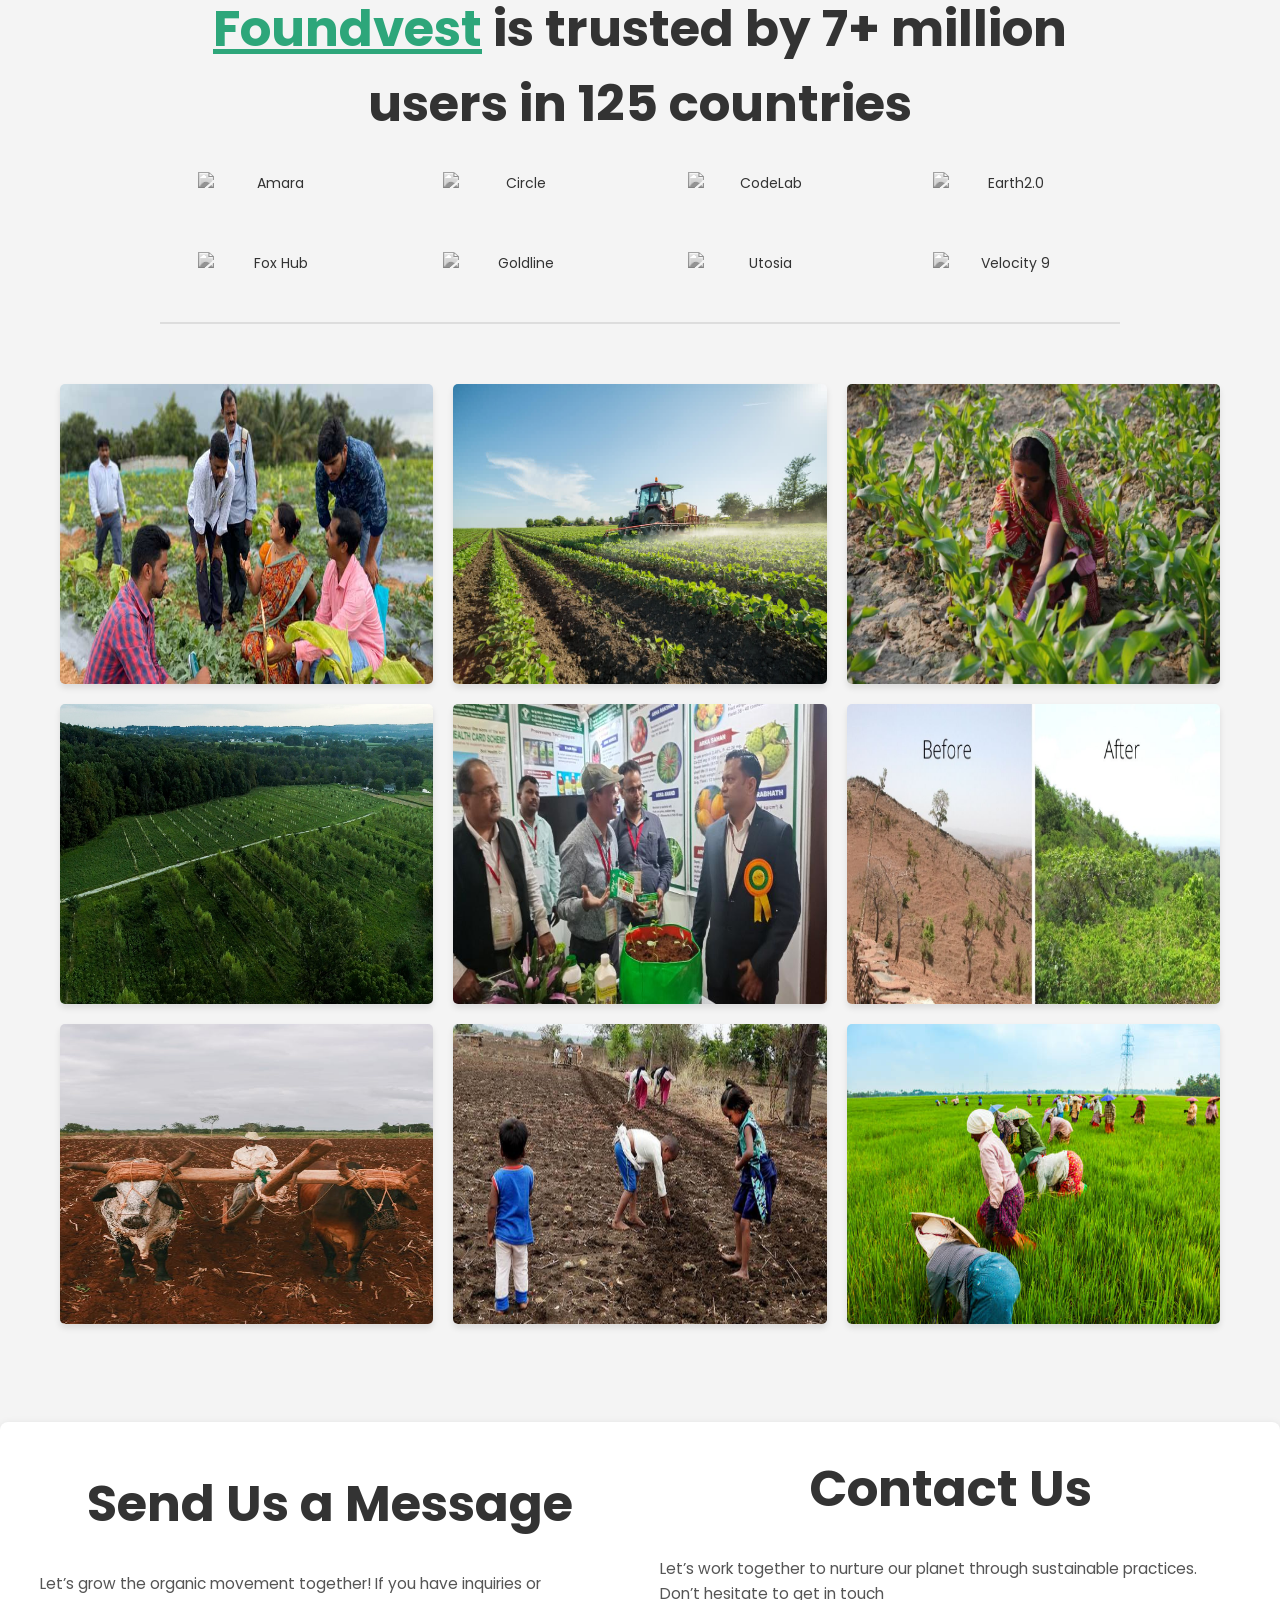
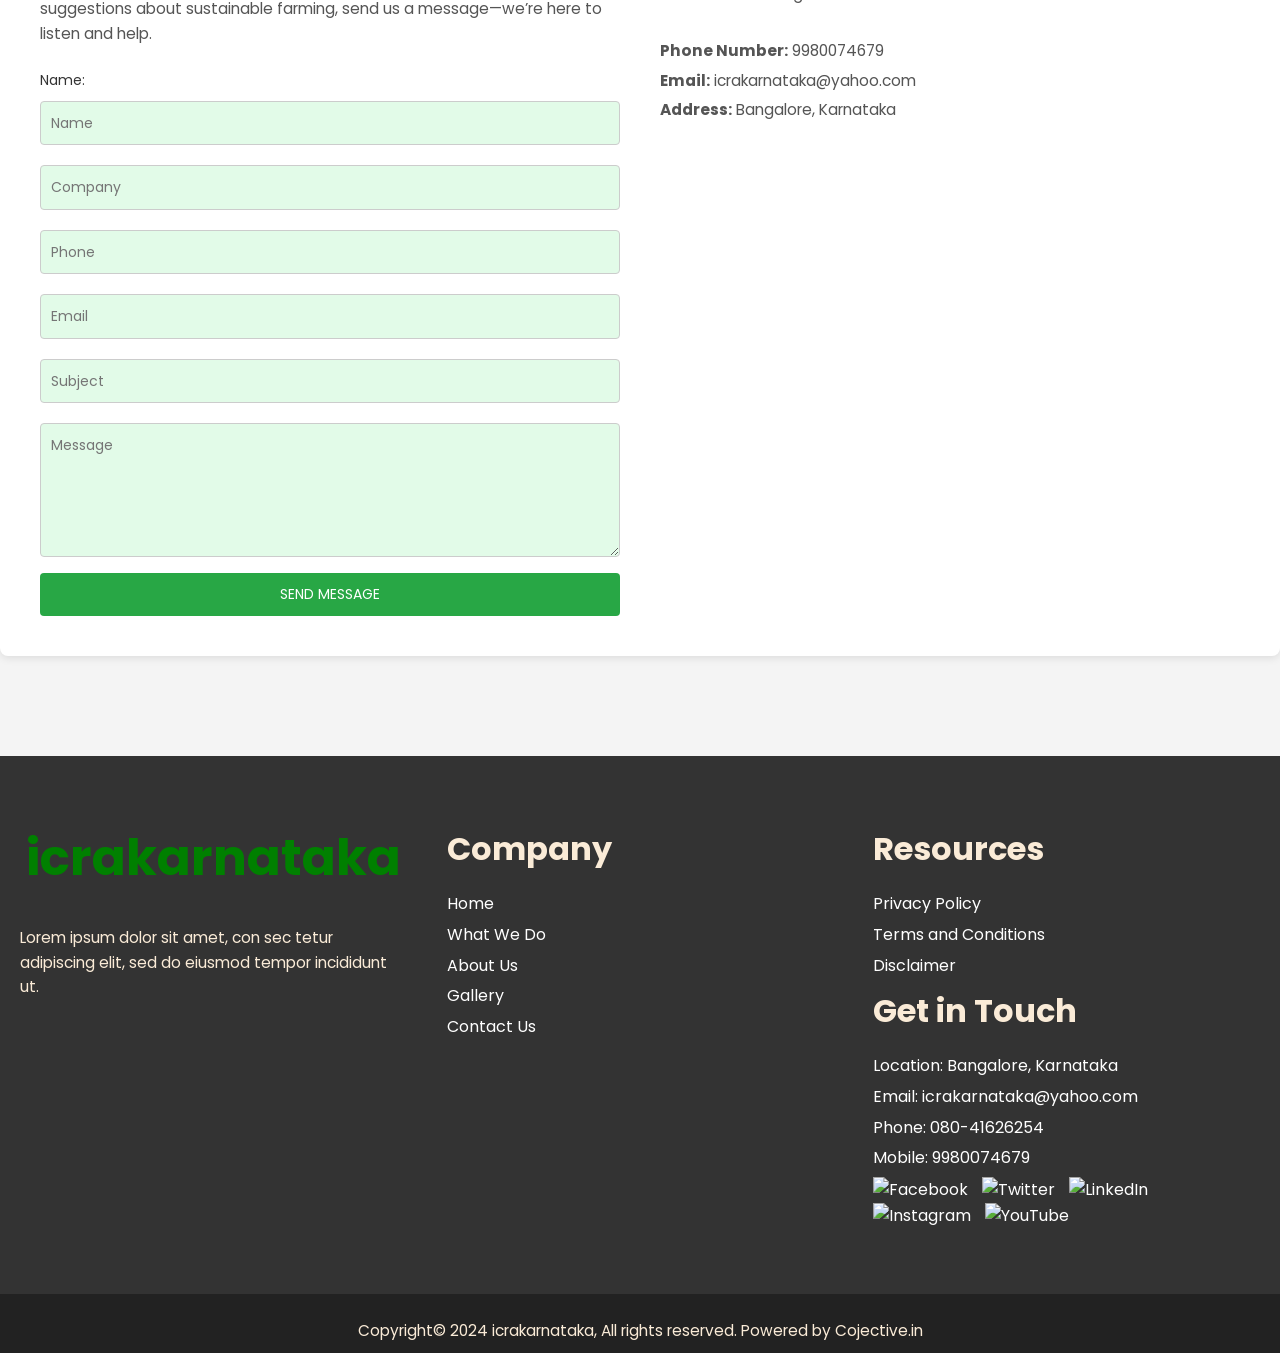
==== commit 107a711a: "Update index.html" ====
--- a/index.html
+++ b/index.html
@@ -659,14 +659,14 @@
 	<div class="gal">
 		<div class="image-grid">
 		  <img src="img/1.jpg" alt="Image 1">
-		  <img src="https://icrakaranataka.org/wp-content/uploads/2024/08/Picture3.jpg" alt="Image 2">
-		  <img src="https://icrakaranataka.org/wp-content/uploads/2024/08/Picture7.png" alt="Image 3">
-		  <img src="https://icrakaranataka.org/wp-content/uploads/2024/08/Picture6.jpg" alt="Image 4">
-		  <img src="https://icrakaranataka.org/wp-content/uploads/2024/08/Picture2.jpg" alt="Image 5">
-		  <img src="https://icrakaranataka.org/wp-content/uploads/2024/08/Picture10.jpg" alt="Image 6">
-		  <img src="https://icrakaranataka.org/wp-content/uploads/2024/08/Picture11.jpg" alt="Image 7">
-		  <img src="https://icrakaranataka.org/wp-content/uploads/2024/08/Picture5.jpg" alt="Image 8">
-		  <img src="https://icrakaranataka.org/wp-content/uploads/2024/08/Picture8.jpg" alt="Image 9">
+		  <img src="img/2.jpg" alt="Image 2">
+		  <img src="img/3.jpg" alt="Image 3">
+		  <img src="img/4.jpg" alt="Image 4">
+		  <img src="img/5.jpg" alt="Image 5">
+		  <img src="img/6.jpg" alt="Image 6">
+		  <img src="img/7.jpeg" alt="Image 7">
+		  <img src="img/8.jpg" alt="Image 8">
+		  <img src="img/9.jpg" alt="Image 9">
 		</div>
 		<br><br>
 	  </div>
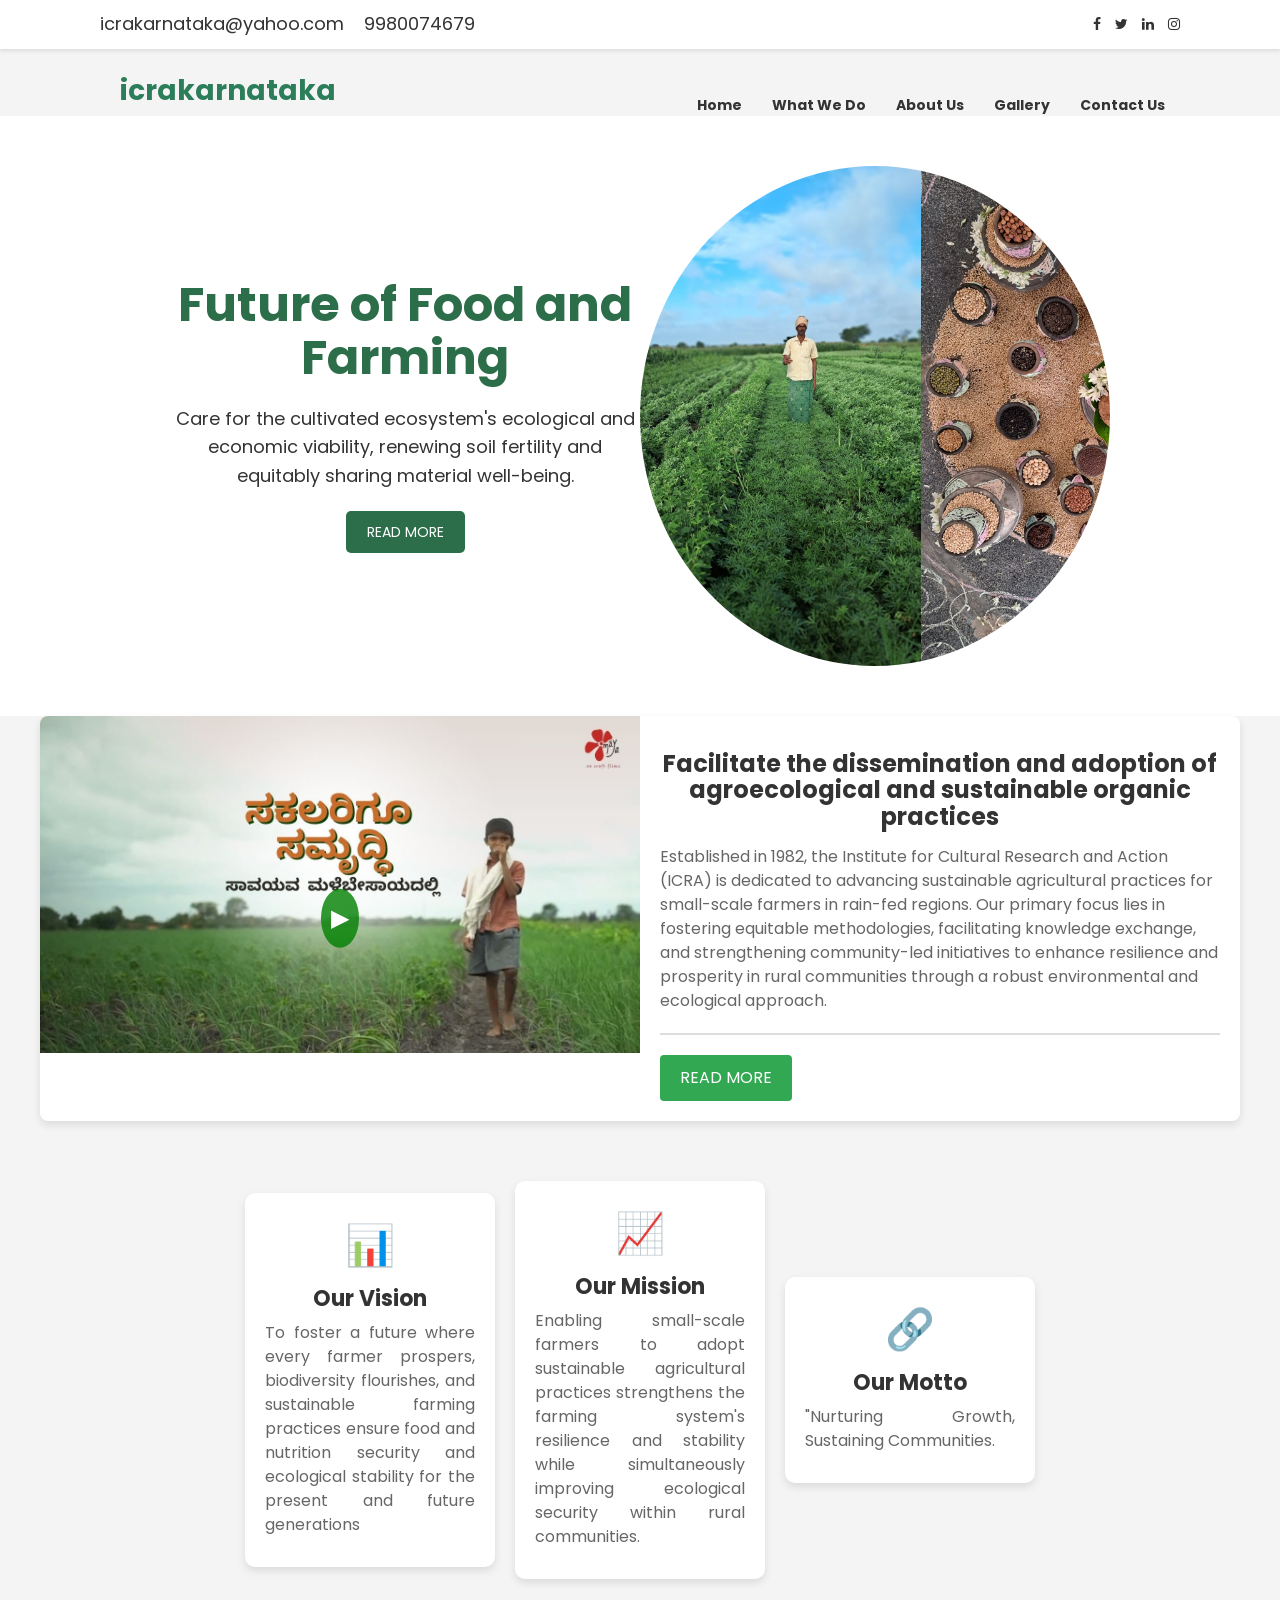
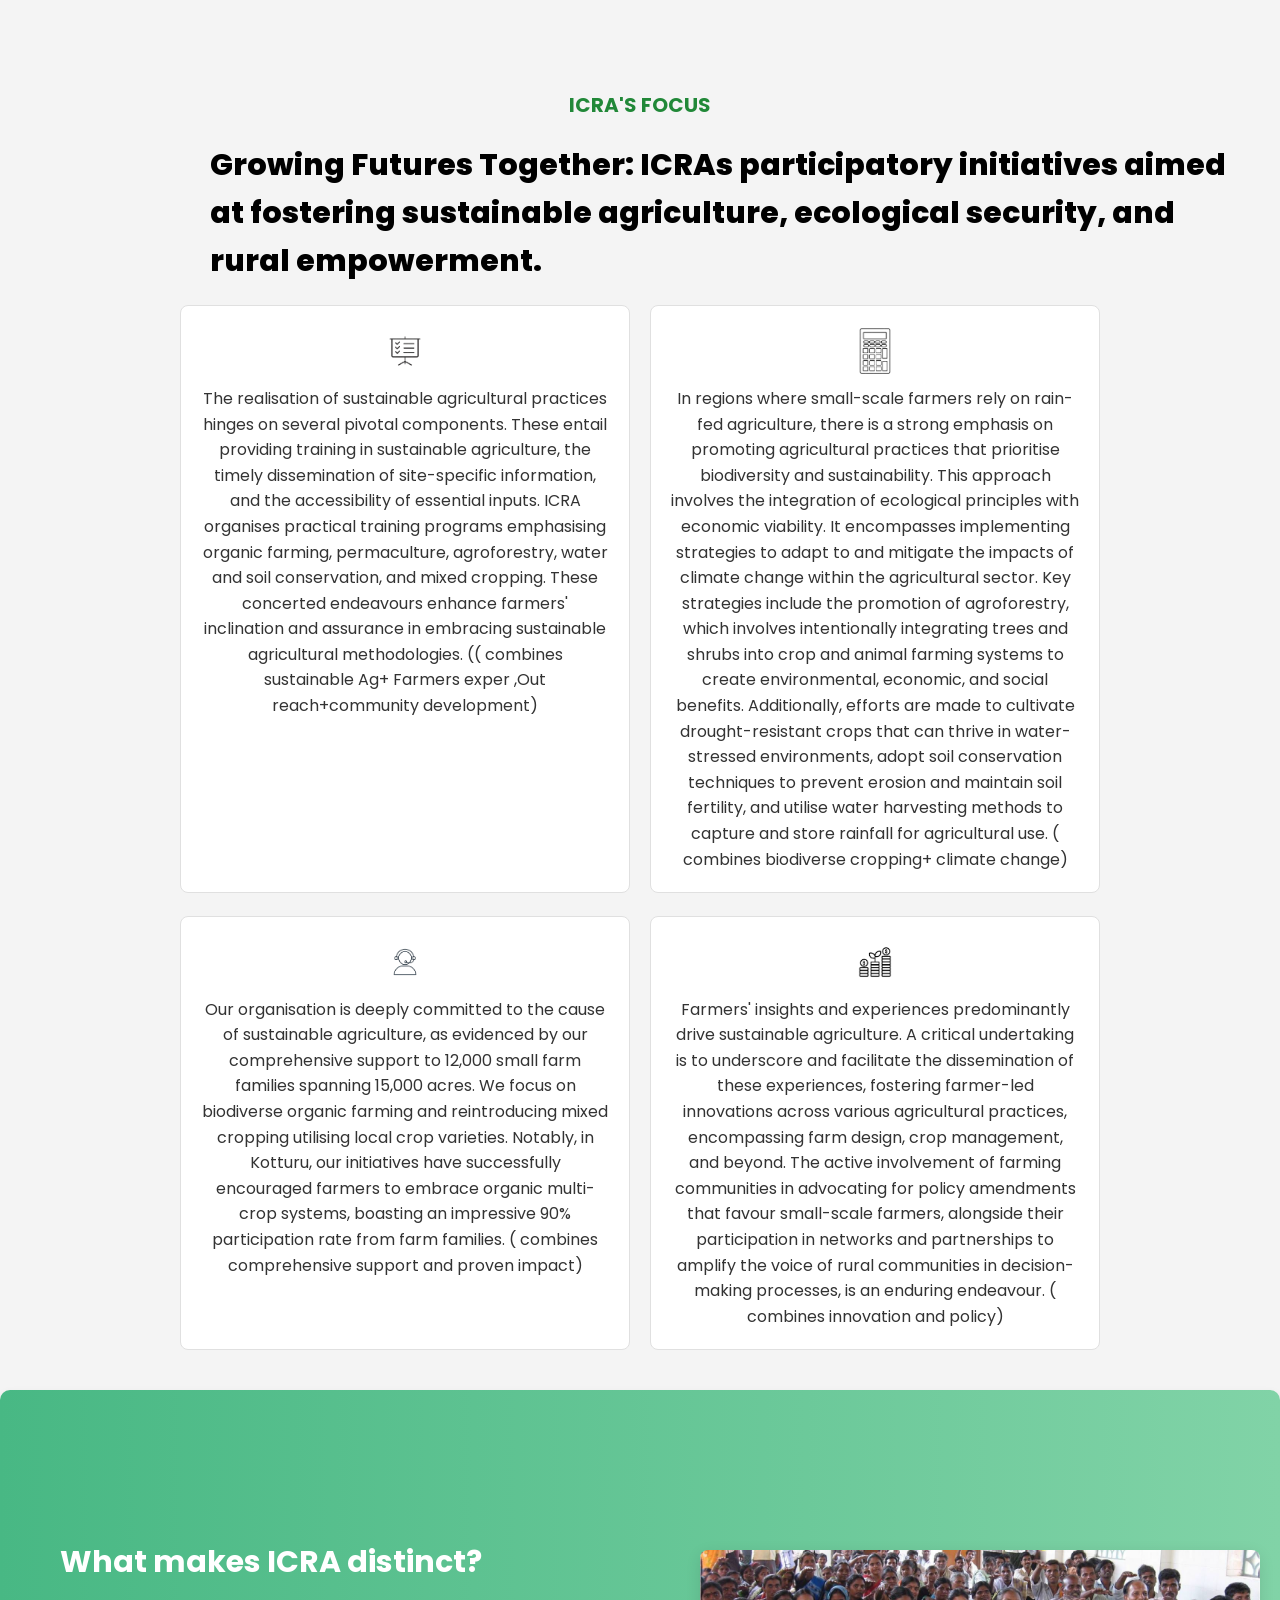
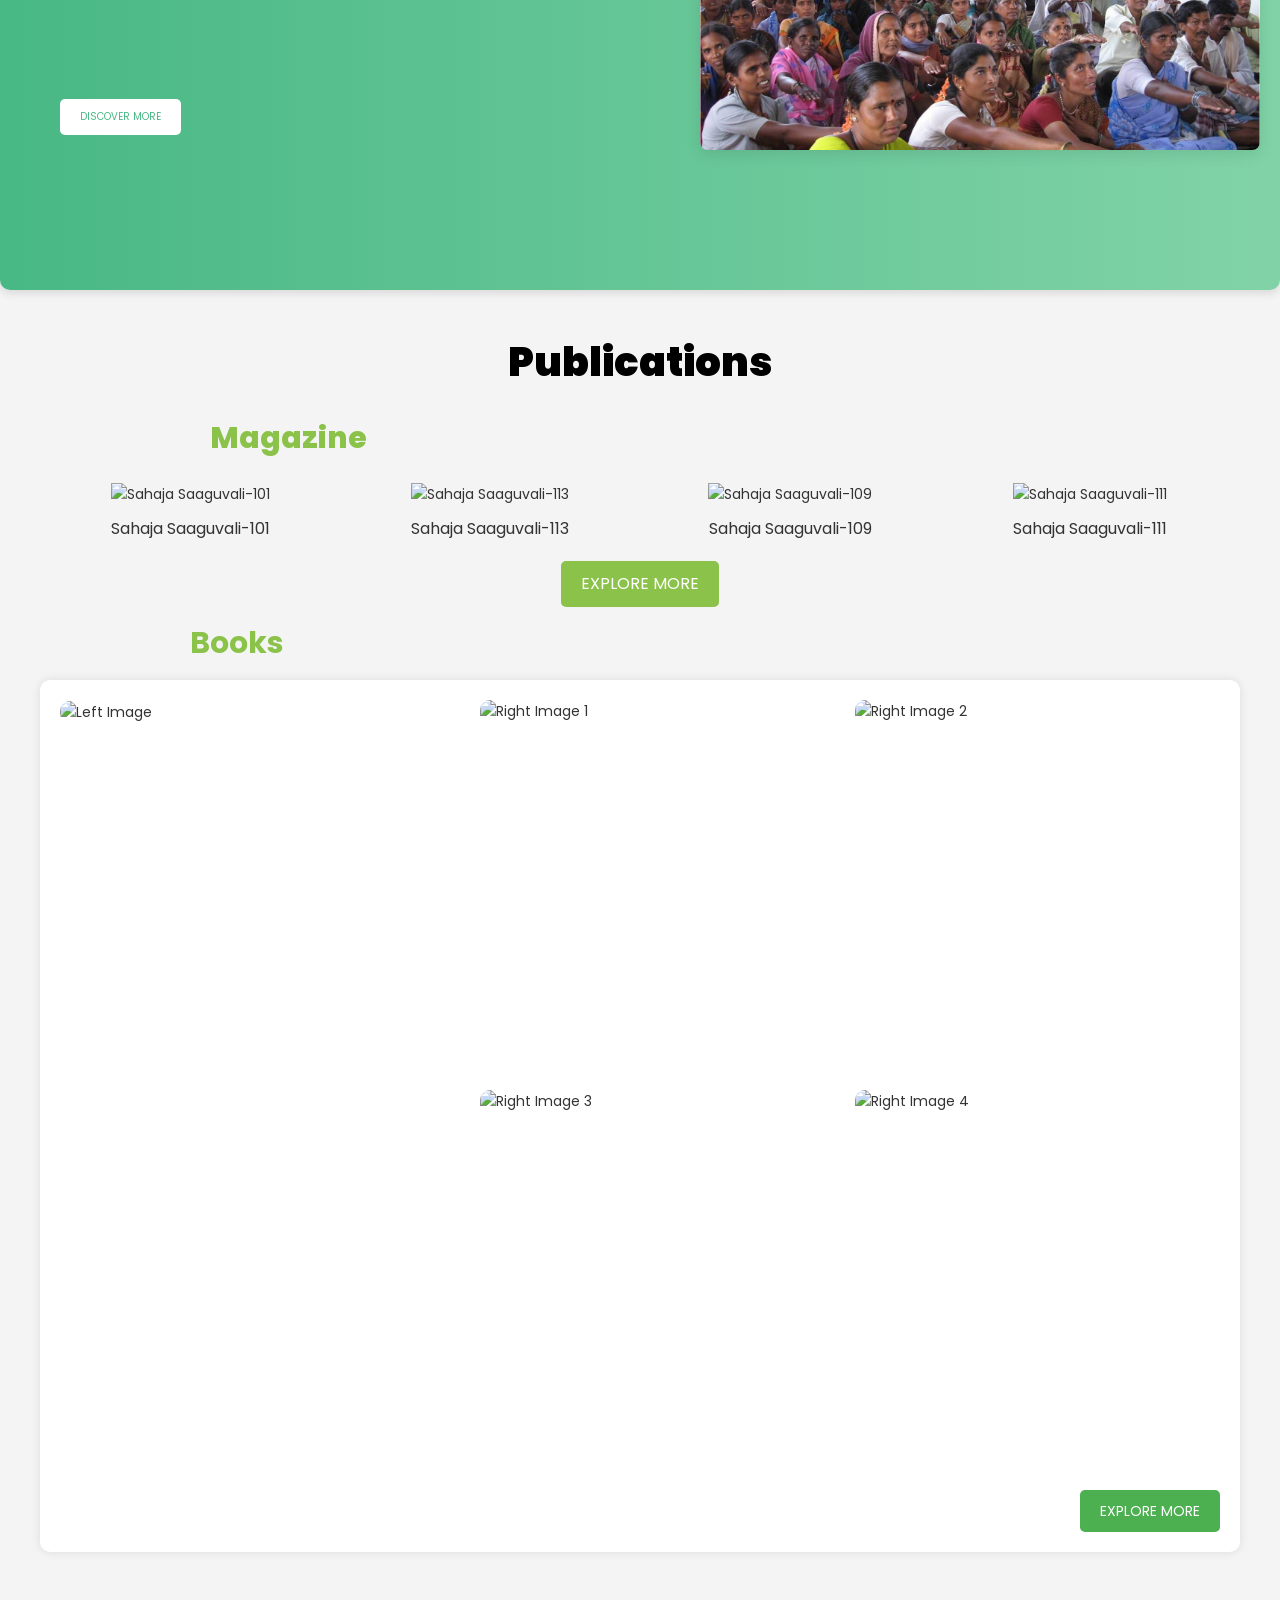
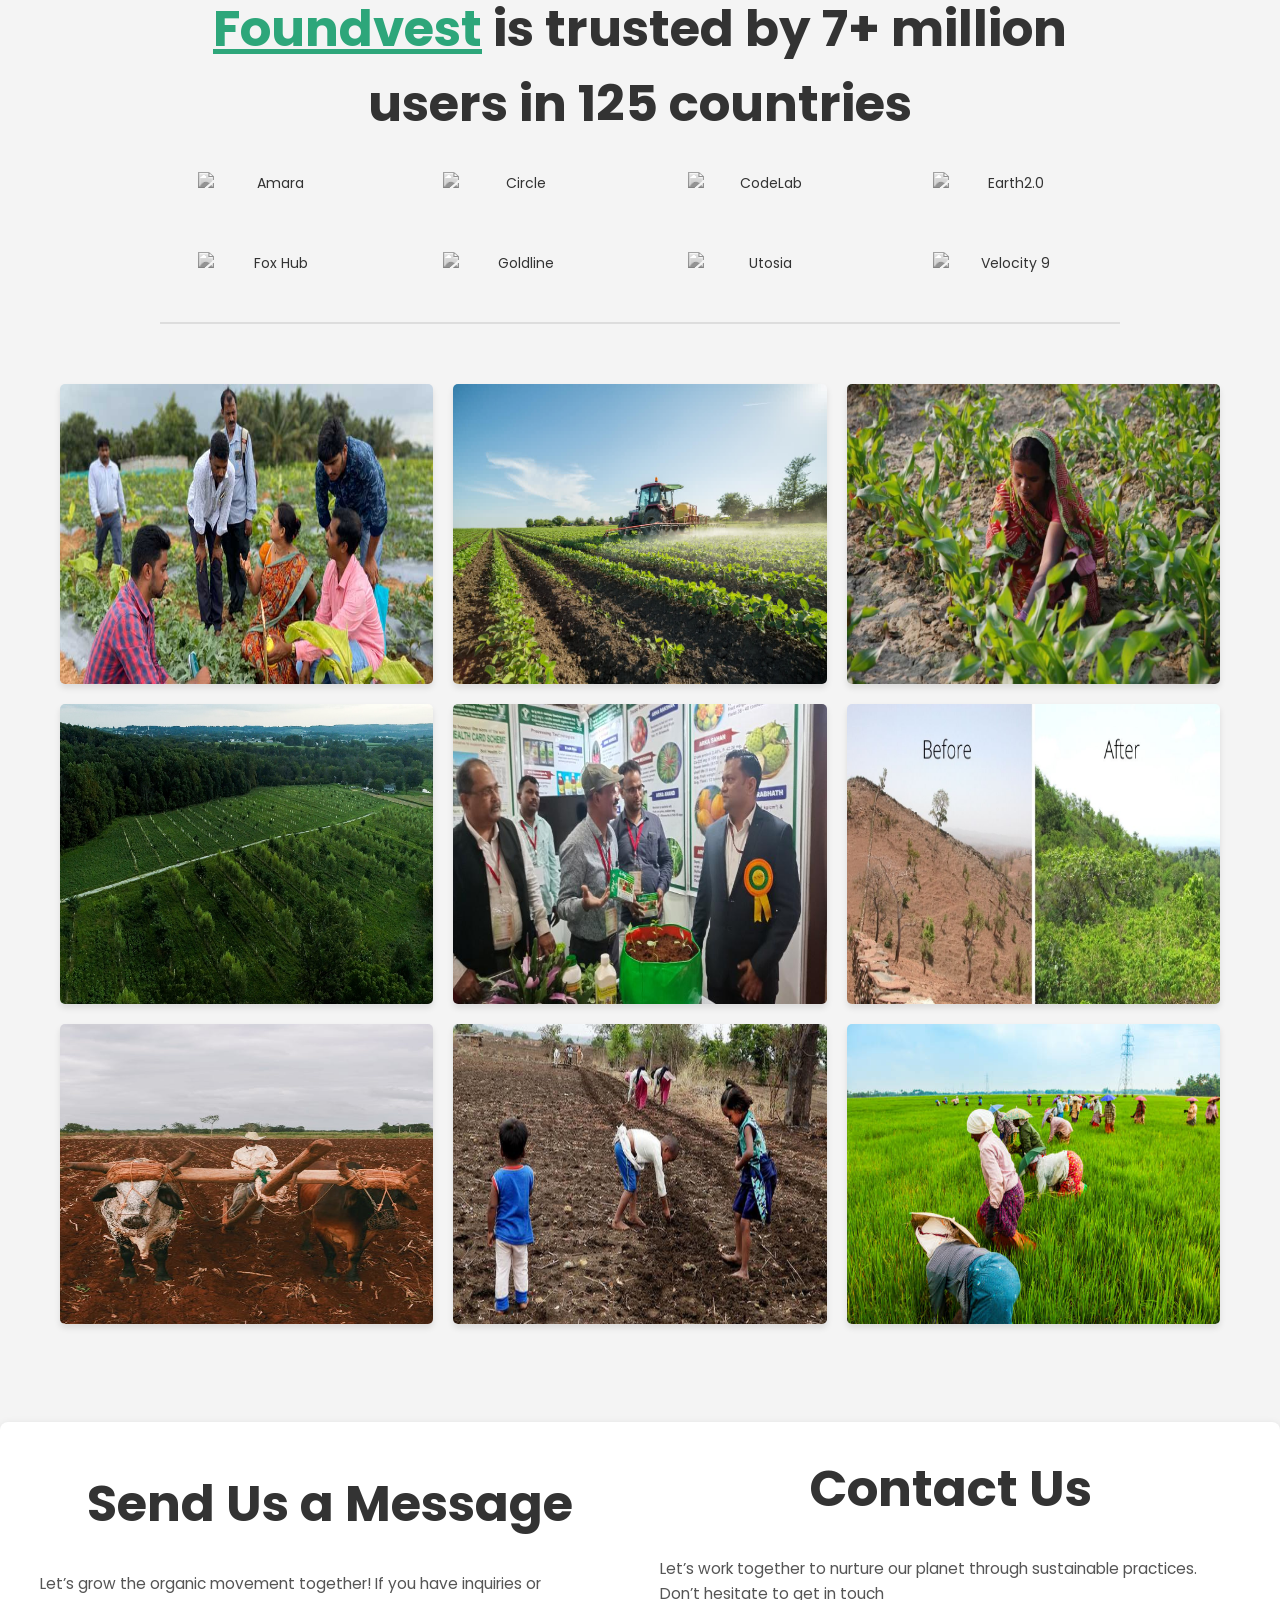
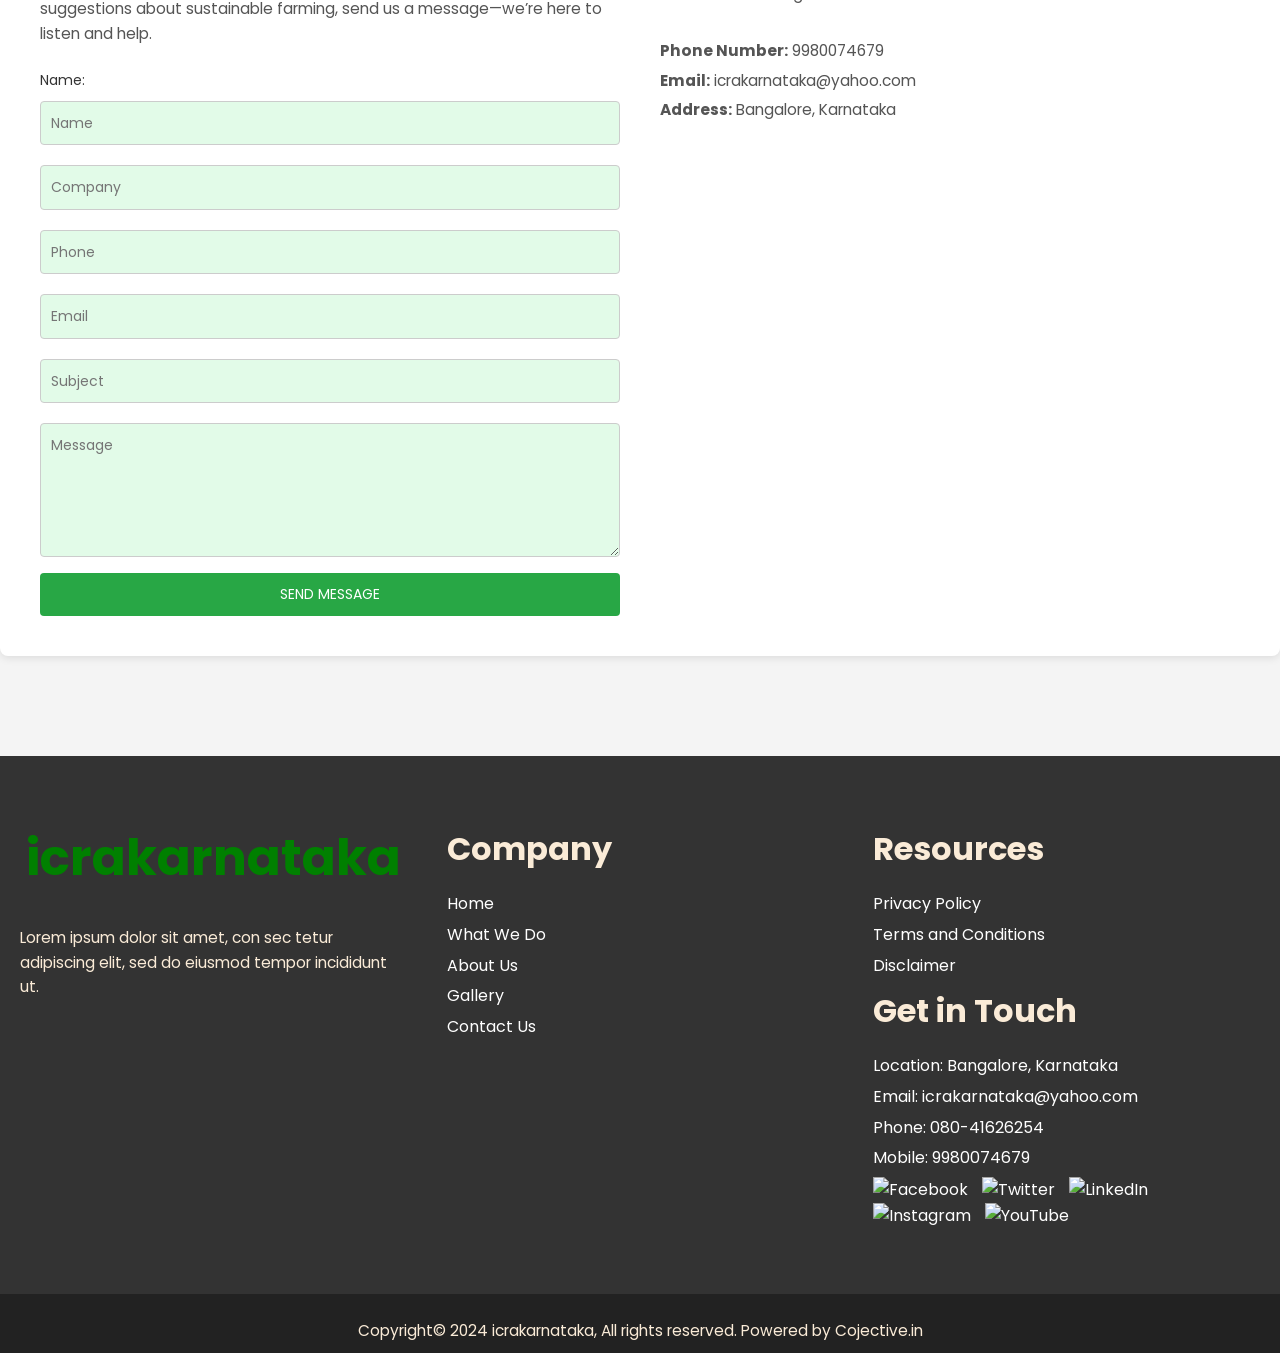
==== commit fbb2c5de: "Update index.html" ====
--- a/index.html
+++ b/index.html
@@ -80,7 +80,7 @@
 
 	<div class="hom2" style="justify-content: center;margin-left: auto; margin-right: auto;" > 
 		<div class="video-thumbnail"> 
-			<img src="https://icrakaranataka.org/wp-content/uploads/2024/07/WhatsApp-Image-2024-07-26-at-12.28.51-PM.jpeg" alt="Oxen plowing field"> 
+			<img src="img/yout.jpg" alt="Oxen plowing field"> 
 			<a href="https://www.youtube.com/embed/tg894XUk46Y?si=XEkU7dvfEtsP-blb"><div class="play-button"></div></a> 
 		</div> 
 		<div class="text-block"> 
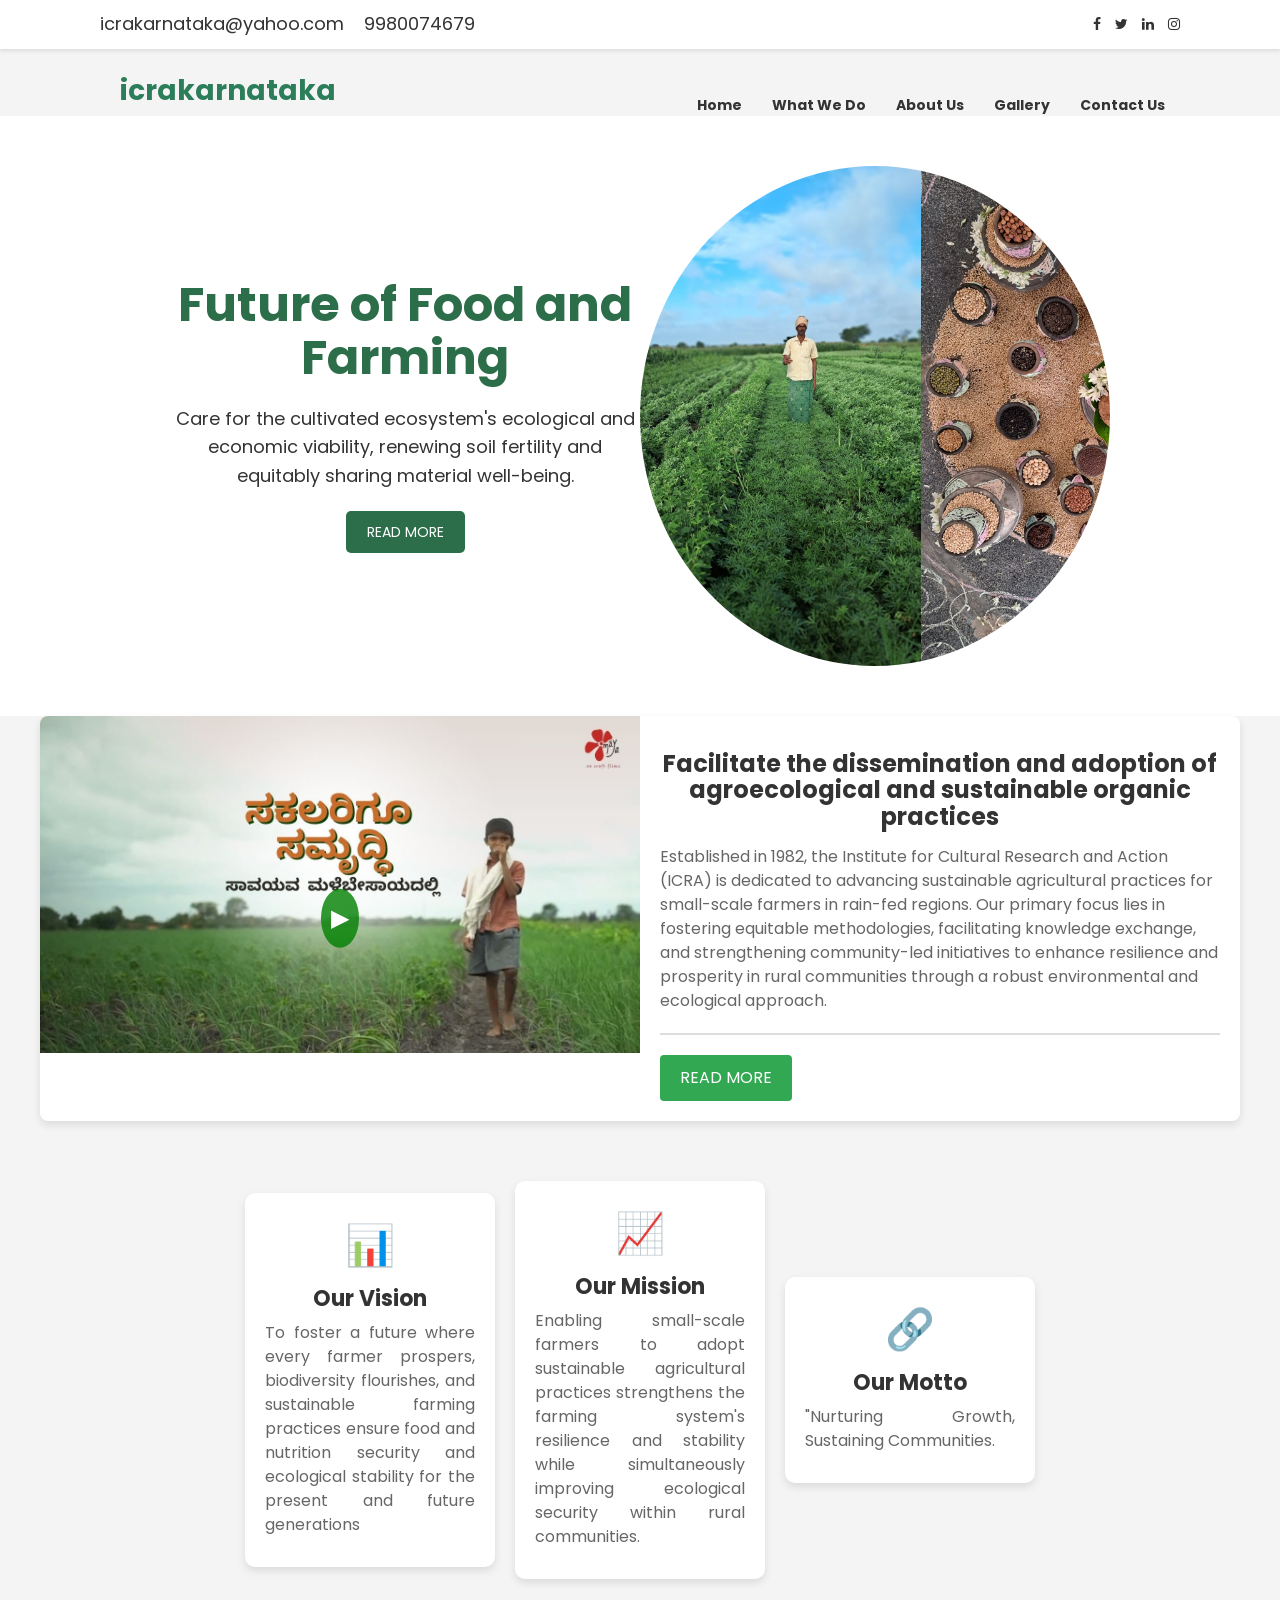
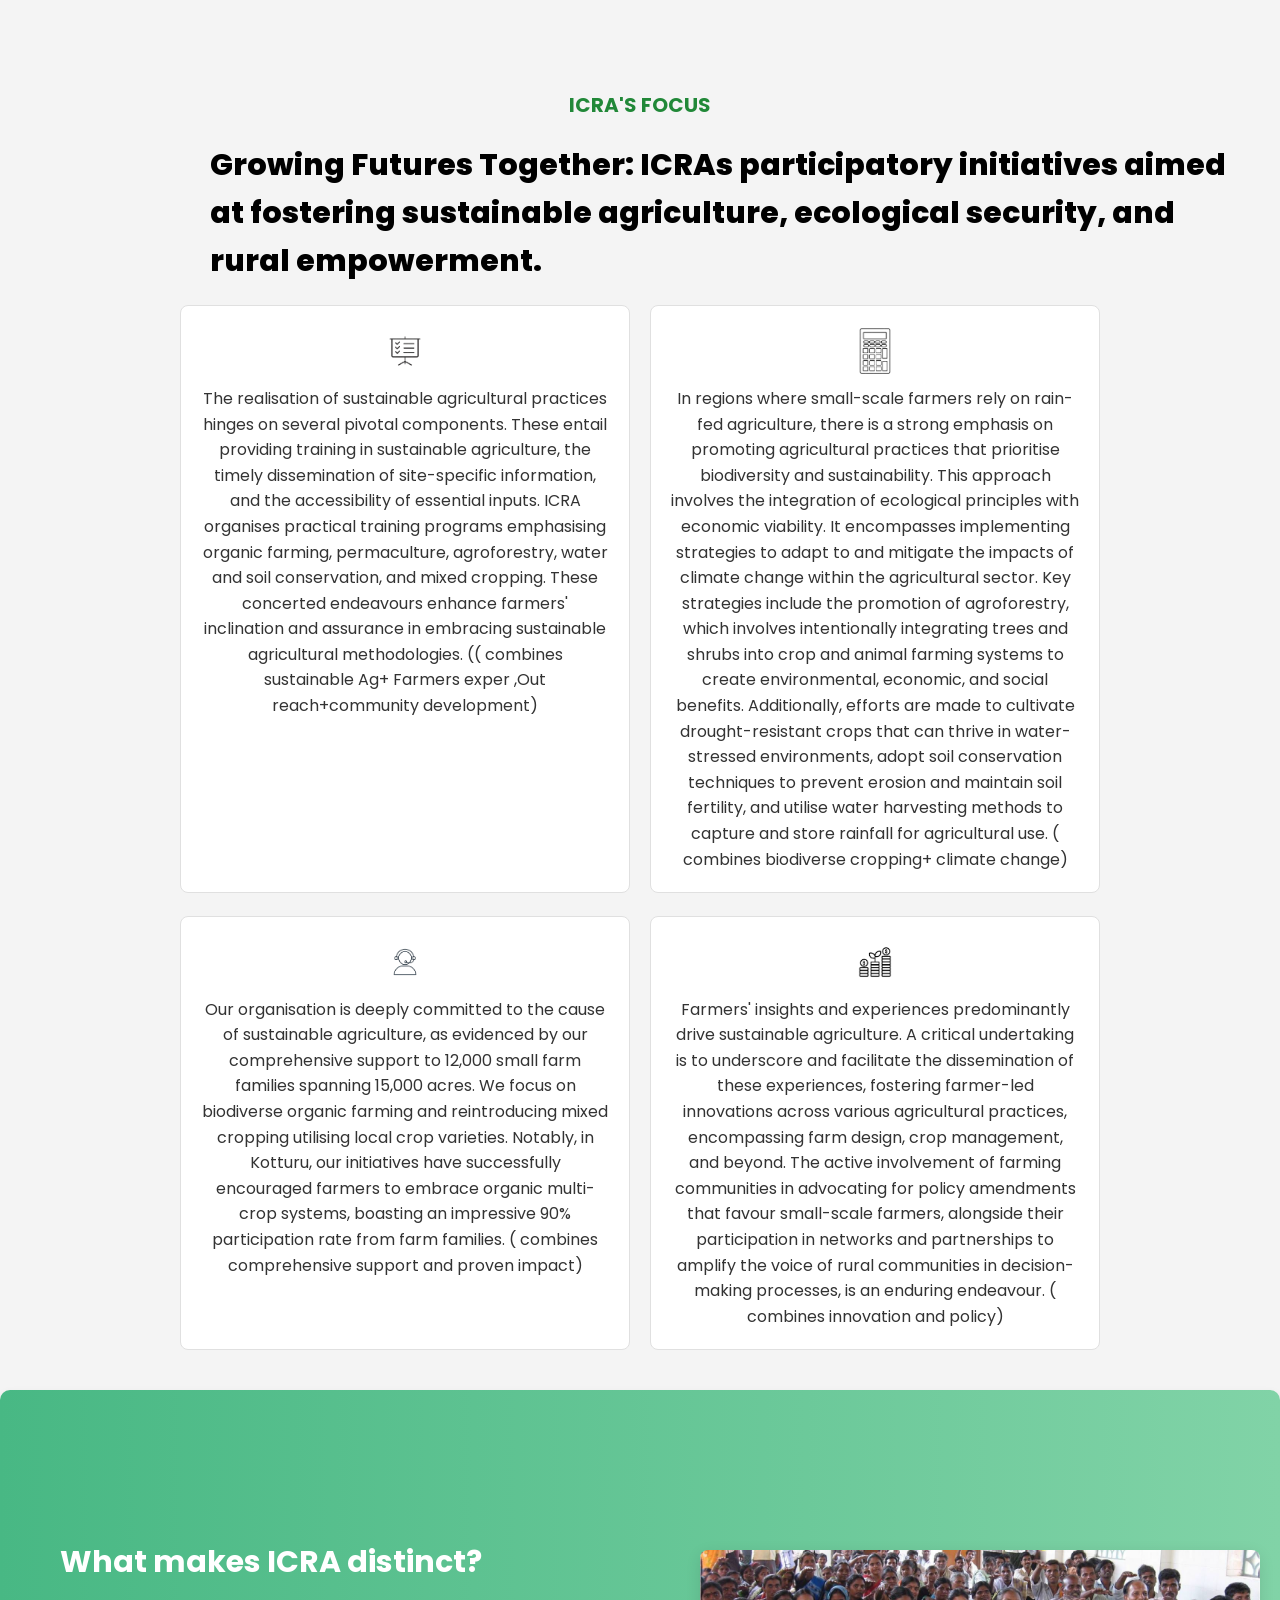
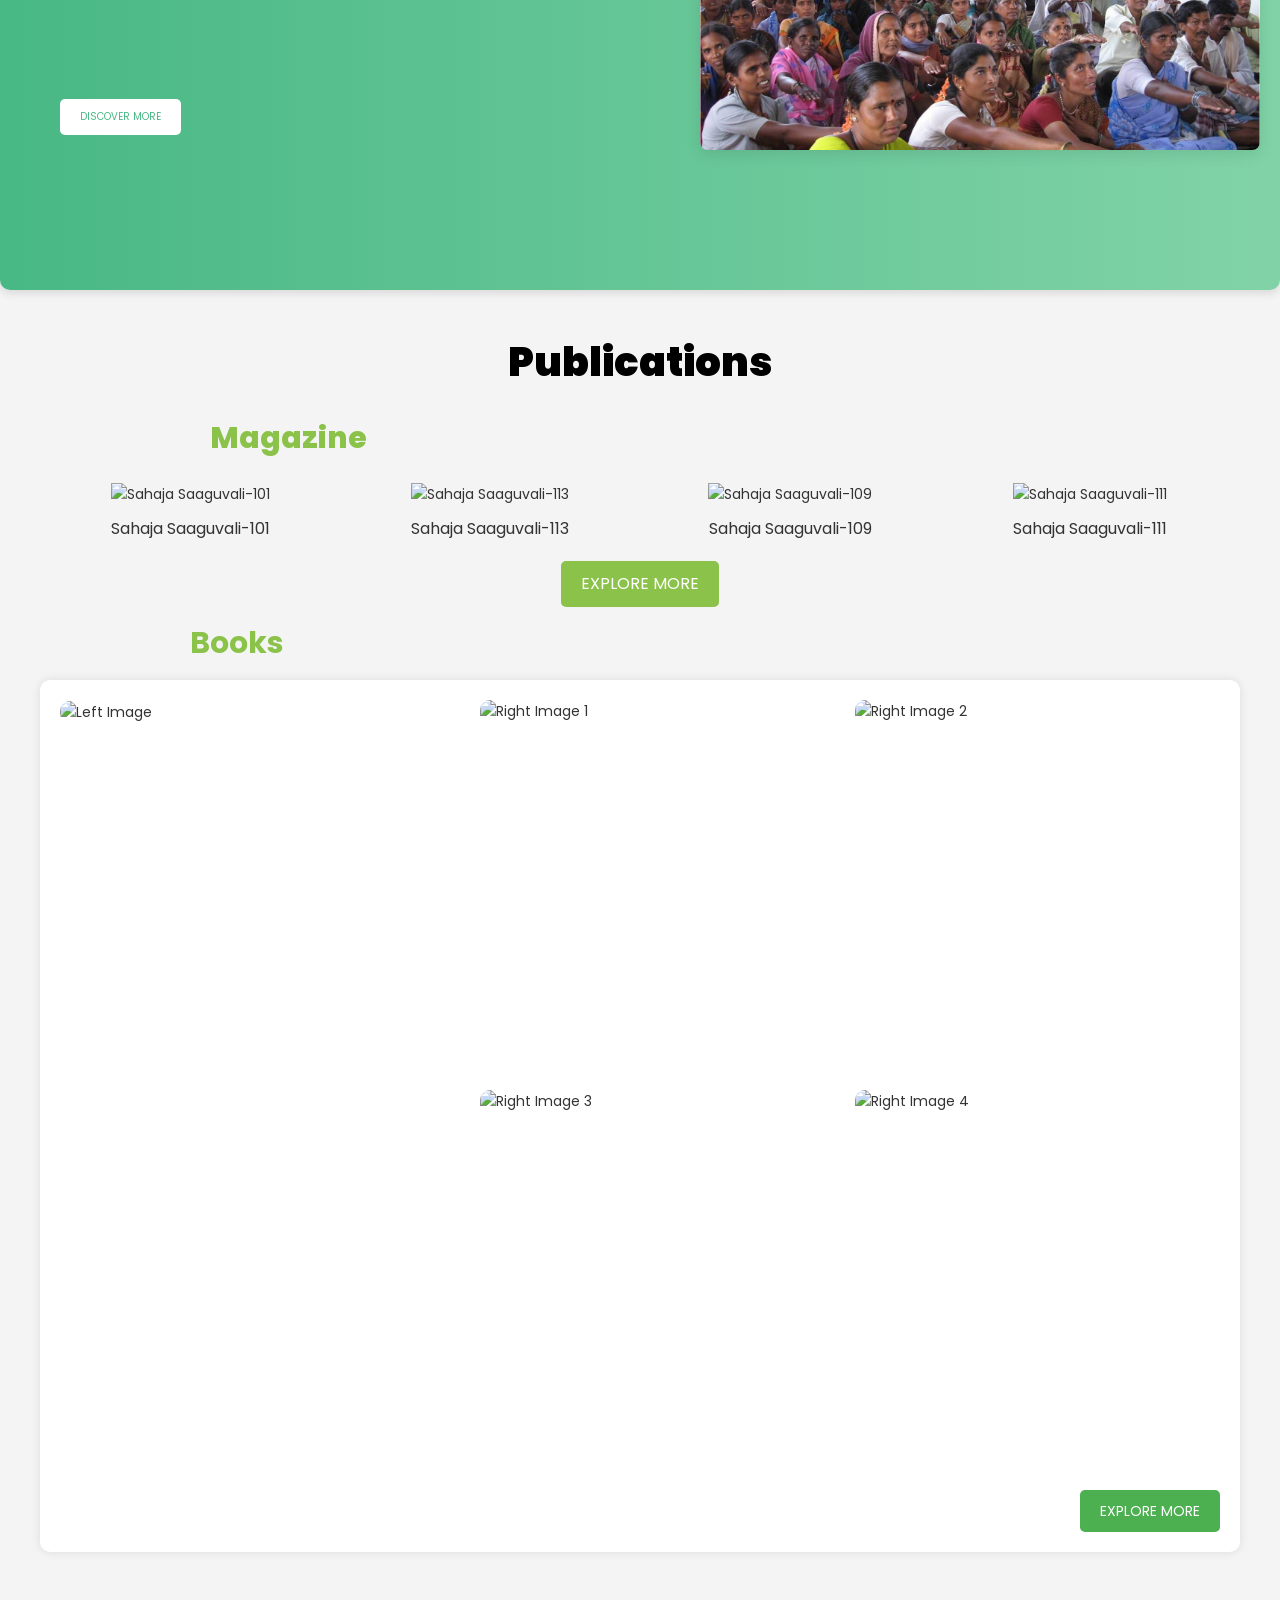
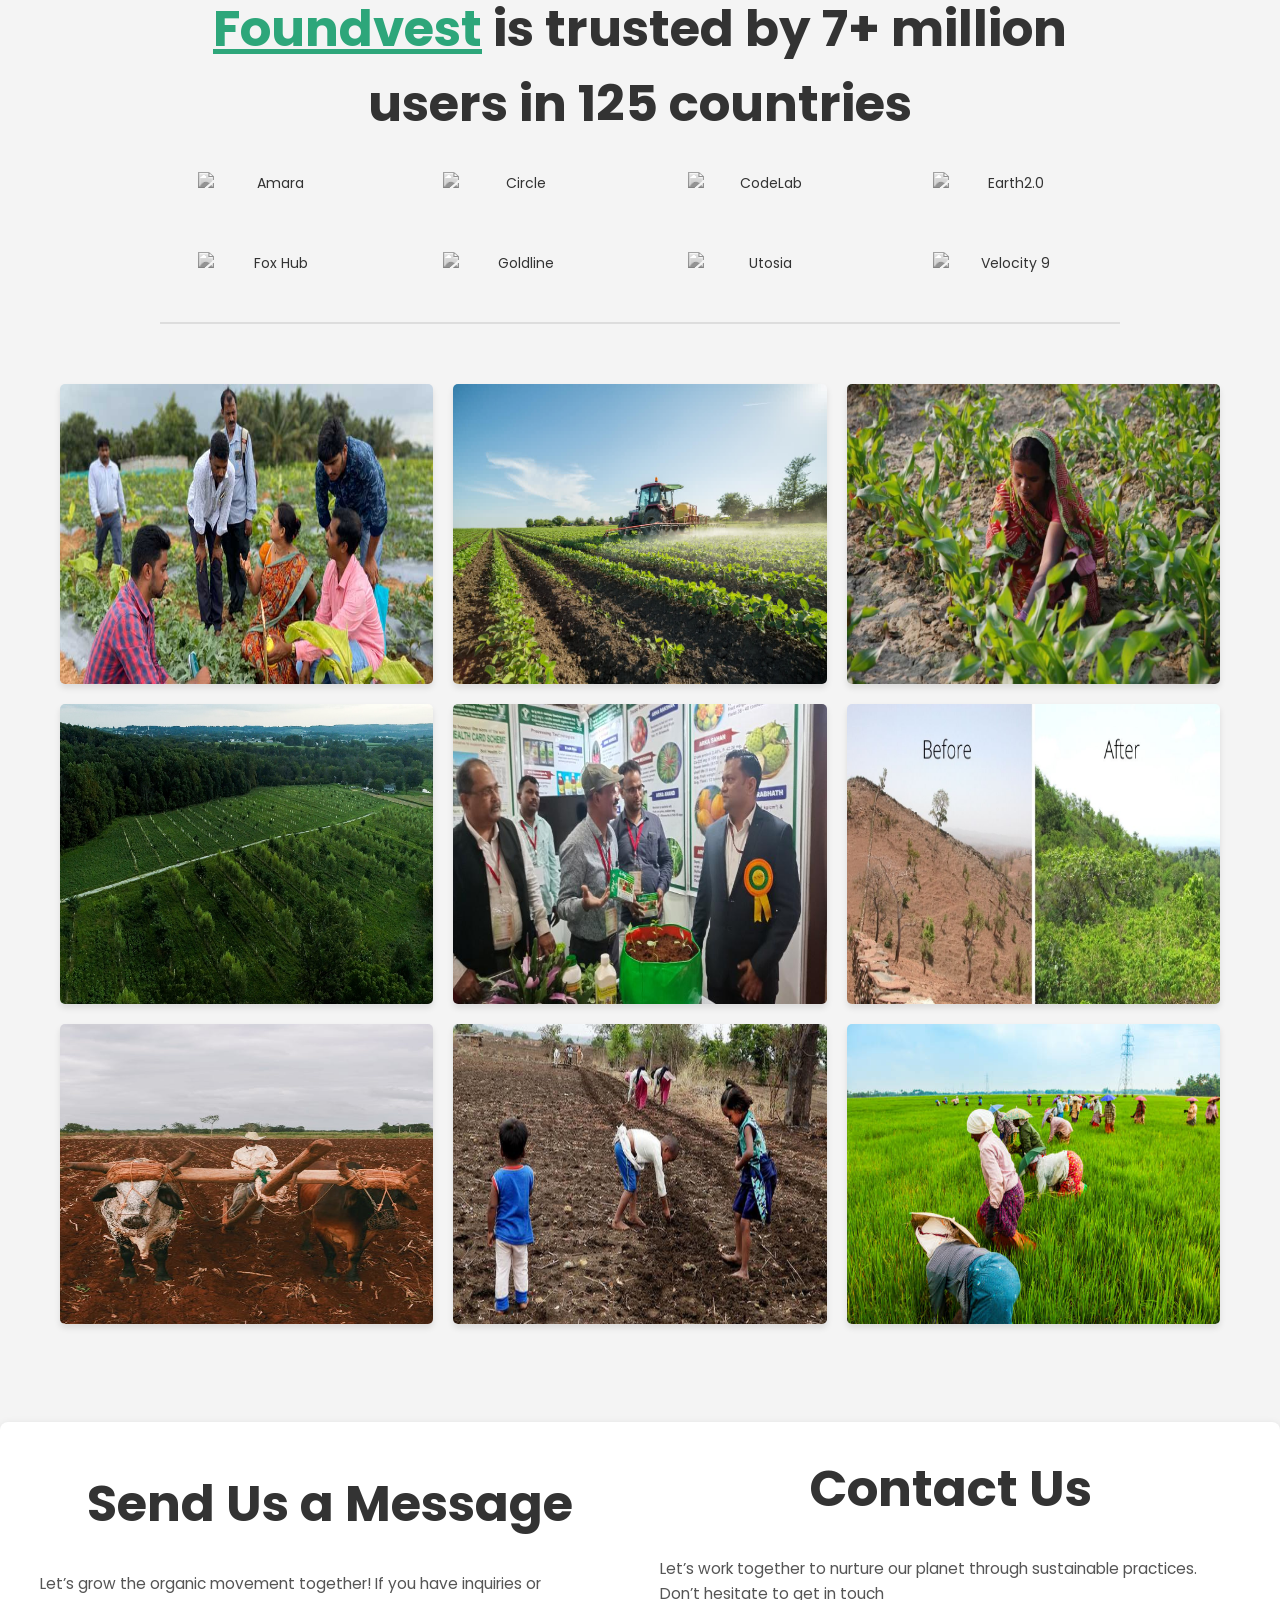
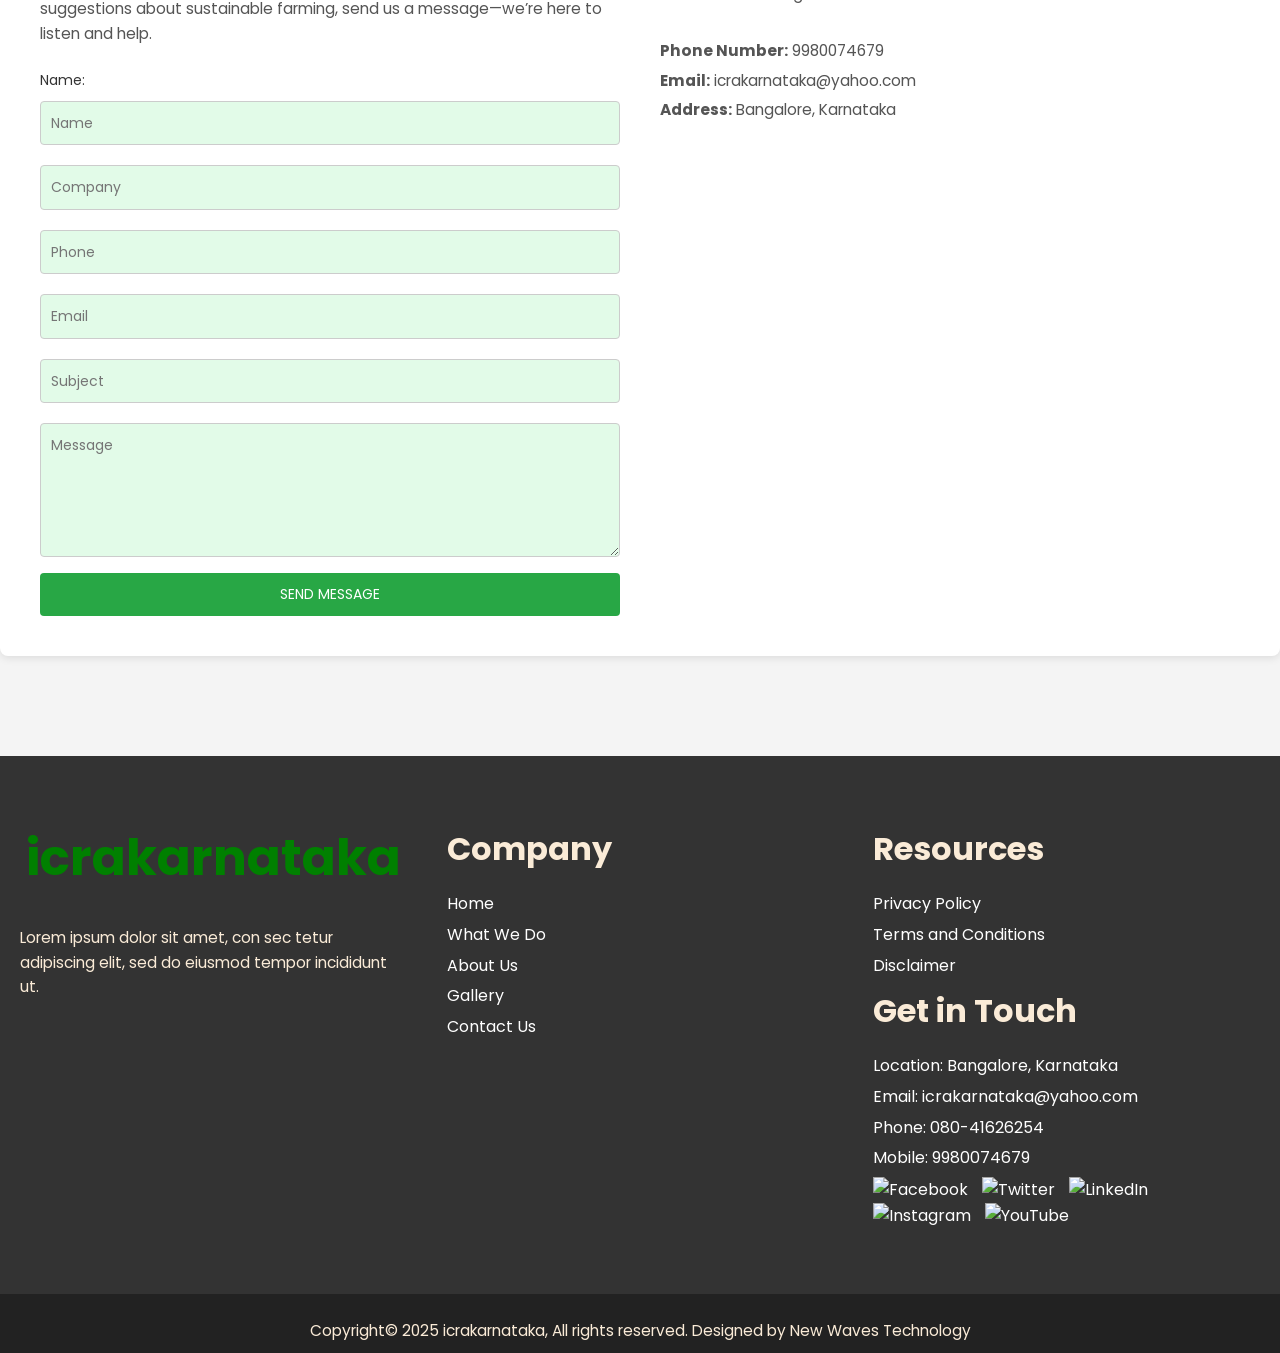
==== commit 44df5745: "Update index.html" ====
--- a/index.html
+++ b/index.html
@@ -854,7 +854,7 @@
 	</div> 
 </footer> 
 <div class="footer-bottom"> 
-	<p style="color: antiquewhite;">Copyright© 2024 icrakarnataka, All rights reserved. Powered by Cojective.in</p>
+	<p style="color: antiquewhite;">Copyright© 2025 icrakarnataka, All rights reserved. Designed by New Waves Technology</p>
 
 
 
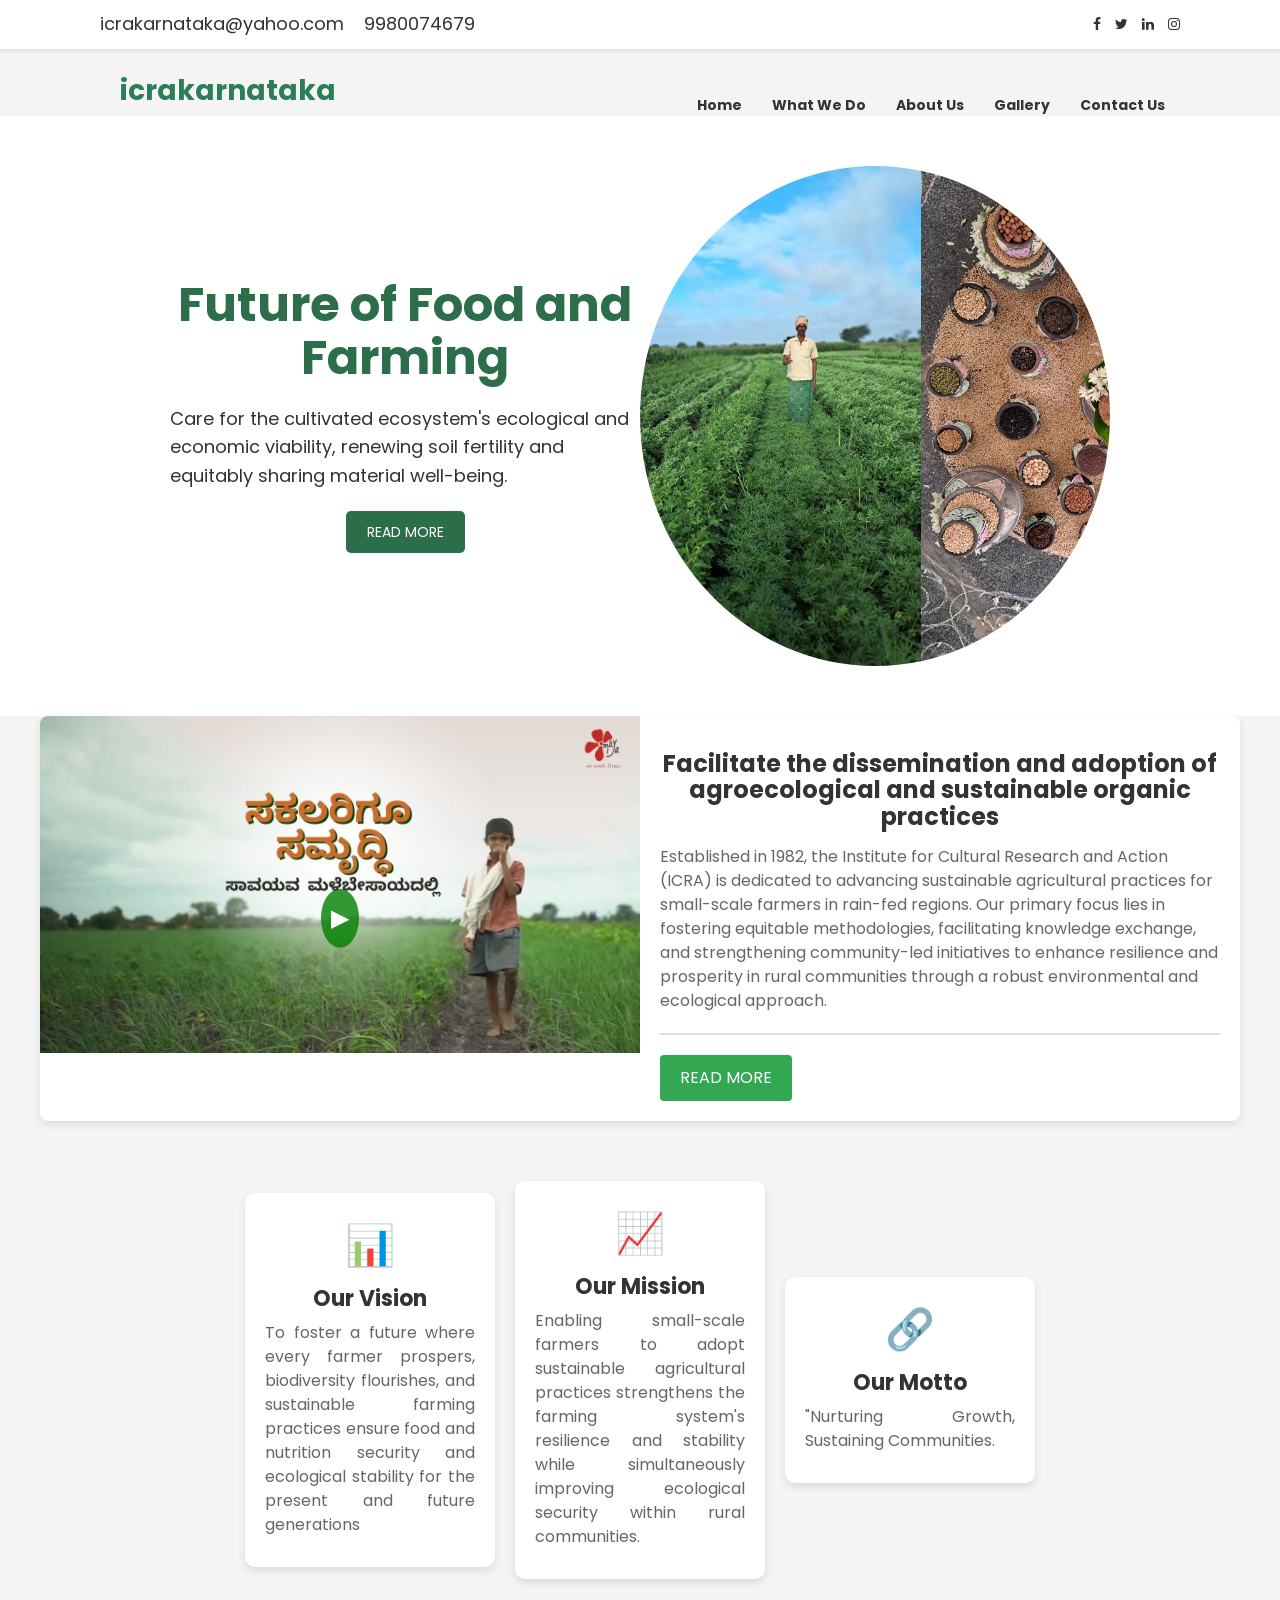
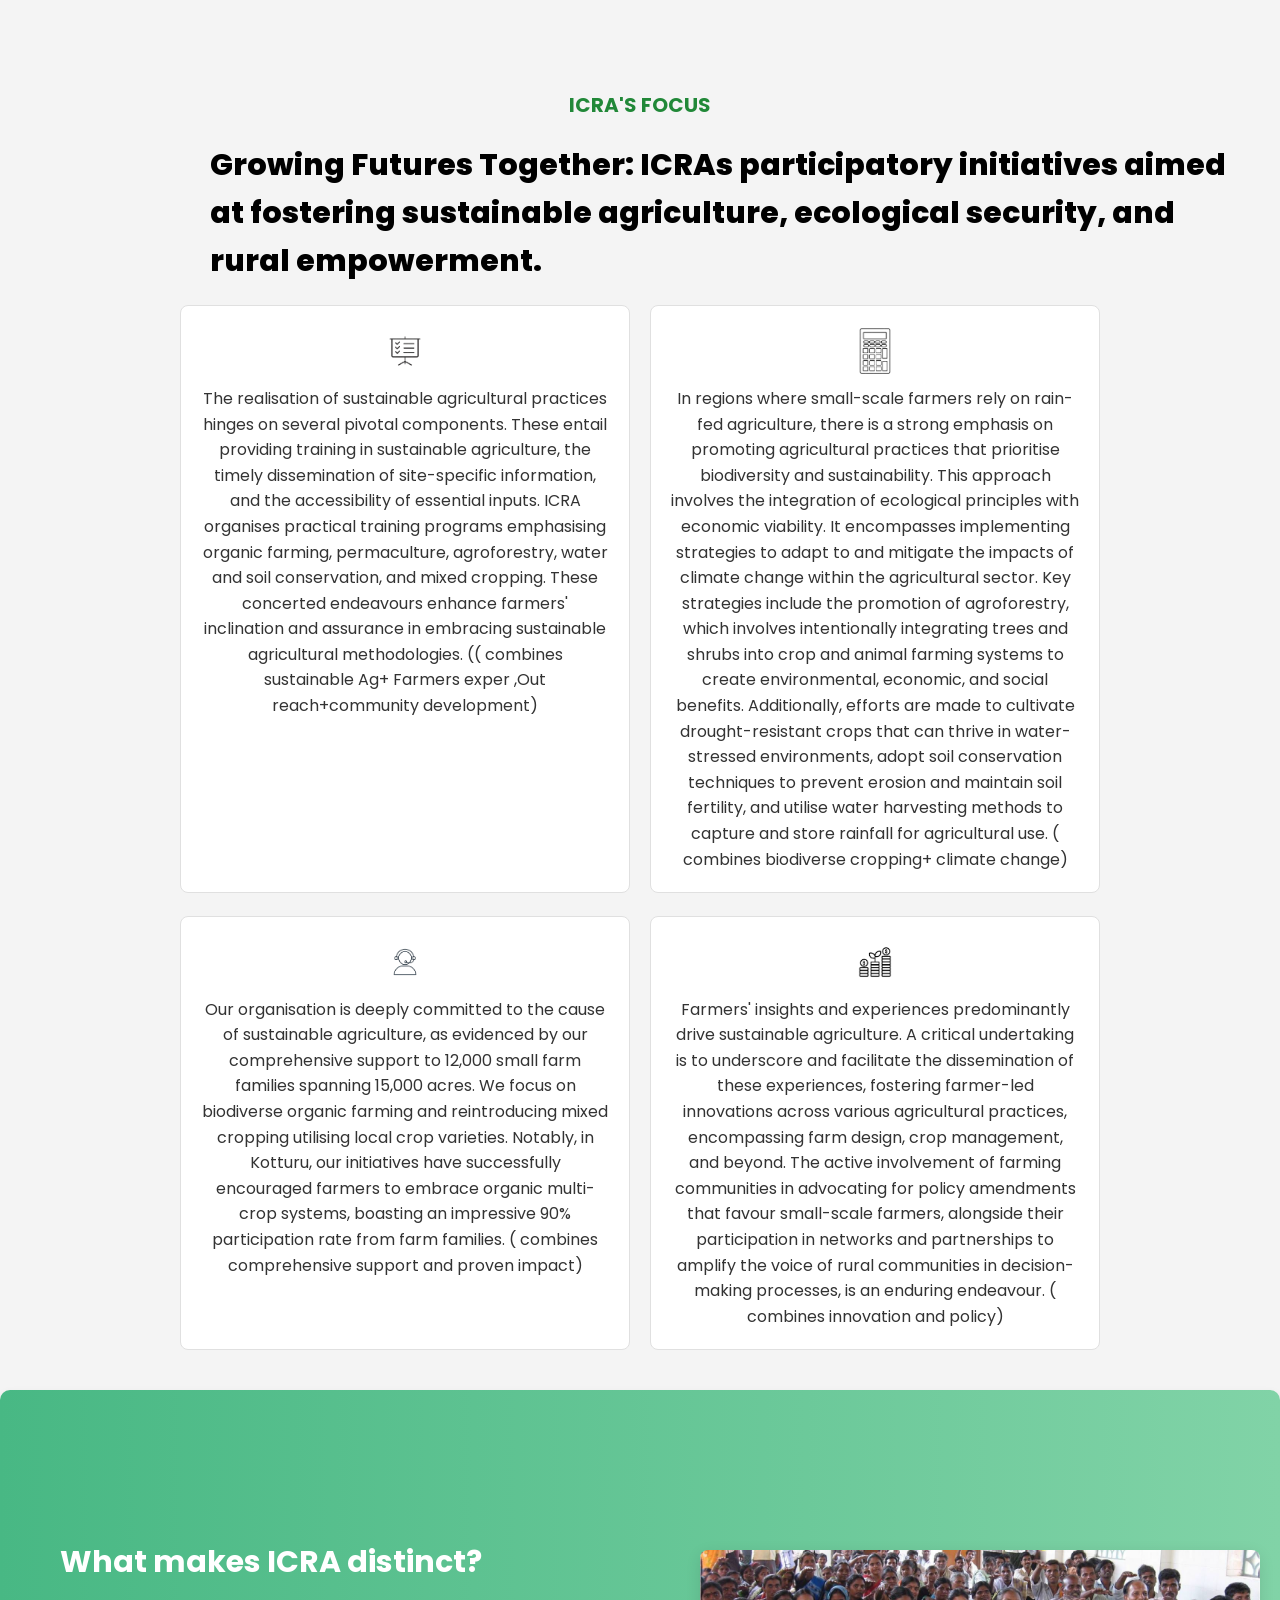
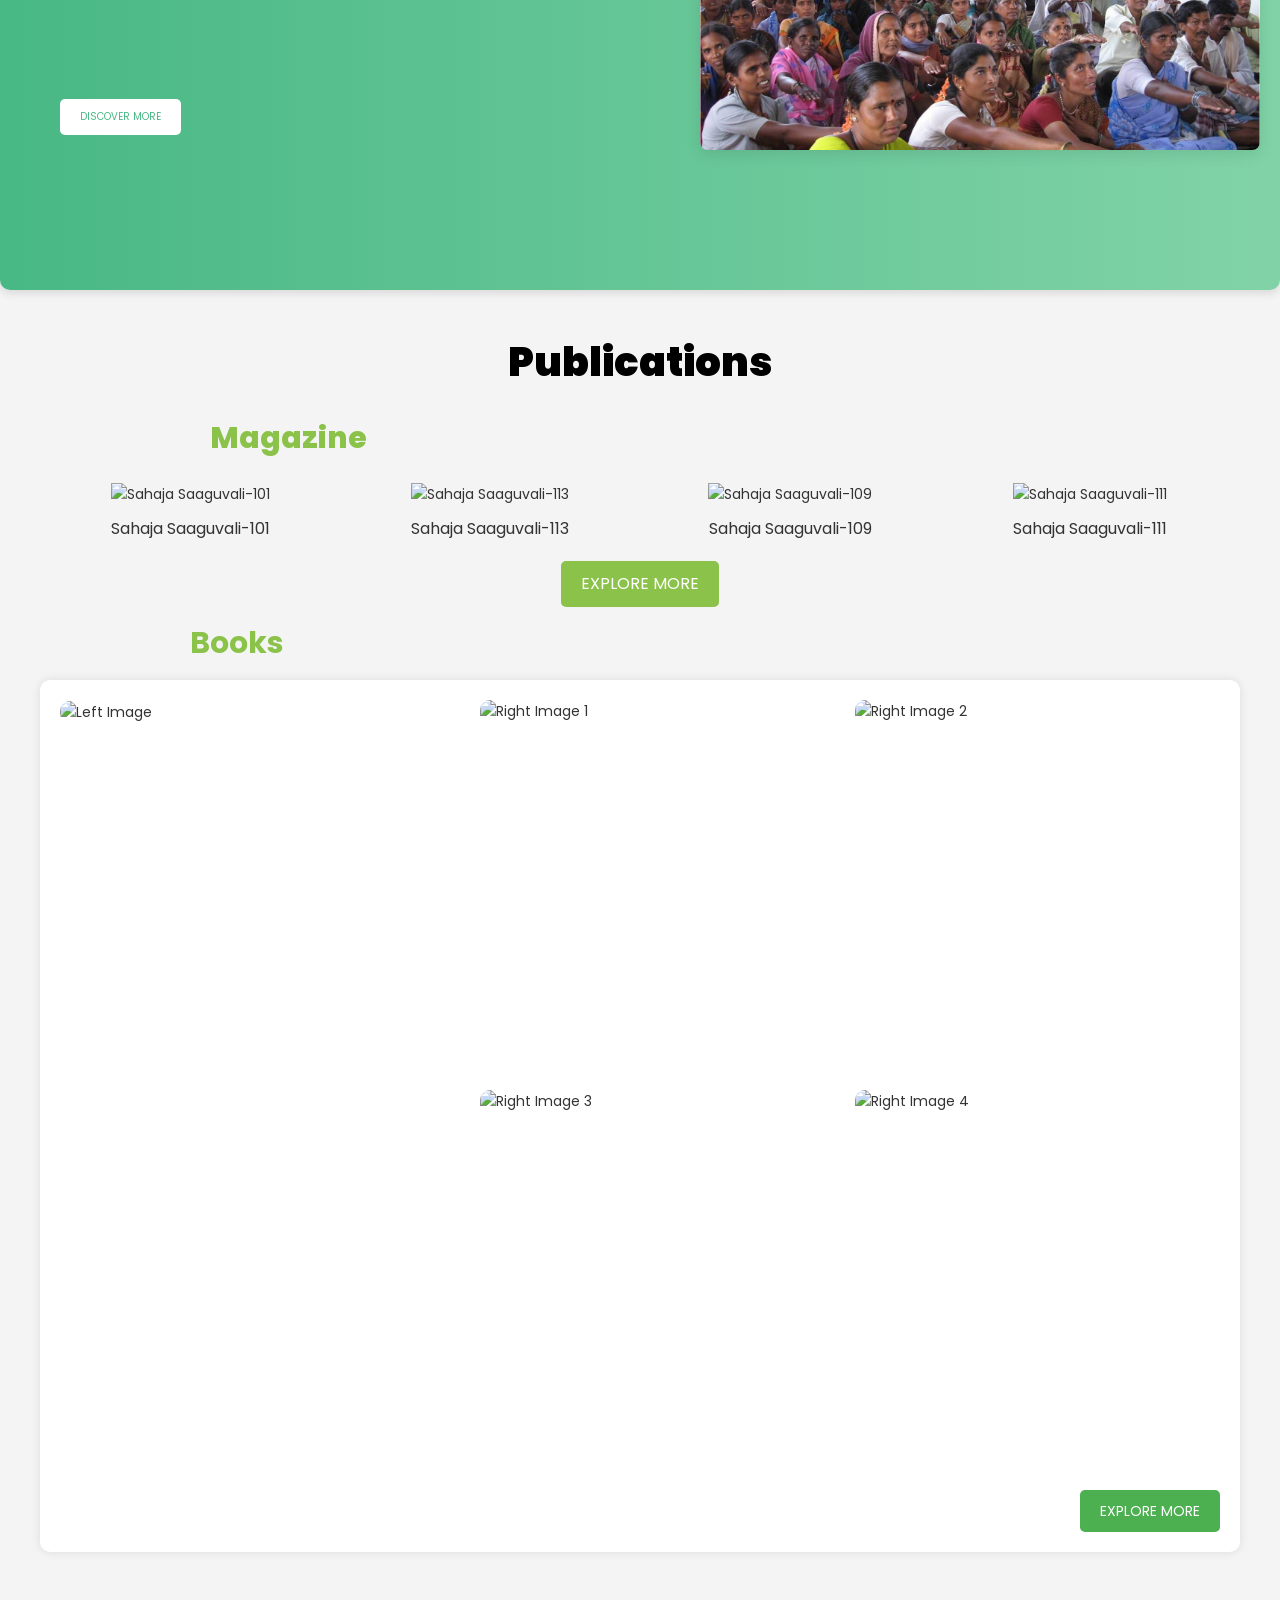
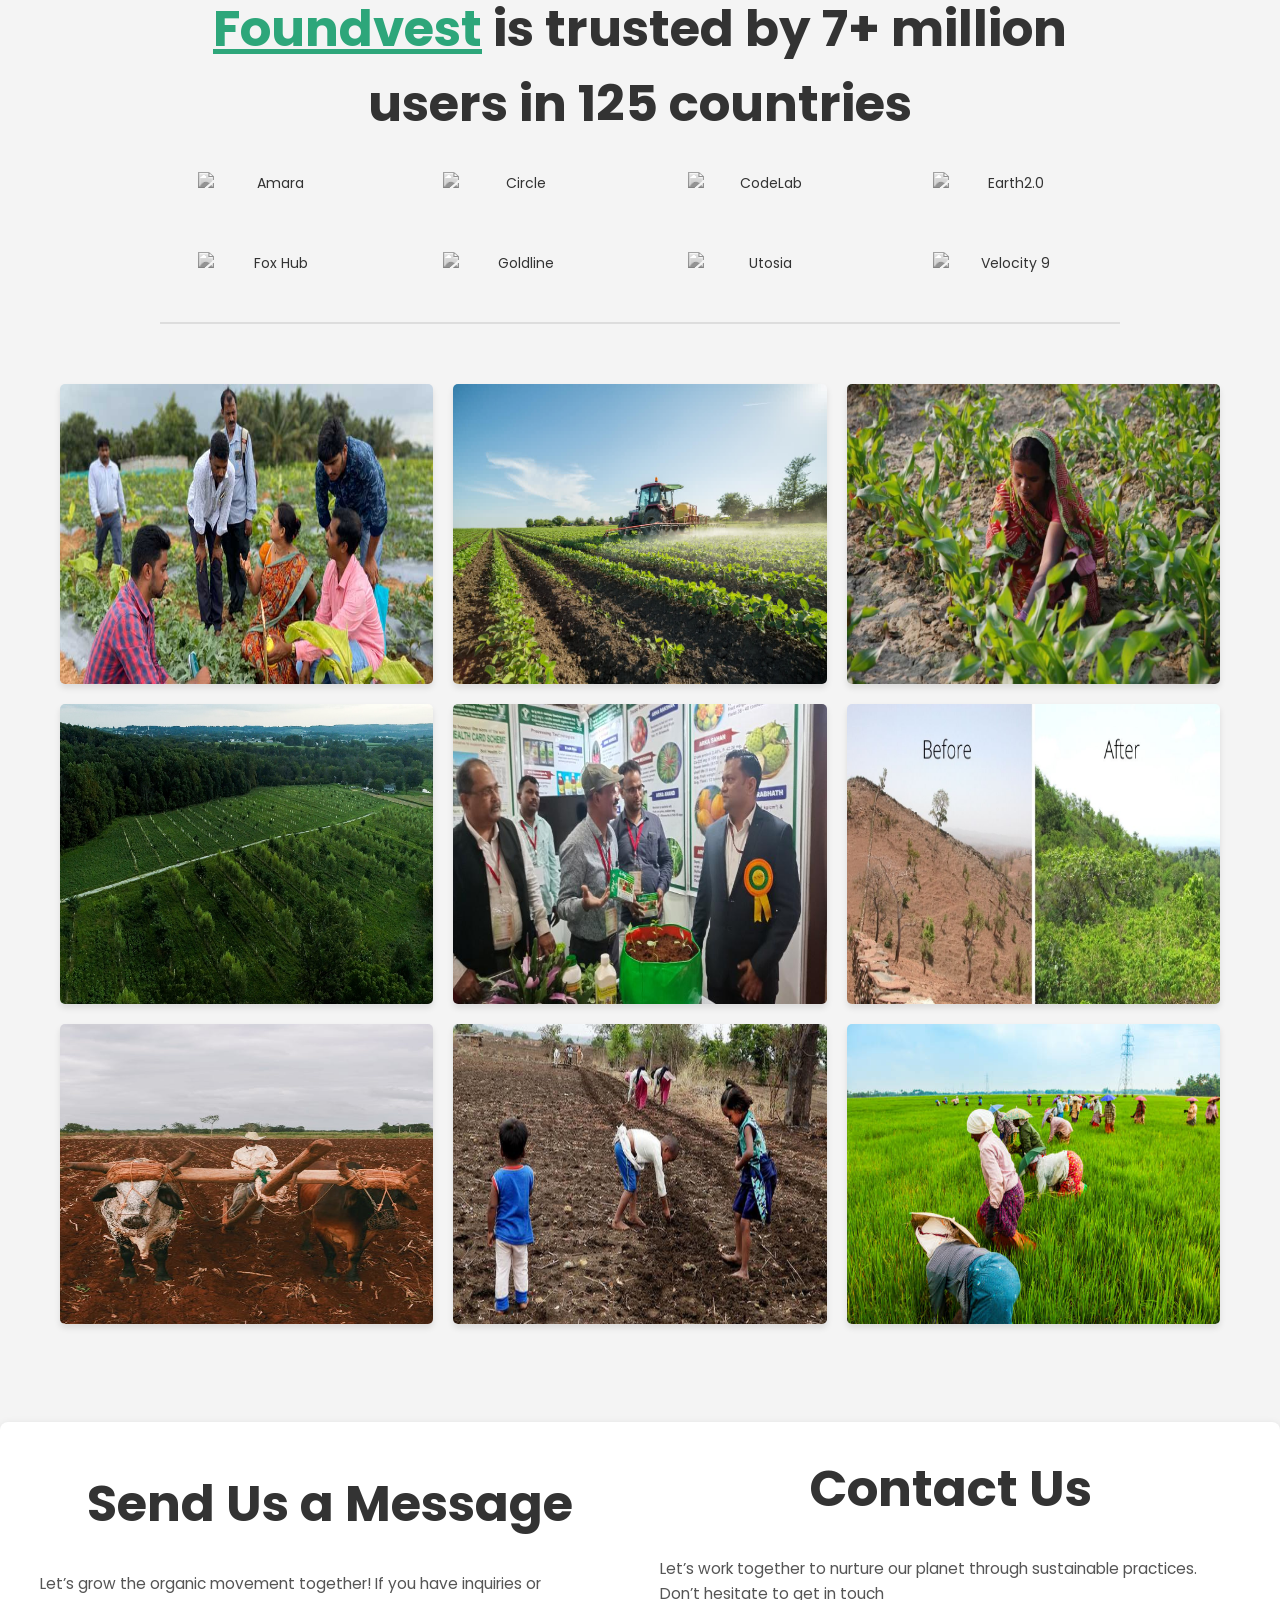
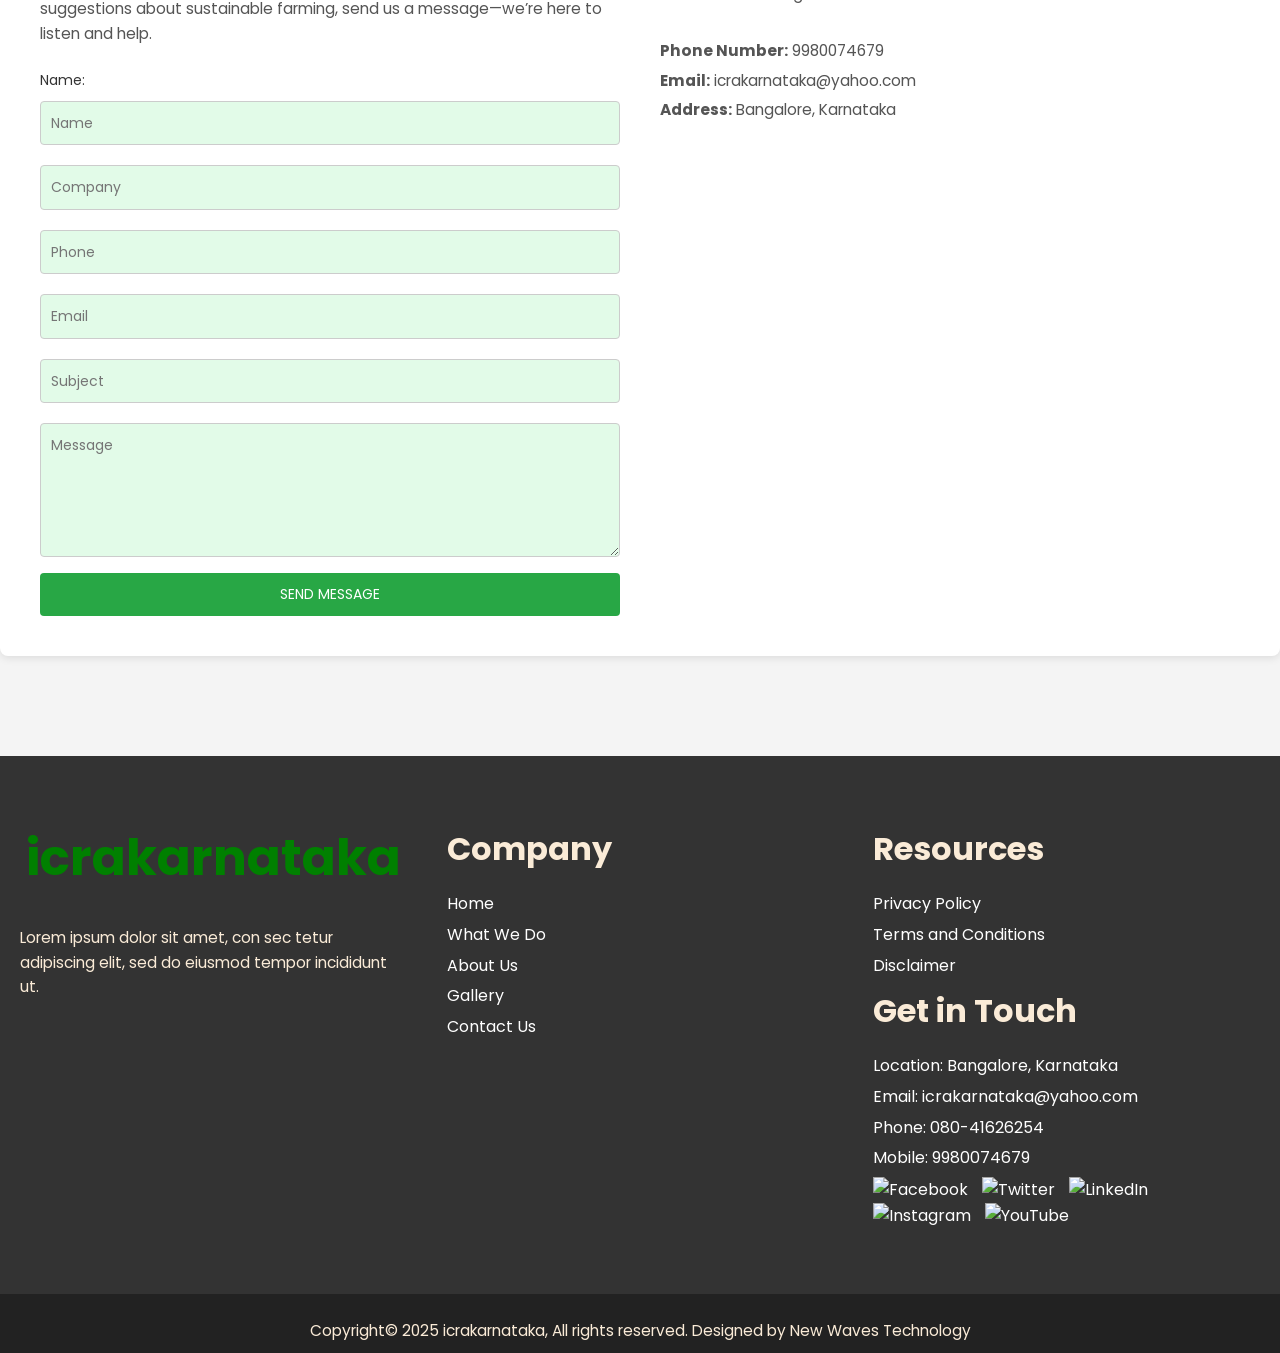
==== commit 567091c0: "Update index.html" ====
--- a/index.html
+++ b/index.html
@@ -58,7 +58,7 @@
 <div class="hero"> 
 	<div class="text">
 		<h1>Future of Food and Farming</h1> 
-		<p>Care for the cultivated ecosystem's ecological and economic viability, renewing soil fertility and equitably sharing material well-being.</p> 
+		<p style="text-align : left ">Care for the cultivated ecosystem's ecological and economic viability, renewing soil fertility and equitably sharing material well-being.</p> 
 		<a href="#" class="btn">READ MORE</a> 
 	</div>
 	<div class="carousel-container">
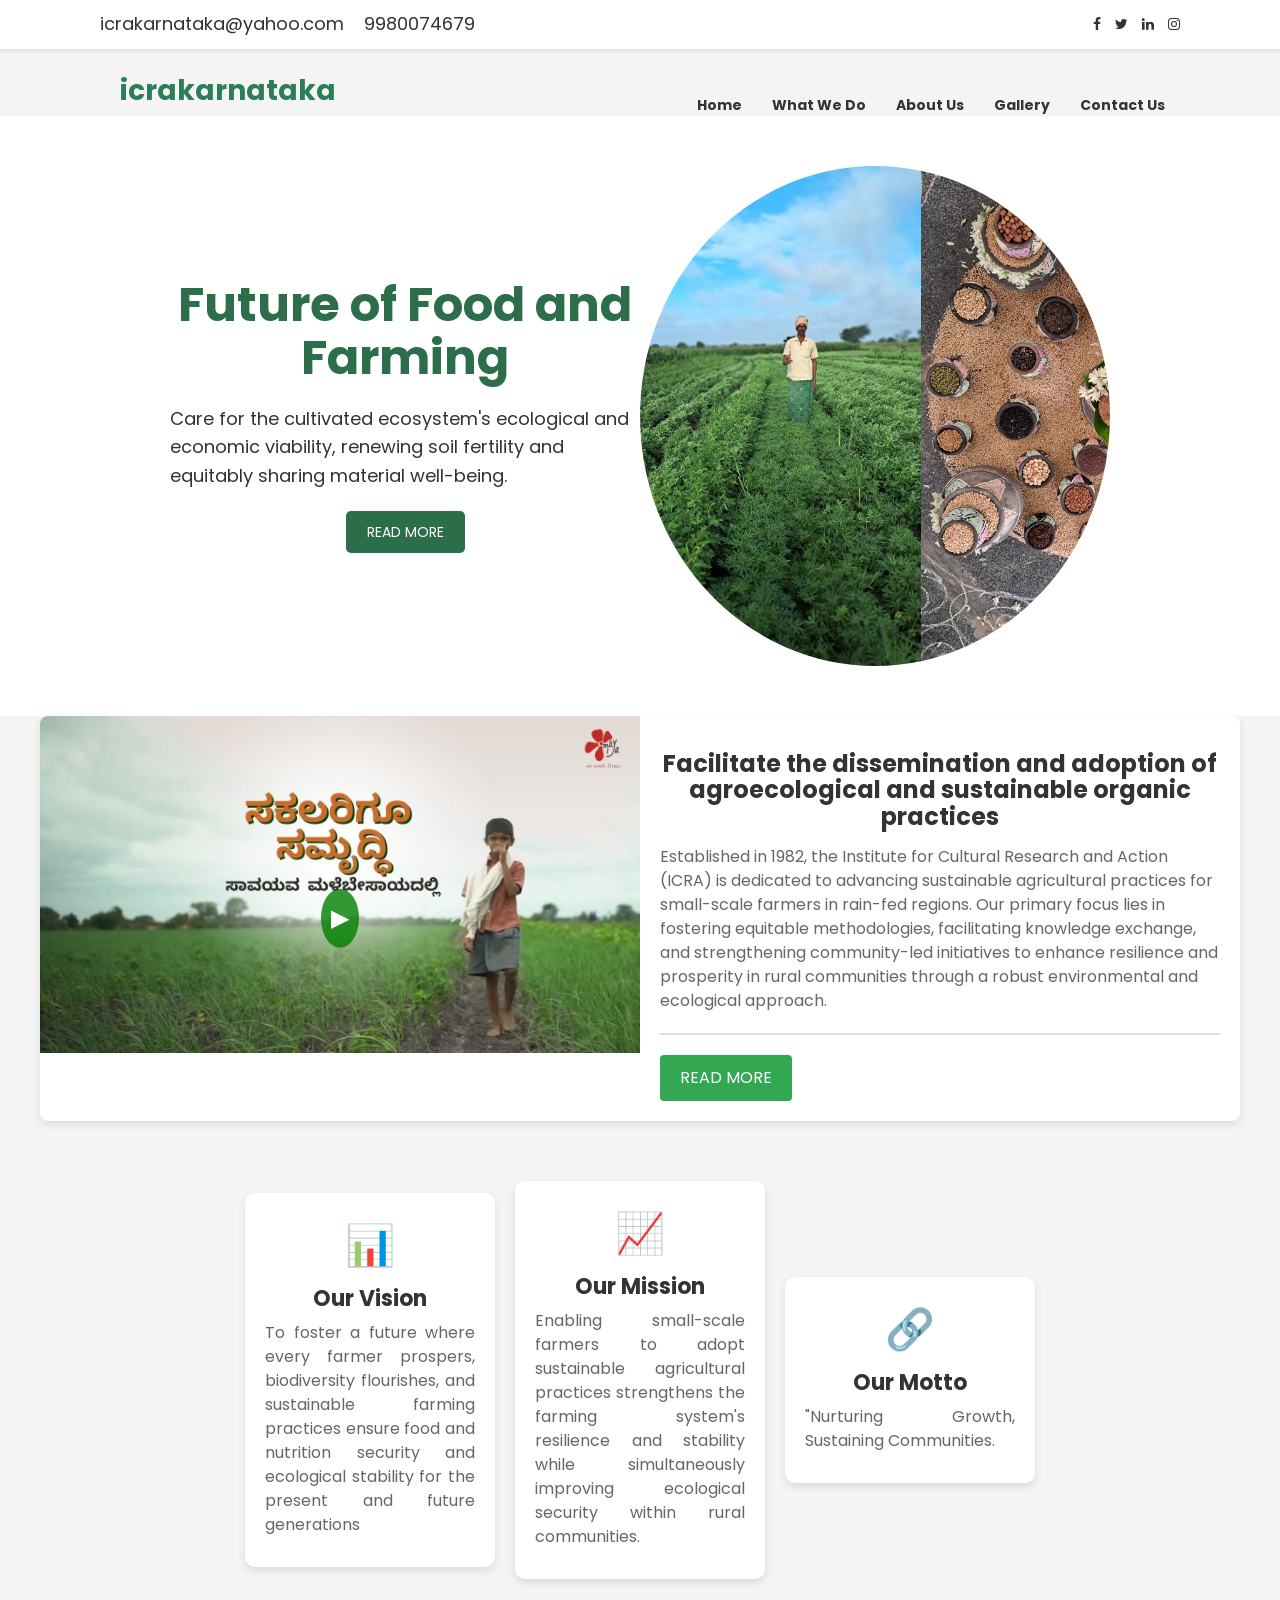
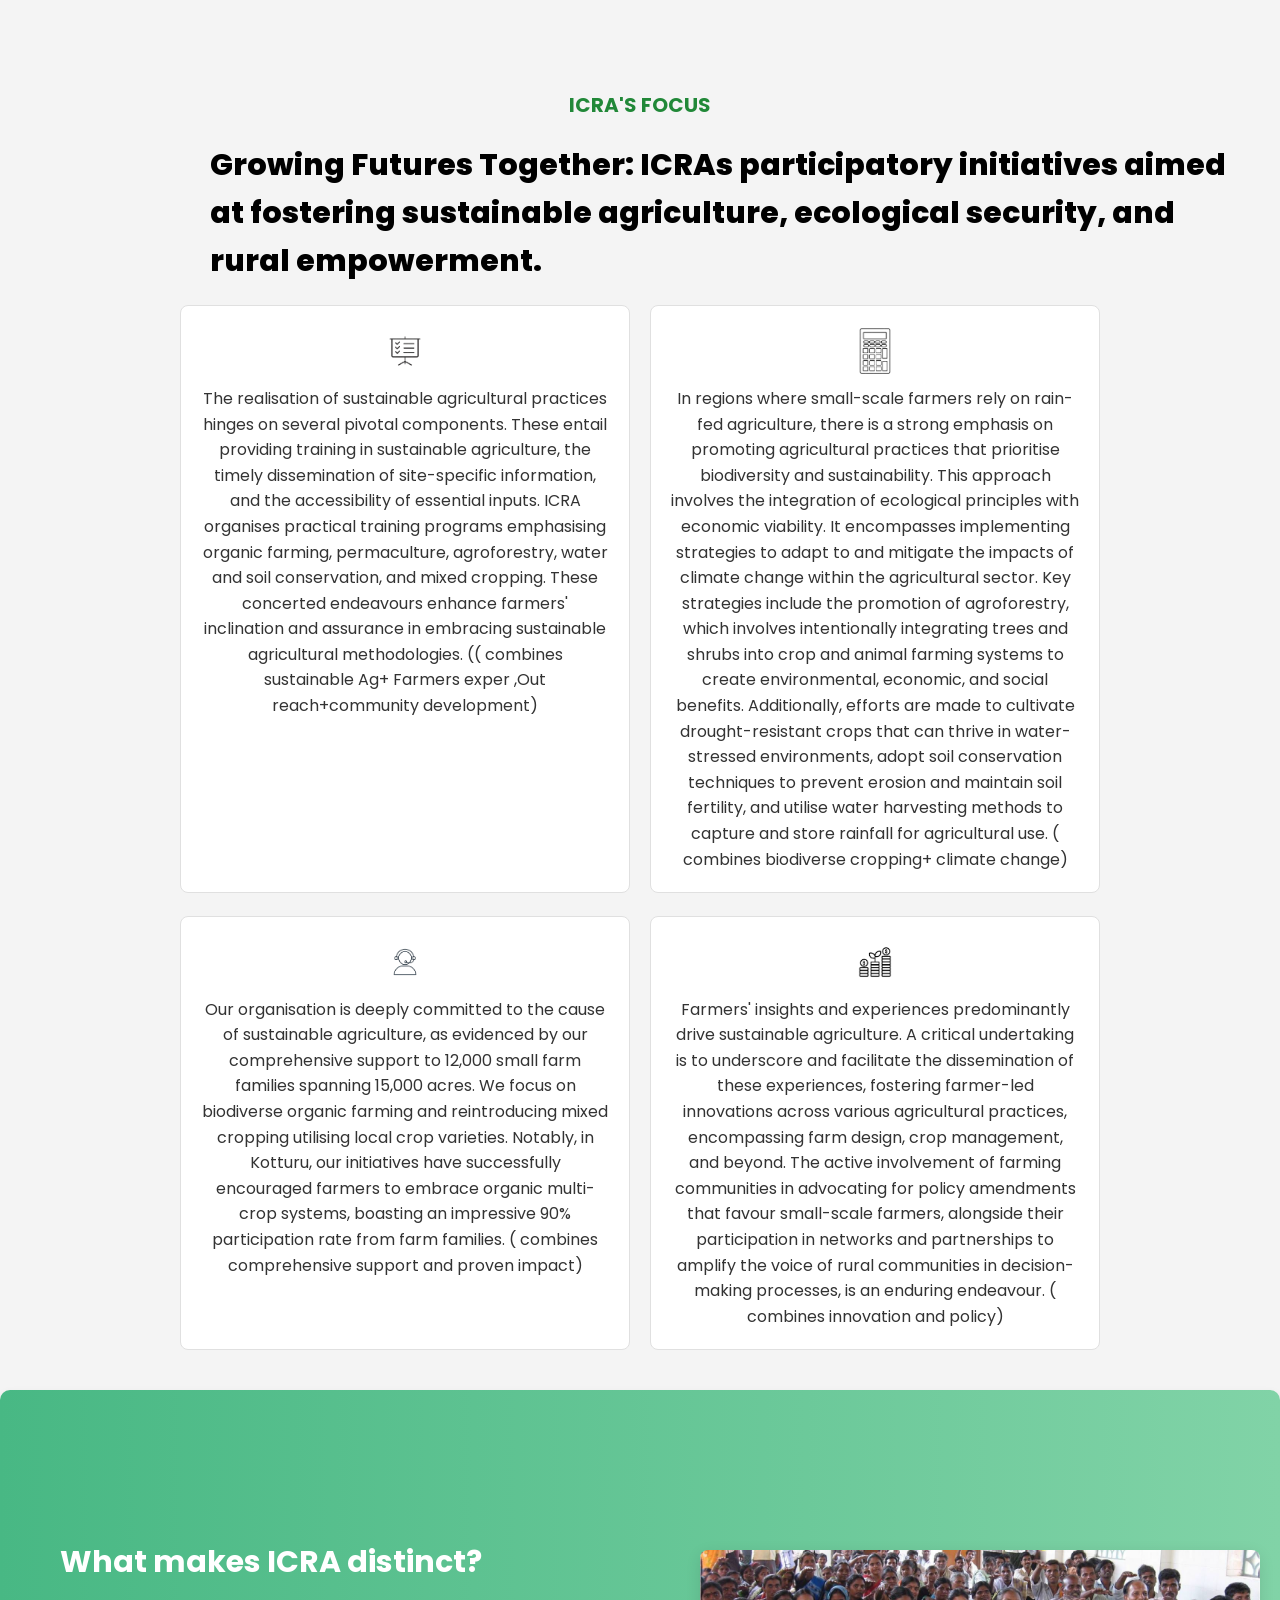
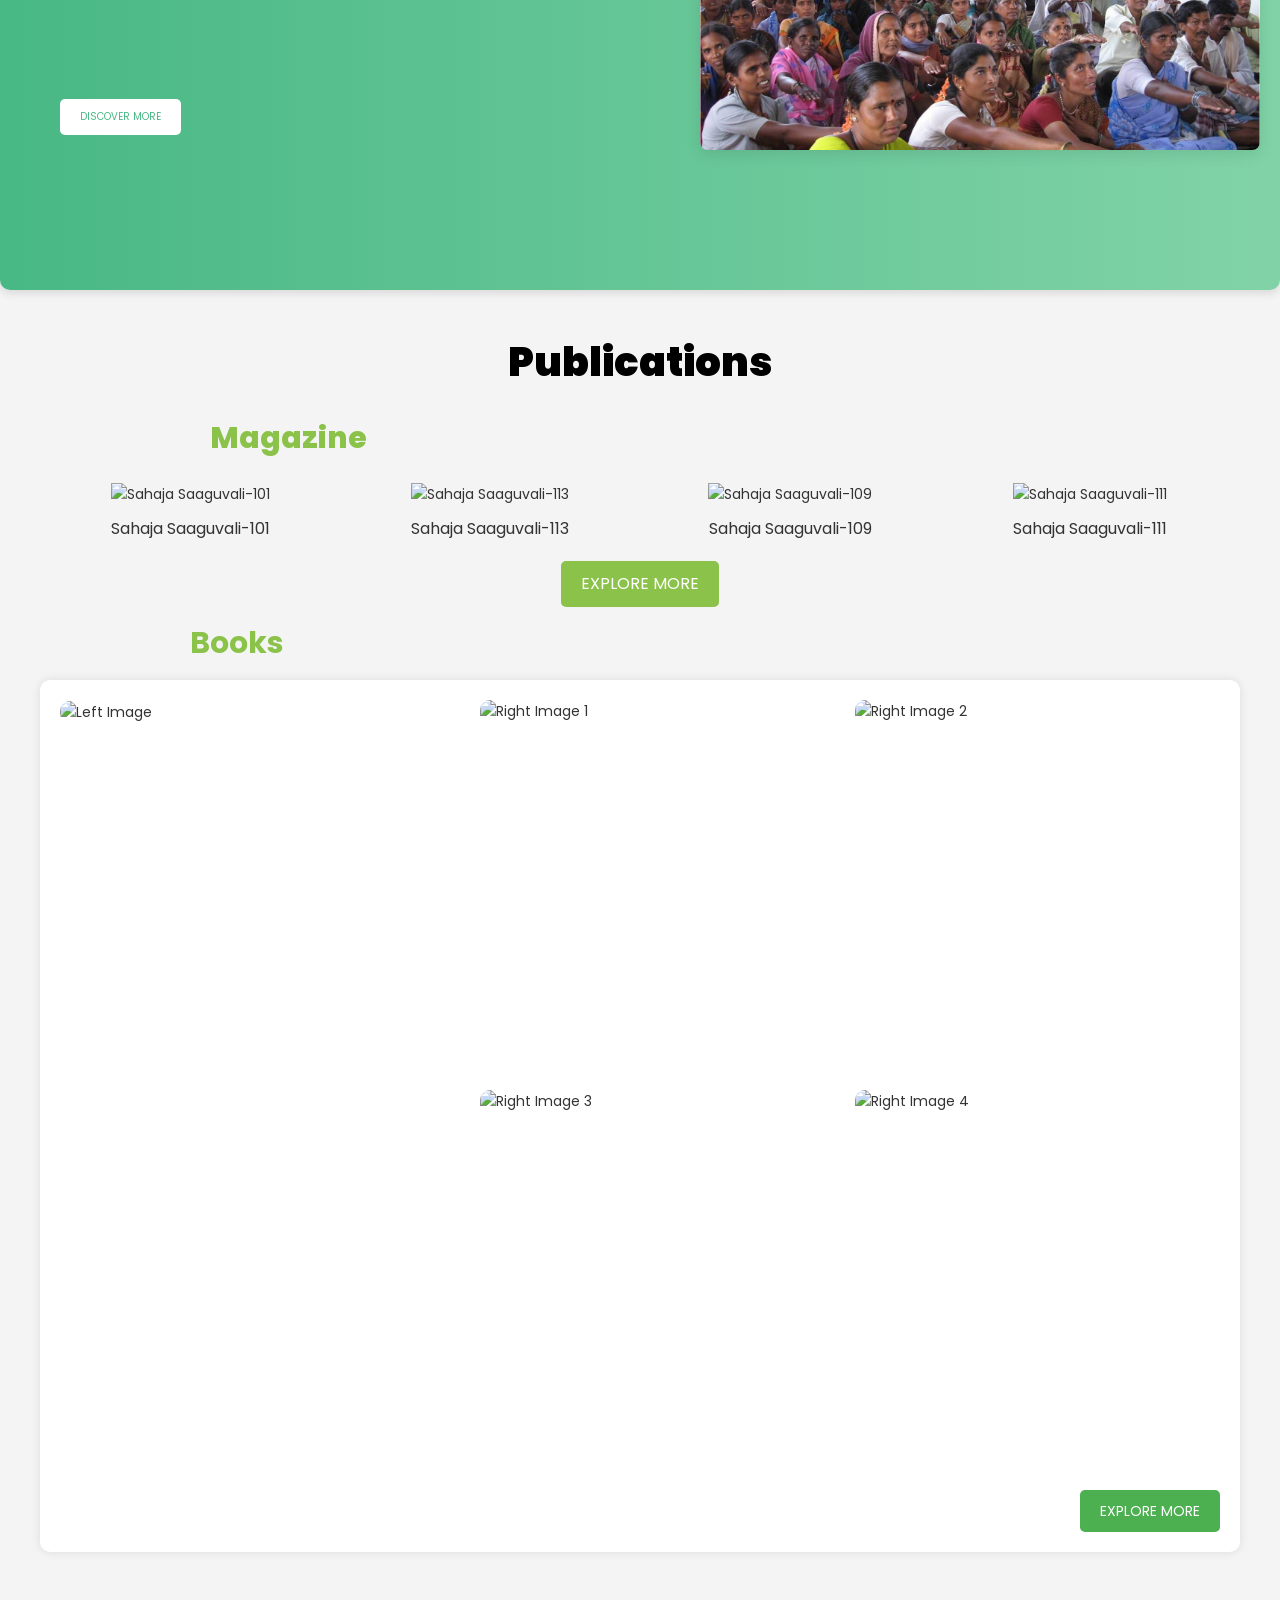
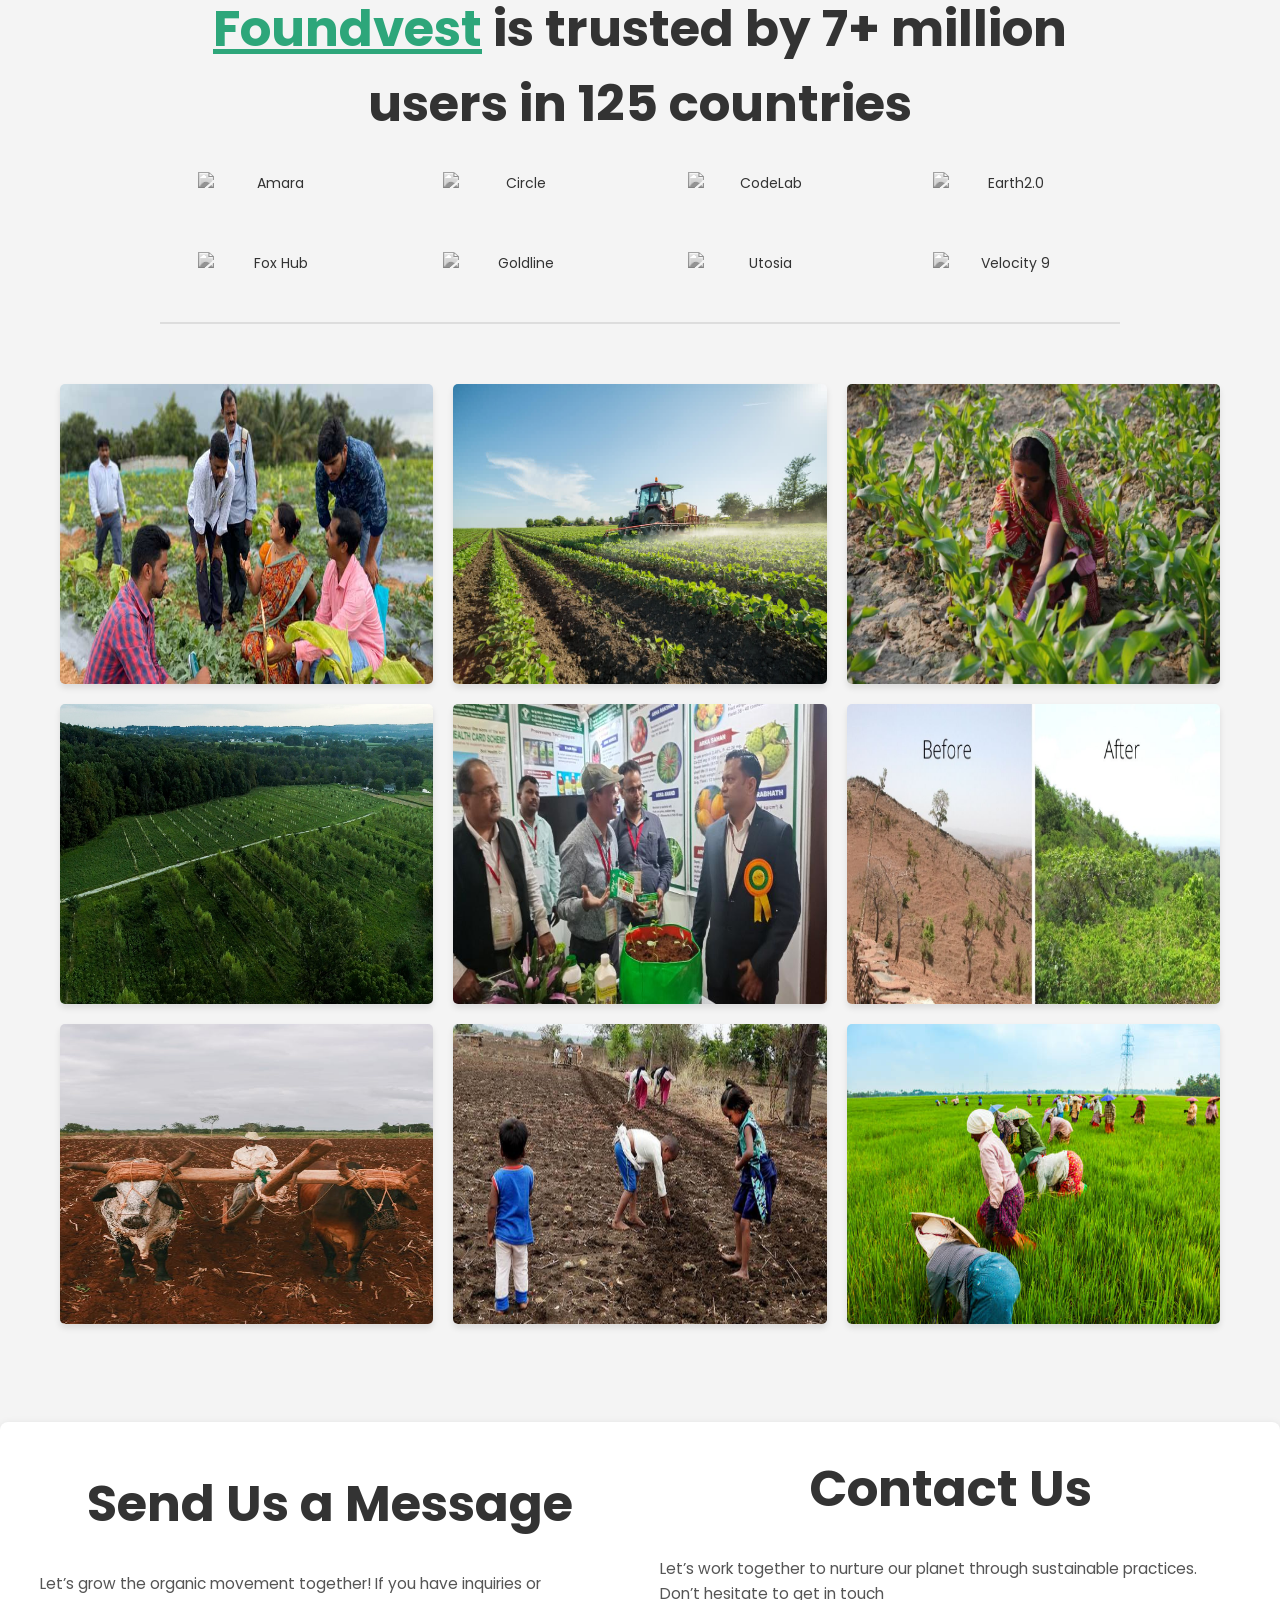
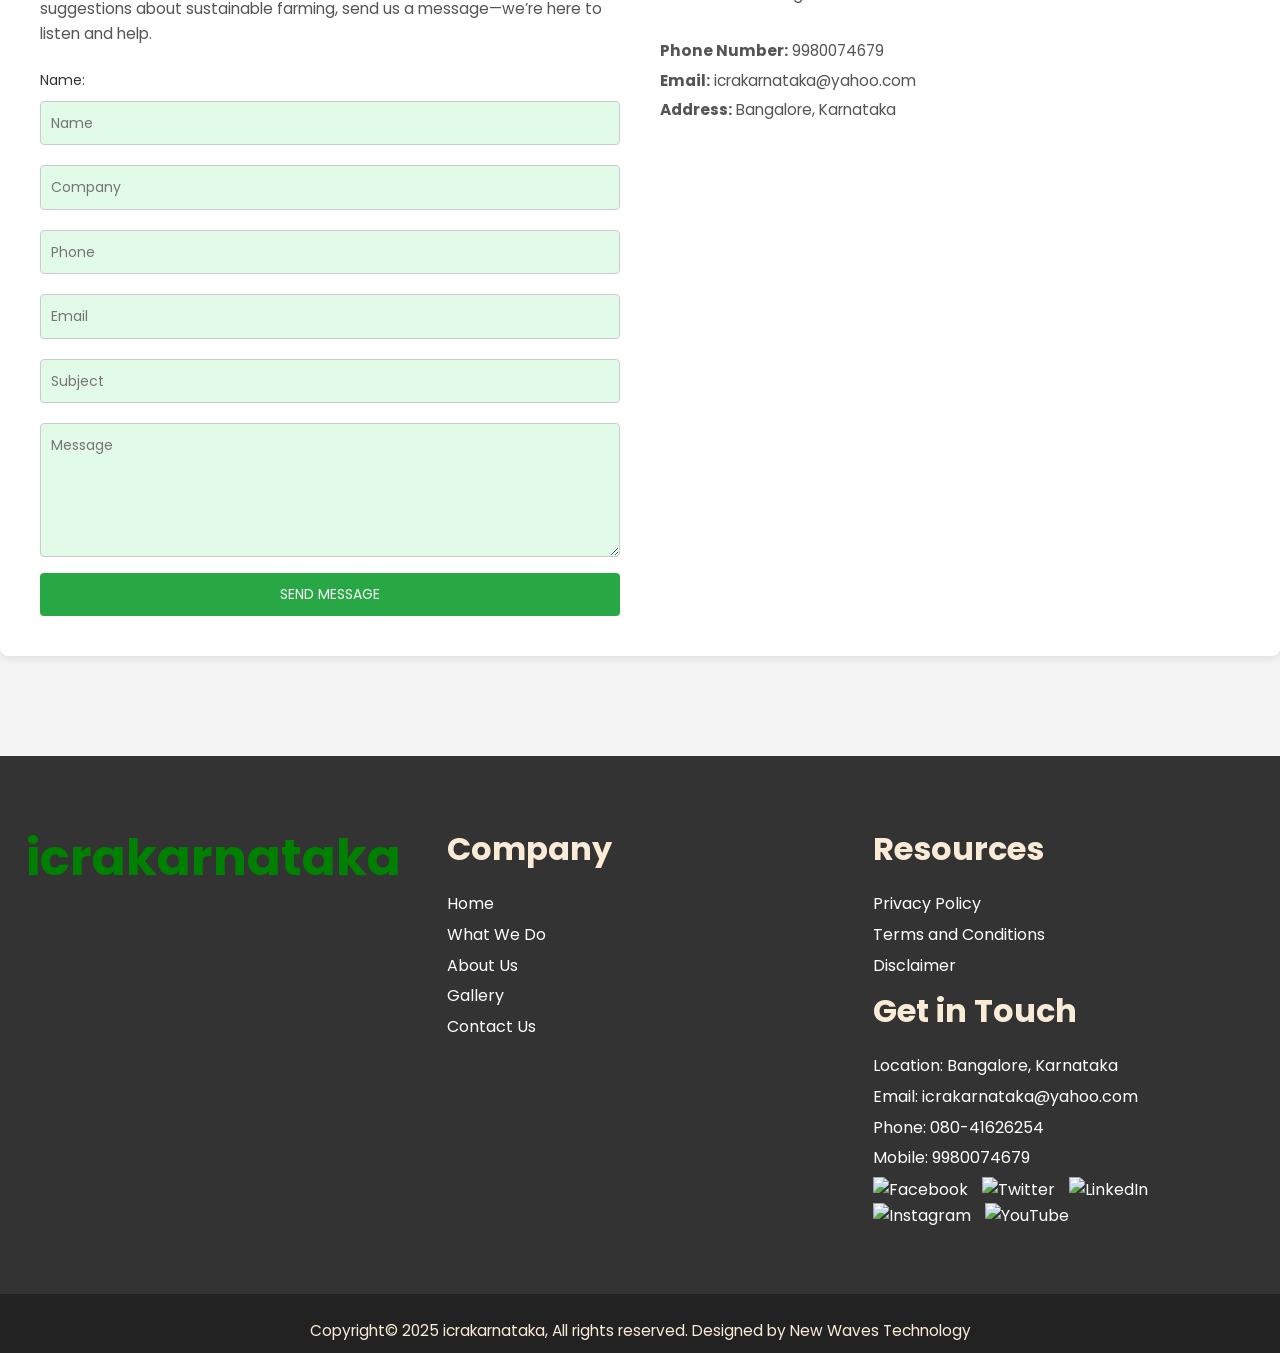
==== commit 661297c8: "Update index.html" ====
--- a/index.html
+++ b/index.html
@@ -58,7 +58,7 @@
 <div class="hero"> 
 	<div class="text">
 		<h1>Future of Food and Farming</h1> 
-		<p style="text-align : left ">Care for the cultivated ecosystem's ecological and economic viability, renewing soil fertility and equitably sharing material well-being.</p> 
+		<p style="text-align : left; ">Care for the cultivated ecosystem's ecological and economic viability, renewing soil fertility and equitably sharing material well-being.</p> 
 		<a href="#" class="btn">READ MORE</a> 
 	</div>
 	<div class="carousel-container">
@@ -800,7 +800,7 @@
  <footer class="footer"> 
 	<div class="footer-logo"> 
 		<h2>icrakarnataka</h2> 
-		<p style="color: antiquewhite;">Lorem ipsum dolor sit amet, con sec tetur adipiscing elit, sed do eiusmod tempor incididunt ut.</p> 
+<!-- 		<p style="color: antiquewhite;">Lorem ipsum dolor sit amet, con sec tetur adipiscing elit, sed do eiusmod tempor incididunt ut.</p>  -->
 	</div> 
 	<div class="footer-links"> 
 		<h3>Company</h3> 
